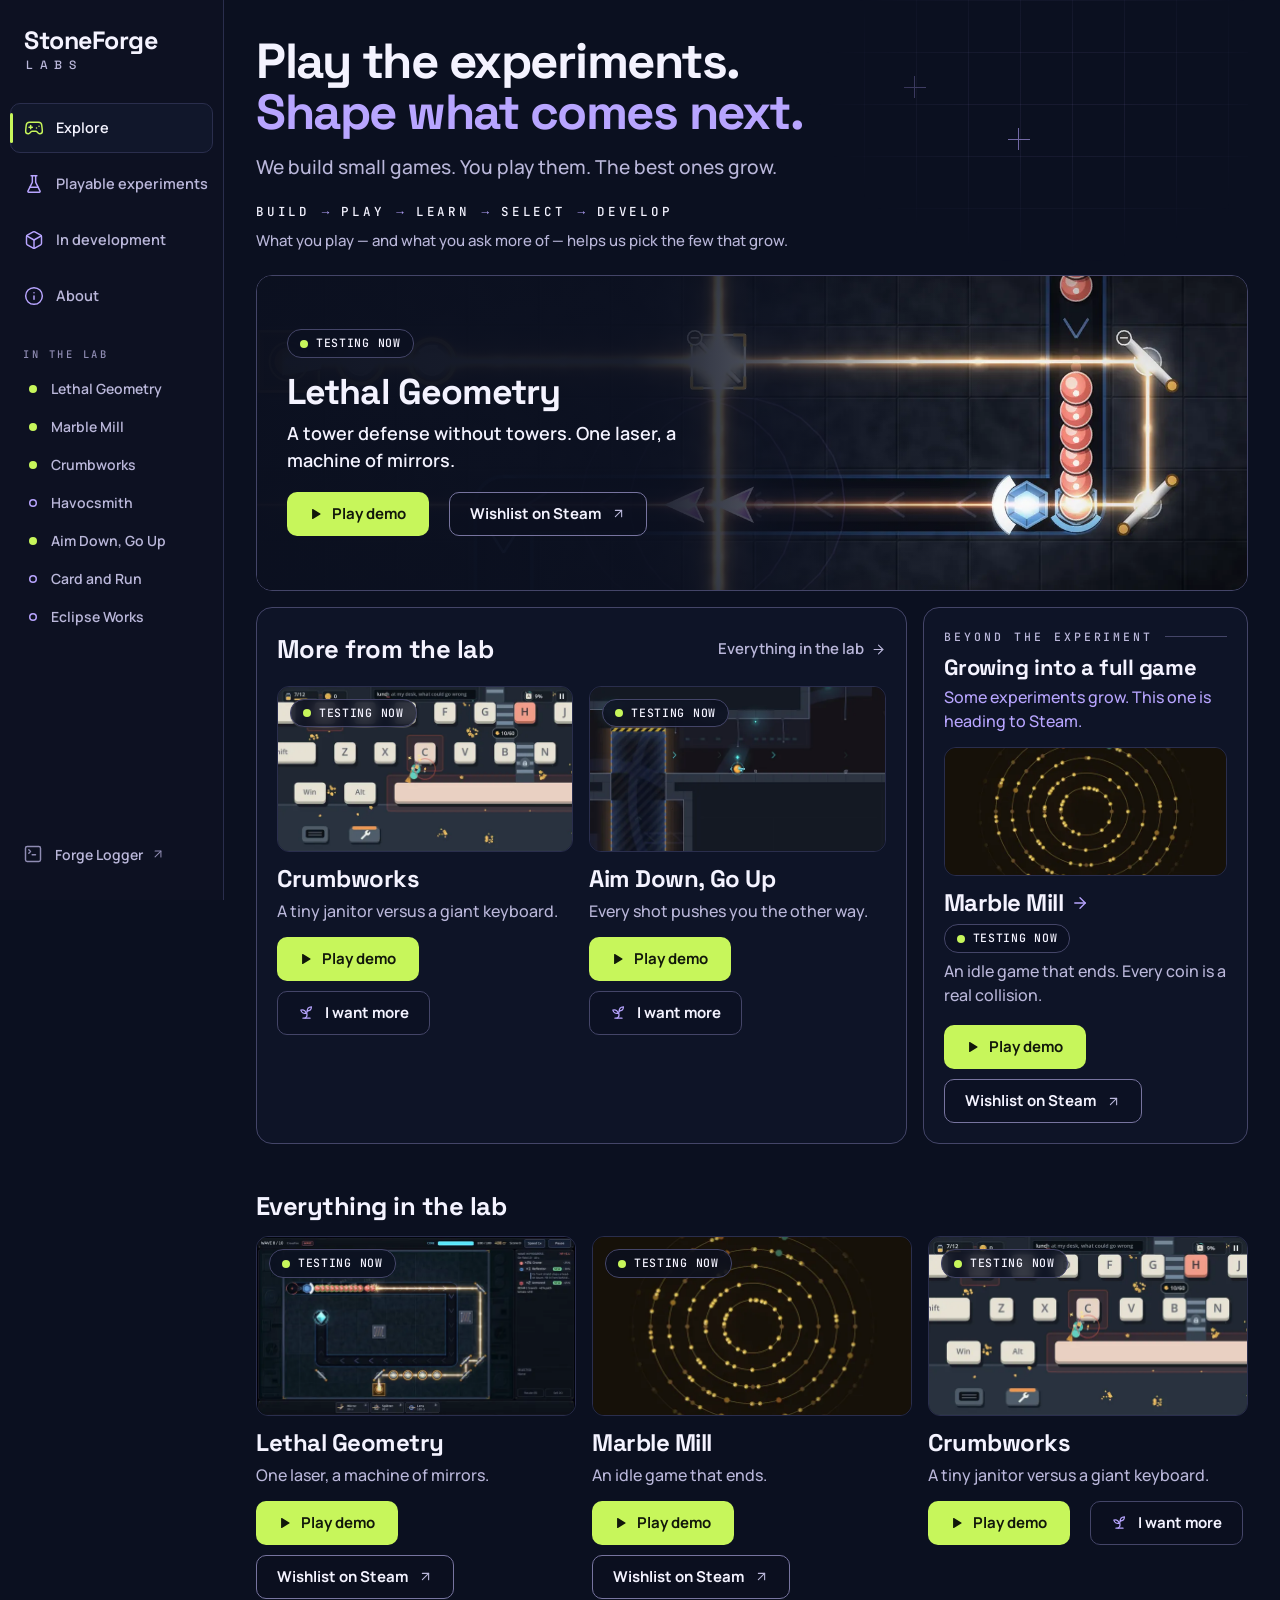
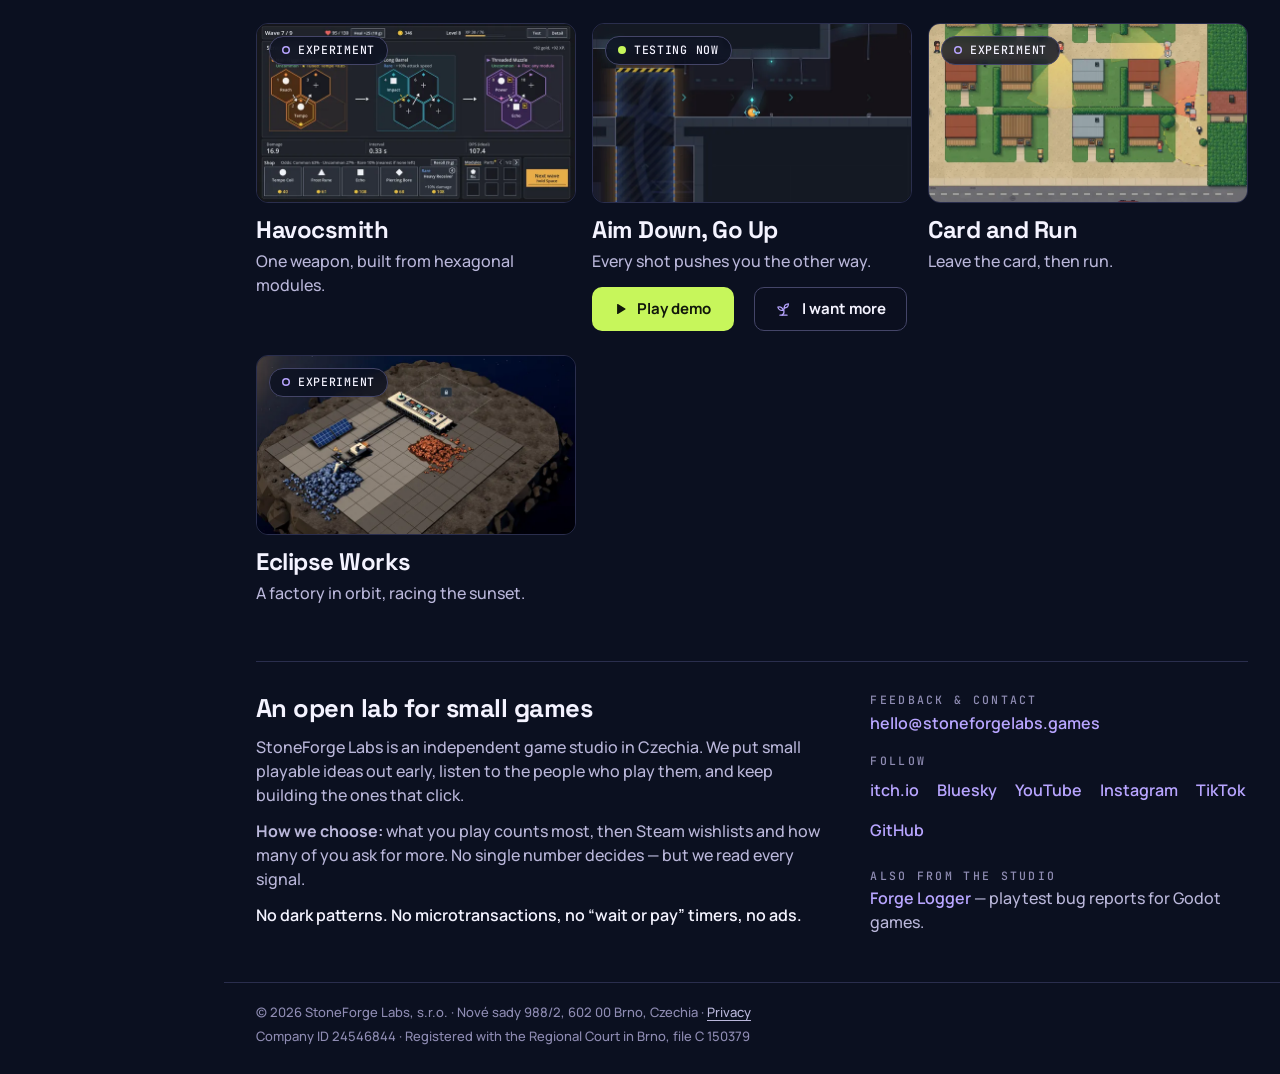
==== index.html @ 42725bff "denni beh studia 2026-10-19 (build_web.py z dat)" ====
<!doctype html>
<html lang="en">
<head>
<meta charset="utf-8">
<meta name="viewport" content="width=device-width, initial-scale=1">
<title>StoneForge Labs — play the experiments</title>
<meta name="description" content="StoneForge Labs is an independent game studio in Czechia. Play our small game experiments, tell us what works, and follow the ones growing into full games.">
<link rel="canonical" href="https://stoneforgelabs.games/">
<meta name="theme-color" content="#0b1020">

<meta property="og:type" content="website">
<meta property="og:site_name" content="StoneForge Labs">
<meta property="og:title" content="StoneForge Labs — play the experiments, shape what comes next">
<meta property="og:description" content="Small game experiments you can play now. Some grow into full games.">
<meta property="og:url" content="https://stoneforgelabs.games/">
<meta property="og:image" content="https://stoneforgelabs.games/assets/img/lethal-geometry-og.jpg">
<meta property="og:image:width" content="1232">
<meta property="og:image:height" content="706">
<meta property="og:image:alt" content="Lethal Geometry — a laser beam bent by mirrors">
<meta name="twitter:card" content="summary_large_image">

<link rel="icon" href="assets/img/favicon.svg" type="image/svg+xml">
<link rel="stylesheet" href="assets/css/tokens.css">
<link rel="stylesheet" href="assets/css/site.css">
<script src="assets/js/menu.js" defer></script>
<script src="assets/js/lab.js" defer></script>
</head>
<body data-lab="https://stoneforge-lab.stoneforgelabs.workers.dev">
<a class="skip-link" href="#main">Skip to content</a>

<div class="shell">

<!-- build_web:rail -->
<header class="rail">
  <div class="rail__bar">
    <a class="brand" href="#top"><span class="brand__name">StoneForge</span><span class="brand__labs">Labs</span></a>
    <button class="rail__toggle" type="button" aria-expanded="false" aria-controls="site-nav" hidden><svg width="20" height="20" viewBox="0 0 24 24" fill="none" stroke="currentColor" stroke-width="1.75" stroke-linecap="round" stroke-linejoin="round" aria-hidden="true"><path d="M4 6h16"/><path d="M4 12h16"/><path d="M4 18h16"/></svg><span>Menu</span></button>
  </div>
  <nav class="rail__nav" id="site-nav" aria-label="Main">
    <ul class="rail__list">
      <li><a class="rail__link" href="#top" aria-current="page"><svg width="20" height="20" viewBox="0 0 24 24" fill="none" stroke="currentColor" stroke-width="1.75" stroke-linecap="round" stroke-linejoin="round" aria-hidden="true"><path d="M6 11h4"/><path d="M8 9v4"/><path d="M15 12h.01"/><path d="M18 10h.01"/><path d="M17.32 5H6.68a4 4 0 0 0-3.98 3.59C2.6 9.42 2 14.46 2 16a3 3 0 0 0 3 3c1 0 1.5-.5 2-1l1.41-1.41A2 2 0 0 1 9.83 16h4.34a2 2 0 0 1 1.41.59L17 18c.5.5 1 1 2 1a3 3 0 0 0 3-3c0-1.55-.6-6.58-.69-7.26A4 4 0 0 0 17.32 5z"/></svg><span>Explore</span></a></li><li><a class="rail__link" href="#play"><svg width="20" height="20" viewBox="0 0 24 24" fill="none" stroke="currentColor" stroke-width="1.75" stroke-linecap="round" stroke-linejoin="round" aria-hidden="true"><path d="M10 2v7.53a2 2 0 0 1-.21.9L4.72 20.55a1 1 0 0 0 .9 1.45h12.76a1 1 0 0 0 .9-1.45l-5.07-10.13A2 2 0 0 1 14 9.53V2"/><path d="M8.5 2h7"/><path d="M7 16h10"/></svg><span>Playable experiments</span></a></li><li><a class="rail__link" href="#development"><svg width="20" height="20" viewBox="0 0 24 24" fill="none" stroke="currentColor" stroke-width="1.75" stroke-linecap="round" stroke-linejoin="round" aria-hidden="true"><path d="M21 8a2 2 0 0 0-1-1.73l-7-4a2 2 0 0 0-2 0l-7 4A2 2 0 0 0 3 8v8a2 2 0 0 0 1 1.73l7 4a2 2 0 0 0 2 0l7-4A2 2 0 0 0 21 16Z"/><path d="m3.3 7 8.7 5 8.7-5"/><path d="M12 22V12"/></svg><span>In development</span></a></li><li><a class="rail__link" href="#about"><svg width="20" height="20" viewBox="0 0 24 24" fill="none" stroke="currentColor" stroke-width="1.75" stroke-linecap="round" stroke-linejoin="round" aria-hidden="true"><circle cx="12" cy="12" r="10"/><path d="M12 16v-4"/><path d="M12 8h.01"/></svg><span>About</span></a></li>
    </ul>
    <div class="rail__lab">
      <p class="rail__eyebrow" id="rail-lab">In the lab</p>
      <ul class="rail__games" aria-labelledby="rail-lab">
        <li><a class="rail__game" href="lethal-geometry.html"><span class="sdot sdot--testing" aria-hidden="true"></span><span class="rail__gname">Lethal Geometry</span><span class="sr-only"> — Testing now</span></a></li><li><a class="rail__game" href="marble-mill.html"><span class="sdot sdot--testing" aria-hidden="true"></span><span class="rail__gname">Marble Mill</span><span class="sr-only"> — Testing now</span></a></li><li><a class="rail__game" href="crumbworks.html"><span class="sdot sdot--testing" aria-hidden="true"></span><span class="rail__gname">Crumbworks</span><span class="sr-only"> — Testing now</span></a></li><li><a class="rail__game" href="havocsmith.html"><span class="sdot sdot--experiment" aria-hidden="true"></span><span class="rail__gname">Havocsmith</span><span class="sr-only"> — Experiment</span></a></li><li><a class="rail__game" href="aim-down-go-up.html"><span class="sdot sdot--testing" aria-hidden="true"></span><span class="rail__gname">Aim Down, Go Up</span><span class="sr-only"> — Testing now</span></a></li><li><a class="rail__game" href="card-and-run.html"><span class="sdot sdot--experiment" aria-hidden="true"></span><span class="rail__gname">Card and Run</span><span class="sr-only"> — Experiment</span></a></li><li><a class="rail__game" href="eclipse-works.html"><span class="sdot sdot--experiment" aria-hidden="true"></span><span class="rail__gname">Eclipse Works</span><span class="sr-only"> — Experiment</span></a></li>
      </ul>
    </div>
    <a class="rail__tool" href="https://forgelogger.dev" target="_blank" rel="noopener noreferrer"><svg width="20" height="20" viewBox="0 0 24 24" fill="none" stroke="currentColor" stroke-width="1.75" stroke-linecap="round" stroke-linejoin="round" aria-hidden="true"><path d="m7 11 2-2-2-2"/><path d="M11 13h4"/><rect width="18" height="18" x="3" y="3" rx="2"/></svg><span>Forge Logger</span><svg class="rail__ext" width="14" height="14" viewBox="0 0 24 24" fill="none" stroke="currentColor" stroke-width="1.75" stroke-linecap="round" stroke-linejoin="round" aria-hidden="true"><path d="M7 7h10v10"/><path d="M7 17 17 7"/></svg><span class="sr-only"> (playtest tool, opens in a new tab)</span></a>
  </nav>
</header>
<!-- /build_web:rail -->

<div class="main-col">
<main id="main" class="main">

  <section class="intro" id="top" aria-labelledby="intro-title">
    <div class="intro__grid" aria-hidden="true"></div>
    <h1 class="intro__title" id="intro-title"><span>Play the experiments.</span> <span class="intro__accent">Shape what comes next.</span></h1>
    <p class="intro__lede">We build small games. You play them. The best ones grow.</p>
    <div class="lab-loop">
      <ol class="lab-loop__steps" aria-label="How the lab works">
        <li>Build</li><li>Play</li><li>Learn</li><li>Select</li><li>Develop</li>
      </ol>
      <p class="lab-loop__note">What you play — and what you ask more of — helps us pick the few that grow.</p>
    </div>
  </section>

<!-- build_web:featured -->
<section class="feature" id="play" aria-labelledby="feature-title">
  <img class="feature__art" src="assets/img/games/lethal-geometry-wide-1600.webp" srcset="assets/img/games/lethal-geometry-wide-960.webp 960w, assets/img/games/lethal-geometry-wide-1600.webp 1600w, assets/img/games/lethal-geometry-wide-2400.webp 2400w" sizes="(min-width: 1200px) min(1440px, calc(100vw - 288px)), (min-width: 900px) calc(100vw - 240px), 100vw" width="1600" height="517" alt="Lethal Geometry gameplay: a laser beam split by mirrors burns through a column of enemies on a dark grid" fetchpriority="high">
  <div class="feature__copy">
    <p class="chip chip--testing"><span class="chip__dot" aria-hidden="true"></span><span>Testing now</span></p>
    <h2 class="feature__title" id="feature-title"><a class="feature__link" href="lethal-geometry.html">Lethal Geometry</a></h2>
    <p class="feature__tagline">A tower defense without towers. One laser, a machine of mirrors.</p>
    <div class="actions"><a class="btn btn--play" href="https://stoneforgelabs.itch.io/lethal-geometry" target="_blank" rel="noopener noreferrer" data-game="mirror-defense" data-place="feature" data-dest="itch"><svg class="btn__glyph" width="14" height="14" viewBox="0 0 24 24" aria-hidden="true"><path d="M7 4.5v15a1 1 0 0 0 1.5.86l12.5-7.5a1 1 0 0 0 0-1.72L8.5 3.64A1 1 0 0 0 7 4.5z" fill="currentColor"/></svg>Play demo<span class="sr-only"> of Lethal Geometry on itch.io</span></a><a class="btn btn--outline" href="https://store.steampowered.com/app/5325830/Lethal_Geometry/" target="_blank" rel="noopener noreferrer" data-game="mirror-defense" data-place="feature" data-kind="wishlist">Wishlist on Steam<span class="sr-only">: Lethal Geometry</span><svg width="15" height="15" viewBox="0 0 24 24" fill="none" stroke="currentColor" stroke-width="1.75" stroke-linecap="round" stroke-linejoin="round" aria-hidden="true"><path d="M7 7h10v10"/><path d="M7 17 17 7"/></svg></a></div>
  </div>
</section>
<!-- /build_web:featured -->

<!-- build_web:lower -->
<div class="lower">
<section class="panel more" aria-labelledby="more-title">
  <div class="panel__head">
    <h2 class="panel__title" id="more-title">More from the lab</h2>
    <a class="textlink" href="#catalog">Everything in the lab<svg width="15" height="15" viewBox="0 0 24 24" fill="none" stroke="currentColor" stroke-width="1.75" stroke-linecap="round" stroke-linejoin="round" aria-hidden="true"><path d="M5 12h14"/><path d="m12 5 7 7-7 7"/></svg></a>
  </div>
  <div class="cards">
    <article class="game">
      <div class="game__media">
        <a class="game__medialink" href="crumbworks.html" tabindex="-1" aria-hidden="true"><img class="game__art" src="assets/img/games/crumbworks-1280.webp" srcset="assets/img/games/crumbworks-640.webp 640w, assets/img/games/crumbworks-1280.webp 1280w" sizes="(min-width: 1200px) 420px, (min-width: 600px) 45vw, 100vw" width="1280" height="720" alt="Crumbworks: a tiny janitor sweeps crumbs between the keys of a giant keyboard" loading="lazy" decoding="async"></a>
        <p class="chip chip--testing chip--onimage"><span class="chip__dot" aria-hidden="true"></span><span>Testing now</span></p>
      </div>
      <div class="game__body">
        <h3 class="game__title"><a href="crumbworks.html">Crumbworks</a></h3>
        <p class="game__tagline">A tiny janitor versus a giant keyboard.</p>
        <div class="actions"><a class="btn btn--play" href="https://stoneforgelabs.itch.io/crumbworks" target="_blank" rel="noopener noreferrer" data-game="crumbworks" data-place="card" data-dest="itch"><svg class="btn__glyph" width="14" height="14" viewBox="0 0 24 24" aria-hidden="true"><path d="M7 4.5v15a1 1 0 0 0 1.5.86l12.5-7.5a1 1 0 0 0 0-1.72L8.5 3.64A1 1 0 0 0 7 4.5z" fill="currentColor"/></svg>Play demo<span class="sr-only"> of Crumbworks on itch.io</span></a><button class="btn btn--want" type="button" data-want-more="crumbworks" data-place="card" aria-pressed="false" hidden><svg width="17" height="17" viewBox="0 0 24 24" fill="none" stroke="currentColor" stroke-width="1.75" stroke-linecap="round" stroke-linejoin="round" aria-hidden="true"><path d="M7 20h10"/><path d="M10 20c5.5-2.5.8-6.4 3-10"/><path d="M9.5 9.4c1.1.8 1.8 2.2 2.3 3.7-2 .4-3.5.4-4.8-.3-1.2-.6-2.3-1.9-3-4.2 2.8-.5 4.4 0 5.5.8z"/><path d="M14.1 6a7 7 0 0 0-1.1 4c1.9-.1 3.3-.6 4.3-1.4 1-1 1.6-2.3 1.7-4.6-2.7.1-4 1-4.9 2z"/></svg><span class="btn__label">I want more</span><span class="sr-only">: Crumbworks</span></button></div>
      </div>
    </article>
    <article class="game">
      <div class="game__media">
        <a class="game__medialink" href="aim-down-go-up.html" tabindex="-1" aria-hidden="true"><img class="game__art" src="assets/img/games/aim-down-go-up-1280.webp" srcset="assets/img/games/aim-down-go-up-640.webp 640w, assets/img/games/aim-down-go-up-1280.webp 1280w" sizes="(min-width: 1200px) 420px, (min-width: 600px) 45vw, 100vw" width="1280" height="720" alt="Aim Down, Go Up: a small orange robot with a pistol stands in a dark station corridor next to a striped gravity field" loading="lazy" decoding="async"></a>
        <p class="chip chip--testing chip--onimage"><span class="chip__dot" aria-hidden="true"></span><span>Testing now</span></p>
      </div>
      <div class="game__body">
        <h3 class="game__title"><a href="aim-down-go-up.html">Aim Down, Go Up</a></h3>
        <p class="game__tagline">Every shot pushes you the other way.</p>
        <div class="actions"><a class="btn btn--play" href="https://stoneforgelabs.itch.io/aim-down-go-up" target="_blank" rel="noopener noreferrer" data-game="aim-down-go-up" data-place="card" data-dest="itch"><svg class="btn__glyph" width="14" height="14" viewBox="0 0 24 24" aria-hidden="true"><path d="M7 4.5v15a1 1 0 0 0 1.5.86l12.5-7.5a1 1 0 0 0 0-1.72L8.5 3.64A1 1 0 0 0 7 4.5z" fill="currentColor"/></svg>Play demo<span class="sr-only"> of Aim Down, Go Up on itch.io</span></a><button class="btn btn--want" type="button" data-want-more="aim-down-go-up" data-place="card" aria-pressed="false" hidden><svg width="17" height="17" viewBox="0 0 24 24" fill="none" stroke="currentColor" stroke-width="1.75" stroke-linecap="round" stroke-linejoin="round" aria-hidden="true"><path d="M7 20h10"/><path d="M10 20c5.5-2.5.8-6.4 3-10"/><path d="M9.5 9.4c1.1.8 1.8 2.2 2.3 3.7-2 .4-3.5.4-4.8-.3-1.2-.6-2.3-1.9-3-4.2 2.8-.5 4.4 0 5.5.8z"/><path d="M14.1 6a7 7 0 0 0-1.1 4c1.9-.1 3.3-.6 4.3-1.4 1-1 1.6-2.3 1.7-4.6-2.7.1-4 1-4.9 2z"/></svg><span class="btn__label">I want more</span><span class="sr-only">: Aim Down, Go Up</span></button></div>
      </div>
    </article>
  </div>
</section>
<section class="panel spotlight" id="development" aria-labelledby="spotlight-title">
  <div class="spotlight__head">
    <p class="eyebrow">Beyond the experiment</p>
    <h2 class="panel__title" id="spotlight-title">Growing into a full game</h2>
    <p class="panel__lede">Some experiments grow. This one is heading to Steam.</p>
  </div>
  <div class="spotlight__media">
    <img class="spotlight__art" src="assets/img/games/marble-mill-rings-1280.webp" srcset="assets/img/games/marble-mill-rings-640.webp 640w, assets/img/games/marble-mill-rings-1280.webp 1280w" sizes="(min-width: 1200px) 440px, (min-width: 900px) 50vw, 100vw" width="1280" height="720" alt="Marble Mill: golden marbles circling the rings of the mill" loading="lazy" decoding="async">
  </div>
  <div class="spotlight__body">
    <div class="spotlight__titlerow">
      <h3 class="game__title"><a class="spotlight__link" href="marble-mill.html">Marble Mill<svg width="18" height="18" viewBox="0 0 24 24" fill="none" stroke="currentColor" stroke-width="1.75" stroke-linecap="round" stroke-linejoin="round" aria-hidden="true"><path d="M5 12h14"/><path d="m12 5 7 7-7 7"/></svg><span class="sr-only"> — about the game</span></a></h3>
      <p class="chip chip--testing"><span class="chip__dot" aria-hidden="true"></span><span>Testing now</span></p>
    </div>
    <p class="game__tagline">An idle game that ends. Every coin is a real collision.</p>
    <div class="actions"><a class="btn btn--play" href="https://stoneforgelabs.itch.io/marble-mill" target="_blank" rel="noopener noreferrer" data-game="marble-mill" data-place="spotlight" data-dest="itch"><svg class="btn__glyph" width="14" height="14" viewBox="0 0 24 24" aria-hidden="true"><path d="M7 4.5v15a1 1 0 0 0 1.5.86l12.5-7.5a1 1 0 0 0 0-1.72L8.5 3.64A1 1 0 0 0 7 4.5z" fill="currentColor"/></svg>Play demo<span class="sr-only"> of Marble Mill on itch.io</span></a><a class="btn btn--outline" href="https://store.steampowered.com/app/5077600/Marble_Mill/" target="_blank" rel="noopener noreferrer" data-game="marble-mill" data-place="spotlight" data-kind="wishlist">Wishlist on Steam<span class="sr-only">: Marble Mill</span><svg width="15" height="15" viewBox="0 0 24 24" fill="none" stroke="currentColor" stroke-width="1.75" stroke-linecap="round" stroke-linejoin="round" aria-hidden="true"><path d="M7 7h10v10"/><path d="M7 17 17 7"/></svg></a></div>
  </div>
</section>
</div>
<!-- /build_web:lower -->

<!-- build_web:catalog -->
<section class="catalog" id="catalog" aria-labelledby="catalog-title">
  <h2 class="panel__title" id="catalog-title">Everything in the lab</h2>
  <div class="catalog__grid">
    <article class="game">
      <div class="game__media">
        <a class="game__medialink" href="lethal-geometry.html" tabindex="-1" aria-hidden="true"><img class="game__art" src="assets/img/games/lethal-geometry-loop-1280.webp" srcset="assets/img/games/lethal-geometry-loop-640.webp 640w, assets/img/games/lethal-geometry-loop-1280.webp 1280w" sizes="(min-width: 1200px) 420px, (min-width: 600px) 45vw, 100vw" width="1280" height="720" alt="Lethal Geometry gameplay: a column of enemies walks into a laser beam bent around the path by mirrors and charged by lenses" loading="lazy" decoding="async"></a>
        <p class="chip chip--testing chip--onimage"><span class="chip__dot" aria-hidden="true"></span><span>Testing now</span></p>
      </div>
      <div class="game__body">
        <h3 class="game__title"><a href="lethal-geometry.html">Lethal Geometry</a></h3>
        <p class="game__tagline">One laser, a machine of mirrors.</p>
        <div class="actions"><a class="btn btn--play" href="https://stoneforgelabs.itch.io/lethal-geometry" target="_blank" rel="noopener noreferrer" data-game="mirror-defense" data-place="catalog" data-dest="itch"><svg class="btn__glyph" width="14" height="14" viewBox="0 0 24 24" aria-hidden="true"><path d="M7 4.5v15a1 1 0 0 0 1.5.86l12.5-7.5a1 1 0 0 0 0-1.72L8.5 3.64A1 1 0 0 0 7 4.5z" fill="currentColor"/></svg>Play demo<span class="sr-only"> of Lethal Geometry on itch.io</span></a><a class="btn btn--outline" href="https://store.steampowered.com/app/5325830/Lethal_Geometry/" target="_blank" rel="noopener noreferrer" data-game="mirror-defense" data-place="catalog" data-kind="wishlist">Wishlist on Steam<span class="sr-only">: Lethal Geometry</span><svg width="15" height="15" viewBox="0 0 24 24" fill="none" stroke="currentColor" stroke-width="1.75" stroke-linecap="round" stroke-linejoin="round" aria-hidden="true"><path d="M7 7h10v10"/><path d="M7 17 17 7"/></svg></a></div>
      </div>
    </article>
    <article class="game">
      <div class="game__media">
        <a class="game__medialink" href="marble-mill.html" tabindex="-1" aria-hidden="true"><img class="game__art" src="assets/img/games/marble-mill-rings-1280.webp" srcset="assets/img/games/marble-mill-rings-640.webp 640w, assets/img/games/marble-mill-rings-1280.webp 1280w" sizes="(min-width: 1200px) 420px, (min-width: 600px) 45vw, 100vw" width="1280" height="720" alt="Marble Mill: golden marbles circling the rings of the mill" loading="lazy" decoding="async"></a>
        <p class="chip chip--testing chip--onimage"><span class="chip__dot" aria-hidden="true"></span><span>Testing now</span></p>
      </div>
      <div class="game__body">
        <h3 class="game__title"><a href="marble-mill.html">Marble Mill</a></h3>
        <p class="game__tagline">An idle game that ends.</p>
        <div class="actions"><a class="btn btn--play" href="https://stoneforgelabs.itch.io/marble-mill" target="_blank" rel="noopener noreferrer" data-game="marble-mill" data-place="catalog" data-dest="itch"><svg class="btn__glyph" width="14" height="14" viewBox="0 0 24 24" aria-hidden="true"><path d="M7 4.5v15a1 1 0 0 0 1.5.86l12.5-7.5a1 1 0 0 0 0-1.72L8.5 3.64A1 1 0 0 0 7 4.5z" fill="currentColor"/></svg>Play demo<span class="sr-only"> of Marble Mill on itch.io</span></a><a class="btn btn--outline" href="https://store.steampowered.com/app/5077600/Marble_Mill/" target="_blank" rel="noopener noreferrer" data-game="marble-mill" data-place="catalog" data-kind="wishlist">Wishlist on Steam<span class="sr-only">: Marble Mill</span><svg width="15" height="15" viewBox="0 0 24 24" fill="none" stroke="currentColor" stroke-width="1.75" stroke-linecap="round" stroke-linejoin="round" aria-hidden="true"><path d="M7 7h10v10"/><path d="M7 17 17 7"/></svg></a></div>
      </div>
    </article>
    <article class="game">
      <div class="game__media">
        <a class="game__medialink" href="crumbworks.html" tabindex="-1" aria-hidden="true"><img class="game__art" src="assets/img/games/crumbworks-1280.webp" srcset="assets/img/games/crumbworks-640.webp 640w, assets/img/games/crumbworks-1280.webp 1280w" sizes="(min-width: 1200px) 420px, (min-width: 600px) 45vw, 100vw" width="1280" height="720" alt="Crumbworks: a tiny janitor sweeps crumbs between the keys of a giant keyboard" loading="lazy" decoding="async"></a>
        <p class="chip chip--testing chip--onimage"><span class="chip__dot" aria-hidden="true"></span><span>Testing now</span></p>
      </div>
      <div class="game__body">
        <h3 class="game__title"><a href="crumbworks.html">Crumbworks</a></h3>
        <p class="game__tagline">A tiny janitor versus a giant keyboard.</p>
        <div class="actions"><a class="btn btn--play" href="https://stoneforgelabs.itch.io/crumbworks" target="_blank" rel="noopener noreferrer" data-game="crumbworks" data-place="catalog" data-dest="itch"><svg class="btn__glyph" width="14" height="14" viewBox="0 0 24 24" aria-hidden="true"><path d="M7 4.5v15a1 1 0 0 0 1.5.86l12.5-7.5a1 1 0 0 0 0-1.72L8.5 3.64A1 1 0 0 0 7 4.5z" fill="currentColor"/></svg>Play demo<span class="sr-only"> of Crumbworks on itch.io</span></a><button class="btn btn--want" type="button" data-want-more="crumbworks" data-place="catalog" aria-pressed="false" hidden><svg width="17" height="17" viewBox="0 0 24 24" fill="none" stroke="currentColor" stroke-width="1.75" stroke-linecap="round" stroke-linejoin="round" aria-hidden="true"><path d="M7 20h10"/><path d="M10 20c5.5-2.5.8-6.4 3-10"/><path d="M9.5 9.4c1.1.8 1.8 2.2 2.3 3.7-2 .4-3.5.4-4.8-.3-1.2-.6-2.3-1.9-3-4.2 2.8-.5 4.4 0 5.5.8z"/><path d="M14.1 6a7 7 0 0 0-1.1 4c1.9-.1 3.3-.6 4.3-1.4 1-1 1.6-2.3 1.7-4.6-2.7.1-4 1-4.9 2z"/></svg><span class="btn__label">I want more</span><span class="sr-only">: Crumbworks</span></button></div>
      </div>
    </article>
    <article class="game">
      <div class="game__media">
        <a class="game__medialink" href="havocsmith.html" tabindex="-1" aria-hidden="true"><img class="game__art" src="assets/img/games/havocsmith-1280.webp" srcset="assets/img/games/havocsmith-640.webp 640w, assets/img/games/havocsmith-1280.webp 1280w" sizes="(min-width: 1200px) 420px, (min-width: 600px) 45vw, 100vw" width="1280" height="720" alt="Havocsmith: the weapon workshop, three hexagonal module grids feeding into one weapon" loading="lazy" decoding="async"></a>
        <p class="chip chip--experiment chip--onimage"><span class="chip__dot" aria-hidden="true"></span><span>Experiment</span></p>
      </div>
      <div class="game__body">
        <h3 class="game__title"><a href="havocsmith.html">Havocsmith</a></h3>
        <p class="game__tagline">One weapon, built from hexagonal modules.</p>
        
      </div>
    </article>
    <article class="game">
      <div class="game__media">
        <a class="game__medialink" href="aim-down-go-up.html" tabindex="-1" aria-hidden="true"><img class="game__art" src="assets/img/games/aim-down-go-up-1280.webp" srcset="assets/img/games/aim-down-go-up-640.webp 640w, assets/img/games/aim-down-go-up-1280.webp 1280w" sizes="(min-width: 1200px) 420px, (min-width: 600px) 45vw, 100vw" width="1280" height="720" alt="Aim Down, Go Up: a small orange robot with a pistol stands in a dark station corridor next to a striped gravity field" loading="lazy" decoding="async"></a>
        <p class="chip chip--testing chip--onimage"><span class="chip__dot" aria-hidden="true"></span><span>Testing now</span></p>
      </div>
      <div class="game__body">
        <h3 class="game__title"><a href="aim-down-go-up.html">Aim Down, Go Up</a></h3>
        <p class="game__tagline">Every shot pushes you the other way.</p>
        <div class="actions"><a class="btn btn--play" href="https://stoneforgelabs.itch.io/aim-down-go-up" target="_blank" rel="noopener noreferrer" data-game="aim-down-go-up" data-place="catalog" data-dest="itch"><svg class="btn__glyph" width="14" height="14" viewBox="0 0 24 24" aria-hidden="true"><path d="M7 4.5v15a1 1 0 0 0 1.5.86l12.5-7.5a1 1 0 0 0 0-1.72L8.5 3.64A1 1 0 0 0 7 4.5z" fill="currentColor"/></svg>Play demo<span class="sr-only"> of Aim Down, Go Up on itch.io</span></a><button class="btn btn--want" type="button" data-want-more="aim-down-go-up" data-place="catalog" aria-pressed="false" hidden><svg width="17" height="17" viewBox="0 0 24 24" fill="none" stroke="currentColor" stroke-width="1.75" stroke-linecap="round" stroke-linejoin="round" aria-hidden="true"><path d="M7 20h10"/><path d="M10 20c5.5-2.5.8-6.4 3-10"/><path d="M9.5 9.4c1.1.8 1.8 2.2 2.3 3.7-2 .4-3.5.4-4.8-.3-1.2-.6-2.3-1.9-3-4.2 2.8-.5 4.4 0 5.5.8z"/><path d="M14.1 6a7 7 0 0 0-1.1 4c1.9-.1 3.3-.6 4.3-1.4 1-1 1.6-2.3 1.7-4.6-2.7.1-4 1-4.9 2z"/></svg><span class="btn__label">I want more</span><span class="sr-only">: Aim Down, Go Up</span></button></div>
      </div>
    </article>
    <article class="game">
      <div class="game__media">
        <a class="game__medialink" href="card-and-run.html" tabindex="-1" aria-hidden="true"><img class="game__art" src="assets/img/games/card-and-run-1280.webp" srcset="assets/img/games/card-and-run-640.webp 640w, assets/img/games/card-and-run-1280.webp 1280w" sizes="(min-width: 1200px) 420px, (min-width: 600px) 45vw, 100vw" width="1280" height="720" alt="Card and Run: a courier sprints away from a letterbox through the allotments while a customer gives chase" loading="lazy" decoding="async"></a>
        <p class="chip chip--experiment chip--onimage"><span class="chip__dot" aria-hidden="true"></span><span>Experiment</span></p>
      </div>
      <div class="game__body">
        <h3 class="game__title"><a href="card-and-run.html">Card and Run</a></h3>
        <p class="game__tagline">Leave the card, then run.</p>
        
      </div>
    </article>
    <article class="game">
      <div class="game__media">
        <a class="game__medialink" href="eclipse-works.html" tabindex="-1" aria-hidden="true"><img class="game__art" src="assets/img/games/eclipse-works-1280.webp" srcset="assets/img/games/eclipse-works-640.webp 640w, assets/img/games/eclipse-works-1280.webp 1280w" sizes="(min-width: 1200px) 420px, (min-width: 600px) 45vw, 100vw" width="1280" height="720" alt="Eclipse Works: a small factory with solar panels, a drill and conveyor belts on a rocky asteroid in orbit" loading="lazy" decoding="async"></a>
        <p class="chip chip--experiment chip--onimage"><span class="chip__dot" aria-hidden="true"></span><span>Experiment</span></p>
      </div>
      <div class="game__body">
        <h3 class="game__title"><a href="eclipse-works.html">Eclipse Works</a></h3>
        <p class="game__tagline">A factory in orbit, racing the sunset.</p>
        
      </div>
    </article>
  </div>
</section>
<!-- /build_web:catalog -->

  <section class="about" id="about" aria-labelledby="about-title">
    <div class="about__copy">
      <h2 id="about-title">An open lab for small games</h2>
      <p>StoneForge Labs is an independent game studio in Czechia. We put small playable ideas out early, listen to the people who play them, and keep building the ones that click.</p>
      <p><strong>How we choose:</strong> what you play counts most, then Steam wishlists and how many of you ask for more. No single number decides — but we read every signal.</p>
      <p class="about__promise">No dark patterns. No microtransactions, no “wait or pay” timers, no ads.</p>
    </div>
    <div class="about__side">
      <div>
        <h3>Feedback &amp; contact</h3>
        <p><a href="mailto:hello@stoneforgelabs.games">hello@stoneforgelabs.games</a></p>
      </div>
      <div>
        <h3>Follow</h3>
        <ul class="linklist">
          <li><a href="https://stoneforgelabs.itch.io" target="_blank" rel="noopener noreferrer">itch.io</a></li>
          <li><a href="https://bsky.app/profile/stoneforgelabs.games" target="_blank" rel="me noopener noreferrer">Bluesky</a></li>
          <li><a href="https://www.youtube.com/@StoneForgeLabs" target="_blank" rel="me noopener noreferrer">YouTube</a></li>
          <li><a href="https://www.instagram.com/stoneforgelabs.games/" target="_blank" rel="me noopener noreferrer">Instagram</a></li>
          <li><a href="https://www.tiktok.com/@stoneforgelabs.games" target="_blank" rel="me noopener noreferrer">TikTok</a></li>
          <li><a href="https://github.com/stoneforgelabs" target="_blank" rel="noopener noreferrer">GitHub</a></li>
        </ul>
      </div>
      <div>
        <h3>Also from the studio</h3>
        <p><a href="https://forgelogger.dev" target="_blank" rel="noopener noreferrer">Forge Logger</a> — playtest bug reports for Godot games.</p>
      </div>
    </div>
  </section>

</main>

<footer class="footer">
  <p>© 2026 StoneForge Labs, s.r.o. · Nové sady 988/2, 602 00 Brno, Czechia · <a href="privacy.html">Privacy</a></p>
  <p>Company ID 24546844 · Registered with the Regional Court in Brno, file C 150379</p>
</footer>
</div>

</div>
</body>
</html>
---- assets/css/tokens.css ----
/* StoneForge Labs — design tokens webu (směr „Arcade Lab 07“, říjen 2026)
 *
 * Web se tímhle vědomě odchýlil od Claude Design projektu „StoneForge Labs
 * Design System“ (2ff3b700-3d3a-44a7-b9a9-2ac18126149e): paleta, poloměry
 * a akcenty jsou ze schváleného podkladu Arcade Lab 07 (tmavá navy, levandulová,
 * limetková pro Play). Písma zůstávají z design systému. Viz web/README.md.
 */

/* ---------- colors ---------- */
:root {
  --sf-bg: #0b1020;
  --sf-rail: #0d1122;
  --sf-surface: #11172b;
  --sf-surface-hover: #1a2240;
  --sf-sunken: #080c18;
  --sf-text: #f4f3ff;
  --sf-text-secondary: #bab7da;
  --sf-text-muted: #8f8cb3;
  --sf-lavender: #b8a5ff;
  --sf-play: #c7f65b;
  --sf-play-hover: #d4fa7c;
  --sf-on-play: #11170a;
  --sf-border: #444568;
  --sf-border-subtle: #2a2e4d;

  /* Marble Mill — barvy ér (copper C · silver G · gold D · diamond A) */
  --mat-copper: #c47a3d; --mat-silver: #c9ccd3;
  --mat-gold: #e3b341; --mat-diamond: #9be0ef;

  color-scheme: dark;
}

/* ---------- typography ---------- */
/* Písma z vlastního serveru (SIL OFL, licence v assets/fonts/), ne z Google Fonts:
   návštěvník nikomu třetímu neposílá IP (plán HQ-17, F2). Variabilní, latin + latin-ext. */
@font-face {
  font-family: 'JetBrains Mono'; font-style: normal; font-weight: 500; font-display: swap;
  src: url(../fonts/jetbrains-mono-latin-ext.woff2) format('woff2');
  unicode-range: U+0100-02BA, U+02BD-02C5, U+02C7-02CC, U+02CE-02D7, U+02DD-02FF, U+0304, U+0308, U+0329, U+1D00-1DBF, U+1E00-1E9F, U+1EF2-1EFF, U+2020, U+20A0-20AB, U+20AD-20C0, U+2113, U+2C60-2C7F, U+A720-A7FF;
}
@font-face {
  font-family: 'JetBrains Mono'; font-style: normal; font-weight: 500; font-display: swap;
  src: url(../fonts/jetbrains-mono-latin.woff2) format('woff2');
  unicode-range: U+0000-00FF, U+0131, U+0152-0153, U+02BB-02BC, U+02C6, U+02DA, U+02DC, U+0304, U+0308, U+0329, U+2000-206F, U+20AC, U+2122, U+2191, U+2193, U+2212, U+2215, U+FEFF, U+FFFD;
}
@font-face {
  font-family: 'Manrope'; font-style: normal; font-weight: 500 800; font-display: swap;
  src: url(../fonts/manrope-latin-ext.woff2) format('woff2');
  unicode-range: U+0100-02BA, U+02BD-02C5, U+02C7-02CC, U+02CE-02D7, U+02DD-02FF, U+0304, U+0308, U+0329, U+1D00-1DBF, U+1E00-1E9F, U+1EF2-1EFF, U+2020, U+20A0-20AB, U+20AD-20C0, U+2113, U+2C60-2C7F, U+A720-A7FF;
}
@font-face {
  font-family: 'Manrope'; font-style: normal; font-weight: 500 800; font-display: swap;
  src: url(../fonts/manrope-latin.woff2) format('woff2');
  unicode-range: U+0000-00FF, U+0131, U+0152-0153, U+02BB-02BC, U+02C6, U+02DA, U+02DC, U+0304, U+0308, U+0329, U+2000-206F, U+20AC, U+2122, U+2191, U+2193, U+2212, U+2215, U+FEFF, U+FFFD;
}
@font-face {
  font-family: 'Space Grotesk'; font-style: normal; font-weight: 500 700; font-display: swap;
  src: url(../fonts/space-grotesk-latin-ext.woff2) format('woff2');
  unicode-range: U+0100-02BA, U+02BD-02C5, U+02C7-02CC, U+02CE-02D7, U+02DD-02FF, U+0304, U+0308, U+0329, U+1D00-1DBF, U+1E00-1E9F, U+1EF2-1EFF, U+2020, U+20A0-20AB, U+20AD-20C0, U+2113, U+2C60-2C7F, U+A720-A7FF;
}
@font-face {
  font-family: 'Space Grotesk'; font-style: normal; font-weight: 500 700; font-display: swap;
  src: url(../fonts/space-grotesk-latin.woff2) format('woff2');
  unicode-range: U+0000-00FF, U+0131, U+0152-0153, U+02BB-02BC, U+02C6, U+02DA, U+02DC, U+0304, U+0308, U+0329, U+2000-206F, U+20AC, U+2122, U+2191, U+2193, U+2212, U+2215, U+FEFF, U+FFFD;
}

:root {
  --font-display: 'Space Grotesk', ui-sans-serif, system-ui, sans-serif;
  --font-body: 'Manrope', ui-sans-serif, system-ui, sans-serif;
  --font-mono: 'JetBrains Mono', ui-monospace, 'SF Mono', monospace;
}

/* ---------- layout & effects ---------- */
:root {
  --sf-rail-width: 224px;
  --sf-content-max: 1440px;
  --sf-pad: 32px;
  --sf-gap: 16px;
  --sf-radius-panel: 16px;
  --sf-radius-card: 12px;
  --sf-radius-control: 10px;
  --sf-duration: 160ms;
  --sf-ease: cubic-bezier(.22, .9, .35, 1);
  --sf-focus: 0 0 0 3px var(--sf-bg), 0 0 0 5px var(--sf-play);
}

@media (prefers-reduced-motion: reduce) {
  :root { --sf-duration: 0ms; }
  html { scroll-behavior: auto !important; }
}

/* ---------- base ---------- */
*, *::before, *::after { box-sizing: border-box; }

html { scroll-behavior: smooth; }

body {
  margin: 0;
  font-family: var(--font-body);
  font-size: 16px;
  font-weight: 500;
  line-height: 1.5;
  color: var(--sf-text);
  background: var(--sf-bg);
  -webkit-font-smoothing: antialiased;
  text-rendering: optimizeLegibility;
}

h1, h2, h3 {
  font-family: var(--font-display);
  font-weight: 700;
  letter-spacing: -0.02em;
  line-height: 1.1;
  margin: 0;
}

p { margin: 0; }
ul { margin: 0; padding: 0; list-style: none; }

a { color: var(--sf-lavender); text-decoration: none; }
a:hover { color: var(--sf-text); }

img, svg { max-width: 100%; }
img { height: auto; display: block; }

::selection { background: var(--sf-lavender); color: var(--sf-bg); }
:focus { outline: none; }
:focus-visible { outline: none; box-shadow: var(--sf-focus); border-radius: 6px; }

/* atribut hidden vyhrává i nad display z tříd (.btn je inline-flex) */
[hidden] { display: none !important; }

.sr-only {
  position: absolute; width: 1px; height: 1px; padding: 0; margin: -1px;
  overflow: hidden; clip: rect(0 0 0 0); white-space: nowrap; border: 0;
}
---- assets/css/site.css ----
/* StoneForge Labs — studio site, směr „Arcade Lab 07“
 * Levý rail + úvod se smyčkou laboratoře + velký panel hry + spodní dělení
 * 2 : 1 (More from the lab / Growing into a full game) + stránky her.
 * Herní bloky i stránky her generuje scripts/build_web.py (plán HQ-17).
 */

/* ============ shell ============ */
.skip-link {
  position: absolute; left: -9999px; top: 8px; z-index: 100;
  background: var(--sf-play); color: var(--sf-on-play);
  padding: 10px 16px; border-radius: var(--sf-radius-control); font-weight: 700;
}
.skip-link:focus { left: 8px; color: var(--sf-on-play); }

.shell {
  display: grid;
  grid-template-columns: var(--sf-rail-width) minmax(0, 1fr);
  min-height: 100vh;
}
.main-col { min-width: 0; display: flex; flex-direction: column; }
.main {
  flex: 1;
  width: 100%;
  max-width: calc(var(--sf-content-max) + 2 * var(--sf-pad));
  margin: 0 auto;
  padding: 28px var(--sf-pad) 0;
}
/* kotvy pod sticky lištou na mobilu */
[id] { scroll-margin-top: 16px; }

/* ============ rail ============ */
.rail {
  position: sticky; top: 0;
  height: 100vh; height: 100dvh;
  overflow-y: auto;
  display: flex; flex-direction: column;
  padding: 28px 10px 24px;
  background: var(--sf-rail);
  border-right: 1px solid var(--sf-border-subtle);
}
.rail__bar { padding: 0 14px 32px; }

.brand {
  display: inline-flex; flex-direction: column; gap: 6px;
  color: var(--sf-text); line-height: 1;
}
.brand:hover { color: var(--sf-text); }
.brand__name {
  font-family: var(--font-display); font-weight: 700;
  font-size: 25px; letter-spacing: -0.02em;
}
.brand__labs {
  font-family: var(--font-display); font-weight: 500;
  font-size: 12px; letter-spacing: 0.55em; text-transform: uppercase;
  color: var(--sf-text-secondary); padding-left: 2px;
}

.rail__toggle {
  display: none;
  align-items: center; gap: 8px;
  min-height: 44px; padding: 0 14px;
  font: 600 15px/1 var(--font-body);
  color: var(--sf-text); background: transparent;
  border: 1px solid var(--sf-border); border-radius: var(--sf-radius-control);
  cursor: pointer;
}
.rail__toggle[hidden] { display: none !important; }
.rail__toggle:hover { background: var(--sf-surface-hover); }

.rail__nav { flex: 1; display: flex; flex-direction: column; }
.rail__list { display: flex; flex-direction: column; gap: 6px; }
.rail__link {
  position: relative;
  display: flex; align-items: center; gap: 12px;
  min-height: 50px; padding: 0 10px 0 13px;
  border: 1px solid transparent; border-radius: var(--sf-radius-control);
  color: var(--sf-text-secondary); font-weight: 600; font-size: 14.5px;
  white-space: nowrap;
  transition: background-color var(--sf-duration) var(--sf-ease), color var(--sf-duration) var(--sf-ease);
}
.rail__link svg { color: var(--sf-lavender); flex: none; }
.rail__link:hover { background: var(--sf-surface); color: var(--sf-text); }
.rail__link[aria-current="page"] {
  background: var(--sf-surface);
  border-color: var(--sf-border-subtle);
  color: var(--sf-text);
}
/* aktuální položka: pruh vlevo + plocha, ne jen barva */
.rail__link[aria-current="page"]::before {
  content: ""; position: absolute; left: -1px; top: 9px; bottom: 9px;
  width: 3px; border-radius: 2px; background: var(--sf-play);
}
.rail__link[aria-current="page"] svg { color: var(--sf-play); }

/* In the lab: tichý rejstřík her se stavem */
.rail__lab { margin-top: 26px; }
.rail__eyebrow {
  padding: 0 10px 8px 13px;
  font-family: var(--font-mono); font-size: 10.5px; font-weight: 500;
  letter-spacing: .24em; text-transform: uppercase; color: var(--sf-text-muted);
}
.rail__games { display: flex; flex-direction: column; gap: 2px; }
.rail__game {
  display: flex; align-items: center; gap: 14px;
  min-height: 36px; padding: 0 10px 0 19px;
  border-radius: var(--sf-radius-control);
  color: var(--sf-text-secondary); font-size: 14px; font-weight: 600;
}
a.rail__game:hover { color: var(--sf-text); background: var(--sf-surface); }
.rail__game[aria-current="page"] { color: var(--sf-text); background: var(--sf-surface); }
.rail__gname { min-width: 0; overflow: hidden; text-overflow: ellipsis; white-space: nowrap; }

.rail__tool {
  margin-top: auto;
  display: flex; align-items: center; gap: 12px;
  min-height: 44px; padding: 0 10px 0 13px;
  color: var(--sf-text-secondary); font-size: 14px; font-weight: 600;
  white-space: nowrap;
}
.rail__tool svg { color: var(--sf-text-muted); flex: none; }
.rail__tool:hover { color: var(--sf-text); }
.rail__ext { margin-left: -4px; }

/* ============ intro ============ */
.intro { position: relative; padding: 8px 0 22px; }
.intro__title {
  position: relative; z-index: 1;
  font-size: clamp(40px, 3.85vw, 60px);
  line-height: 1.04; letter-spacing: -0.03em;
}
.intro__title span { display: block; }
.intro__title .intro__accent { color: var(--sf-lavender); }
.intro__lede {
  position: relative; z-index: 1;
  margin-top: 14px;
  font-size: clamp(18px, 1.5vw, 23px); font-weight: 500;
  color: var(--sf-text-secondary);
}
/* dekorativní mřížka vpravo nahoře, skoro neviditelná */
.intro__grid {
  position: absolute; top: -28px; right: 0;
  width: min(44%, 560px); height: calc(100% + 28px);
  pointer-events: none;
  background-image:
    linear-gradient(to right, rgba(184, 165, 255, .07) 1px, transparent 1px),
    linear-gradient(to bottom, rgba(184, 165, 255, .07) 1px, transparent 1px);
  background-size: 52px 52px;
  -webkit-mask-image: radial-gradient(ellipse 70% 80% at 55% 35%, #000 25%, transparent 78%);
  mask-image: radial-gradient(ellipse 70% 80% at 55% 35%, #000 25%, transparent 78%);
}
.intro__grid::before, .intro__grid::after {
  content: ""; position: absolute; width: 22px; height: 22px;
  background:
    linear-gradient(var(--sf-lavender), var(--sf-lavender)) center / 1px 100% no-repeat,
    linear-gradient(var(--sf-lavender), var(--sf-lavender)) center / 100% 1px no-repeat;
  opacity: .45;
}
.intro__grid::before { left: 92px; top: 76px; }
.intro__grid::after { left: 196px; top: 128px; opacity: .6; }

/* smyčka laboratoře: BUILD → PLAY → LEARN → SELECT → DEVELOP */
.lab-loop { position: relative; z-index: 1; margin-top: 22px; }
.lab-loop__steps {
  display: flex; flex-wrap: wrap; align-items: center; gap: 6px 0;
  margin: 0; padding: 0; list-style: none;
  font-family: var(--font-mono); font-size: 12.5px; font-weight: 500;
  letter-spacing: .22em; text-transform: uppercase; color: var(--sf-text);
}
.lab-loop__steps li { display: inline-flex; align-items: center; }
.lab-loop__steps li + li::before {
  content: "→"; content: "→" / "";
  margin: 0 12px; letter-spacing: 0; color: var(--sf-lavender);
}
.lab-loop__note { margin-top: 8px; font-size: 15px; color: var(--sf-text-secondary); max-width: 62ch; }

/* ============ status chip ============ */
.chip {
  display: inline-flex; align-items: center; gap: 8px;
  max-width: 100%;
  padding: 6px 12px;
  border: 1px solid var(--sf-border); border-radius: 14px;
  background: rgba(11, 16, 32, .78);
  font-family: var(--font-mono); font-size: 11.5px; font-weight: 500;
  line-height: 1.3; letter-spacing: .06em; text-transform: uppercase;
  color: var(--sf-text);
}
.chip__dot { width: 8px; height: 8px; border-radius: 50%; flex: none; background: var(--sf-play); }
.chip--dev .chip__dot { background: var(--sf-lavender); }

/* stav hry: tečka podle stavu (čip i rail) — obrys = experiment, limetková = teď se testuje,
   plná levandulová = vybraná, kosočtverec = ve vývoji, bílá = vydaná */
.sdot { width: 8px; height: 8px; border-radius: 50%; flex: none; }
.chip--experiment .chip__dot, .sdot--experiment { background: transparent; box-shadow: inset 0 0 0 1.5px var(--sf-lavender); }
.chip--testing .chip__dot, .sdot--testing { background: var(--sf-play); animation: sf-pulse 2.4s ease-out infinite; }
.chip--selected .chip__dot, .sdot--selected { background: var(--sf-lavender); }
.chip--in_development .chip__dot, .sdot--in_development {
  width: 7px; height: 7px; border-radius: 1px; transform: rotate(45deg); background: var(--sf-lavender);
}
.chip--released .chip__dot, .sdot--released { background: var(--sf-text); }
.chip--coming_next .chip__dot, .sdot--coming_next { background: transparent; box-shadow: inset 0 0 0 1.5px var(--sf-text-muted); }
.chip--coming_next { color: var(--sf-text-secondary); }
@keyframes sf-pulse {
  0% { box-shadow: 0 0 0 0 rgba(199, 246, 91, .55); }
  70%, 100% { box-shadow: 0 0 0 7px rgba(199, 246, 91, 0); }
}
@media (prefers-reduced-motion: reduce) {
  .chip--testing .chip__dot, .sdot--testing { animation: none; }
}
.chip--onimage {
  position: absolute; left: 12px; top: 12px; right: 12px; width: max-content;
  -webkit-backdrop-filter: blur(6px); backdrop-filter: blur(6px);
}

/* ============ actions ============ */
.actions {
  display: flex; flex-wrap: wrap; align-items: center;
  gap: 10px 20px; margin-top: 18px;
}
.btn {
  display: inline-flex; align-items: center; justify-content: center; gap: 10px;
  min-height: 44px; padding: 0 20px;
  border: 1px solid transparent; border-radius: var(--sf-radius-control);
  font: 700 15px/1.2 var(--font-body);
  white-space: nowrap;
  transition: background-color var(--sf-duration) var(--sf-ease),
              border-color var(--sf-duration) var(--sf-ease),
              color var(--sf-duration) var(--sf-ease);
}
.btn--play { background: var(--sf-play); color: var(--sf-on-play); padding: 0 22px 0 20px; }
.btn--play:hover { background: var(--sf-play-hover); color: var(--sf-on-play); }
.btn__glyph { flex: none; }
.btn--outline { border-color: #77749f; color: var(--sf-text); background: rgba(11, 16, 32, .55); }
.btn--outline:hover { border-color: var(--sf-lavender); background: var(--sf-surface-hover); color: var(--sf-text); }
.btn--outline svg { color: var(--sf-text-secondary); }
.btn--lg { min-height: 50px; padding: 0 24px; font-size: 16px; }
button.btn { cursor: pointer; }

/* I want more — tichá druhá akce, nikdy limetková (ta patří Play) */
.btn--want { border-color: var(--sf-border); color: var(--sf-text); background: rgba(11, 16, 32, .55); }
.btn--want svg { color: var(--sf-lavender); flex: none; }
.btn--want:hover { border-color: var(--sf-lavender); background: var(--sf-surface-hover); color: var(--sf-text); }
.btn--want[aria-pressed="true"] {
  border-color: var(--sf-border-subtle); background: transparent;
  color: var(--sf-text-secondary); cursor: default;
}
.btn--want[aria-pressed="true"] svg { display: none; }
.btn--want[aria-busy="true"] { opacity: .6; cursor: progress; }
.btn--want.is-nudged { border-color: var(--sf-lavender); }
.want-next { margin-top: 10px; }
.btn--quiet { min-height: 40px; padding: 0 12px; border-color: transparent; background: transparent; font-size: 14.5px; color: var(--sf-text-secondary); }
.btn--quiet:hover { border-color: var(--sf-border); background: transparent; }
.actions--quiet { margin-top: 8px; }
.actions--links { margin-top: 6px; }

.textlink {
  display: inline-flex; align-items: center; gap: 7px;
  min-height: 44px;
  color: var(--sf-text-secondary); font-weight: 600; font-size: 15px;
  text-decoration: underline; text-decoration-color: transparent;
  text-underline-offset: 4px;
  transition: color var(--sf-duration) var(--sf-ease), text-decoration-color var(--sf-duration) var(--sf-ease);
}
.textlink:hover { color: var(--sf-text); text-decoration-color: currentColor; }
.textlink svg { flex: none; }

/* ============ featured game ============ */
.feature {
  position: relative; isolation: isolate;
  display: flex; align-items: center;
  min-height: 316px;
  border: 1px solid var(--sf-border); border-radius: var(--sf-radius-panel);
  overflow: hidden;
  background: var(--sf-sunken);
}
.feature__art {
  position: absolute; inset: 0; z-index: -2;
  width: 100%; height: 100%;
  object-fit: cover; object-position: right center;
}
.feature::before {
  content: ""; position: absolute; inset: 0; z-index: -1;
  background: linear-gradient(90deg,
    rgba(11, 16, 32, .97) 0%, rgba(11, 16, 32, .94) 38%,
    rgba(11, 16, 32, .7) 52%, rgba(11, 16, 32, .2) 64%, rgba(11, 16, 32, 0) 74%);
}
.feature__copy { padding: 28px 30px; max-width: 46%; min-width: 0; }
.feature__title {
  margin-top: 14px;
  font-size: clamp(32px, 2.8vw, 44px); letter-spacing: -0.025em;
}
.feature__tagline { margin-top: 8px; font-size: 18px; font-weight: 600; color: var(--sf-text); max-width: 34ch; }
.feature__link, .game__title a { color: var(--sf-text); }
.feature__link:hover, .game__title a:hover {
  color: var(--sf-text); text-decoration: underline;
  text-underline-offset: 5px; text-decoration-thickness: 2px;
}

/* ============ lower split ============ */
.lower {
  display: grid;
  grid-template-columns: minmax(0, 2fr) minmax(0, 1fr);
  gap: var(--sf-gap);
  margin-top: var(--sf-gap);
  align-items: stretch;
}
.lower--solo { grid-template-columns: minmax(0, 1fr); }

.panel {
  min-width: 0;
  display: flex; flex-direction: column;
  padding: 20px;
  border: 1px solid var(--sf-border); border-radius: var(--sf-radius-panel);
  background: #0e1427;
}
.panel__head {
  display: flex; align-items: center; justify-content: space-between;
  gap: 4px 16px; flex-wrap: wrap;
  margin-bottom: 14px;
}
.panel__title { font-size: clamp(24px, 2vw, 30px); letter-spacing: -0.02em; }
.panel__lede { margin-top: 6px; color: var(--sf-text-secondary); font-size: 16px; }

.cards { display: grid; grid-template-columns: repeat(2, minmax(0, 1fr)); gap: 16px; }
.game { min-width: 0; display: flex; flex-direction: column; }
.game__media {
  position: relative;
  aspect-ratio: 16 / 9;
  border: 1px solid var(--sf-border-subtle); border-radius: var(--sf-radius-card);
  overflow: hidden; background: var(--sf-sunken);
}
.game__art { width: 100%; height: 100%; object-fit: cover; }
.game__medialink { display: block; height: 100%; }
.game__medialink .game__art { transition: transform var(--sf-duration) var(--sf-ease); }
.game__medialink:hover .game__art { transform: scale(1.02); }
.game__body { min-width: 0; }
.game__title { margin-top: 14px; font-size: 24px; letter-spacing: -0.02em; overflow-wrap: anywhere; }
.game__tagline { margin-top: 6px; color: var(--sf-text-secondary); font-size: 16px; }
.game .actions { margin-top: 14px; }
.game .game__tagline {
  display: -webkit-box; -webkit-line-clamp: 2; line-clamp: 2;
  -webkit-box-orient: vertical; overflow: hidden;
}

/* jediná karta: obrázek vlevo, text vpravo, aby panel nebyl poloprázdný */
.cards--single { grid-template-columns: minmax(0, 1fr); flex: 1; align-content: center; }
.cards--single .game {
  display: grid; grid-template-columns: minmax(0, 1.2fr) minmax(0, 1fr);
  gap: 24px; align-items: center;
}
.cards--single .game__title { margin-top: 0; font-size: 28px; }

/* náhrada za chybějící obrázek — poctivě prázdná, ne vymyšlená */
.art-placeholder {
  width: 100%; height: 100%; aspect-ratio: 16 / 9;
  display: flex; align-items: center; justify-content: center;
  background:
    linear-gradient(to right, rgba(184, 165, 255, .06) 1px, transparent 1px) 0 0 / 32px 32px,
    linear-gradient(to bottom, rgba(184, 165, 255, .06) 1px, transparent 1px) 0 0 / 32px 32px,
    var(--sf-sunken);
}
.art-placeholder span {
  font-family: var(--font-display); font-weight: 700; font-size: 26px;
  color: var(--sf-text-muted); text-align: center; padding: 0 16px;
}

/* ============ spotlight ============ */
.eyebrow {
  display: flex; align-items: center; gap: 12px;
  font-family: var(--font-mono); font-size: 11.5px; font-weight: 500;
  letter-spacing: .26em; text-transform: uppercase;
  color: var(--sf-text-secondary);
}
.eyebrow::after { content: ""; flex: 1; height: 1px; background: var(--sf-border); }
.spotlight__head .panel__title { margin-top: 10px; font-size: clamp(22px, 1.7vw, 26px); }
.spotlight .panel__lede { color: var(--sf-lavender); }
.spotlight__media { margin-top: 14px; }
.spotlight__art {
  width: 100%; aspect-ratio: 16 / 9; object-fit: cover;
  border: 1px solid var(--sf-border-subtle); border-radius: var(--sf-radius-card);
}
.spotlight__titlerow {
  display: flex; align-items: center; flex-wrap: wrap;
  gap: 8px 12px; margin-top: 14px;
}
.spotlight__titlerow .game__title { margin-top: 0; }
.spotlight__link { display: inline-flex; align-items: center; gap: 8px; color: var(--sf-text); }
.spotlight__link svg { color: var(--sf-lavender); transition: transform var(--sf-duration) var(--sf-ease); }
.spotlight__link:hover { color: var(--sf-text); text-decoration: underline; text-underline-offset: 5px; text-decoration-thickness: 2px; }
.spotlight__link:hover svg { transform: translateX(3px); }
@media (min-width: 1200px) {
  .spotlight__art { aspect-ratio: 2.2 / 1; }
}
/* spotlight sám (bez panelu vlevo): obrázek vlevo, text vpravo — ne obří obrázek přes celou šířku */
@media (min-width: 600px) {
  .lower--solo .spotlight {
    display: grid; grid-template-columns: minmax(0, 1.1fr) minmax(0, 1fr);
    grid-template-areas: "head head" "media body";
    gap: 0 28px; align-items: center;
  }
  .lower--solo .spotlight__head { grid-area: head; }
  .lower--solo .spotlight__media { grid-area: media; }
  .lower--solo .spotlight__body { grid-area: body; }
  .lower--solo .spotlight__art { aspect-ratio: 16 / 9; }
}

/* ============ catalog ============ */
.catalog { margin-top: 48px; }
.catalog__grid {
  display: grid; grid-template-columns: repeat(auto-fill, minmax(260px, 1fr));
  gap: 24px 16px; margin-top: 16px;
}

/* ============ about ============ */
.about {
  display: grid; grid-template-columns: minmax(0, 1.5fr) minmax(0, 1fr);
  gap: 24px 48px;
  margin-top: 56px; padding: 32px 0 8px;
  border-top: 1px solid var(--sf-border-subtle);
}
.about h2 { font-size: clamp(24px, 2vw, 30px); }
.about__copy p { margin-top: 12px; color: var(--sf-text-secondary); max-width: 60ch; }
.about__copy .about__promise { color: var(--sf-text); font-weight: 600; }
.about__side { display: grid; gap: 20px; align-content: start; }
.about__side h3 {
  font-family: var(--font-mono); font-size: 11.5px; font-weight: 500;
  letter-spacing: .2em; text-transform: uppercase; color: var(--sf-text-muted);
}
.about__side p { margin-top: 4px; color: var(--sf-text-secondary); }
.linklist { display: flex; flex-wrap: wrap; gap: 0 18px; margin-top: 2px; }
.linklist a, .about__side a { font-weight: 600; }
.linklist a { display: inline-flex; align-items: center; min-height: 40px; }

/* ============ footer ============ */
.footer {
  width: 100%;
  max-width: calc(var(--sf-content-max) + 2 * var(--sf-pad));
  margin: 40px auto 0;
  padding: 20px var(--sf-pad) 28px;
  font-size: 13px; color: var(--sf-text-muted);
  border-top: 1px solid var(--sf-border-subtle);
}
.footer p + p { margin-top: 4px; }
.footer a { color: var(--sf-text-secondary); text-decoration: underline; text-underline-offset: 3px; }
.footer a:hover { color: var(--sf-text); }

/* ============ game page (Marble Mill) ============ */
.ghero {
  display: grid; grid-template-columns: minmax(0, 1fr) minmax(0, 1fr);
  gap: 32px; align-items: center;
  padding: 28px;
  border: 1px solid var(--sf-border); border-radius: var(--sf-radius-panel);
  background: #0e1427;
}
.ghero h1 { margin-top: 14px; font-size: clamp(30px, 3.2vw, 46px); letter-spacing: -0.025em; }
.ghero__lede { margin-top: 12px; font-size: 17px; color: var(--sf-text-secondary); max-width: 52ch; }
.ghero__art {
  width: 100%; border-radius: var(--sf-radius-card);
  border: 1px solid var(--sf-border-subtle);
}
.chips { display: flex; flex-wrap: wrap; gap: 8px; }
.tags { display: flex; flex-wrap: wrap; gap: 8px; margin-top: 20px; }
.tag {
  display: inline-block; padding: 4px 10px;
  border: 1px solid var(--sf-border-subtle); border-radius: 8px;
  font-size: 13px; font-weight: 600; color: var(--sf-text-secondary);
  background: var(--sf-surface);
}

.section { margin-top: 48px; }
.section__title { font-size: clamp(24px, 2vw, 30px); }
.section__note { margin-top: 6px; color: var(--sf-text-secondary); }

.facts {
  display: grid; grid-template-columns: repeat(auto-fit, minmax(220px, 1fr));
  gap: 16px; margin-top: 20px;
}
.fact {
  padding: 18px 20px;
  border: 1px solid var(--sf-border-subtle); border-radius: var(--sf-radius-card);
  background: var(--sf-surface);
}
.fact__head { display: flex; align-items: center; gap: 10px; color: var(--sf-lavender); }
.fact__head span { font-weight: 800; font-size: 15px; color: var(--sf-text); }
.fact__text { margin-top: 6px; font-size: 14.5px; color: var(--sf-text-secondary); }

.split { display: grid; grid-template-columns: minmax(0, 1fr) minmax(0, 1fr); gap: 32px; align-items: center; }
.prose { color: var(--sf-text-secondary); font-size: 16px; line-height: 1.65; }
.prose + .prose { margin-top: 10px; }
.prose strong { color: var(--sf-text); font-weight: 700; }
.num { font-family: var(--font-mono); font-feature-settings: 'tnum'; color: var(--sf-text); }

.materials { display: flex; flex-direction: column; gap: 10px; }
.material {
  display: flex; align-items: center; gap: 14px;
  padding: 12px 16px;
  border: 1px solid var(--sf-border-subtle); border-radius: var(--sf-radius-card);
  background: var(--sf-surface);
}
.material__swatch { width: 32px; height: 32px; border-radius: 50%; flex: none; border: 2px solid rgba(255, 255, 255, .15); }
.material__name { font-weight: 800; width: 76px; }
.material__note { font-family: var(--font-mono); color: var(--sf-lavender); width: 20px; }
.material__desc { font-size: 14.5px; color: var(--sf-text-secondary); }

.note {
  padding: 24px 28px;
  border: 1px solid var(--sf-border); border-radius: var(--sf-radius-panel);
  background: #0e1427;
}
.note h2 { font-size: 24px; }
.note p { margin-top: 10px; color: var(--sf-text-secondary); max-width: 70ch; }

/* ============ stránka hry (generovaná, HQ-17) ============ */
.gpage {
  display: grid; grid-template-columns: minmax(0, 1.35fr) minmax(0, 1fr);
  gap: 32px; align-items: center;
}
.gpage__media {
  position: relative; aspect-ratio: 16 / 9;
  border: 1px solid var(--sf-border); border-radius: var(--sf-radius-panel);
  overflow: hidden; background: var(--sf-sunken);
}
.gpage__video, .gpage__still, .gpage__art { display: block; width: 100%; height: 100%; object-fit: cover; }
.gpage__still { display: none; }
@media (prefers-reduced-motion: reduce) {
  .gpage__video { display: none; }
  .gpage__still { display: block; }
}
.gpage__title { margin-top: 14px; font-size: clamp(34px, 3.4vw, 52px); letter-spacing: -0.03em; }
.gpage__tagline { margin-top: 10px; font-size: 18px; font-weight: 600; max-width: 36ch; }
.gpage__facts {
  margin-top: 16px;
  font-family: var(--font-mono); font-size: 12px; font-weight: 500;
  letter-spacing: .08em; text-transform: uppercase; color: var(--sf-text-muted);
}
.gpage__note { margin-top: 6px; font-size: 14px; color: var(--sf-text-secondary); max-width: 44ch; }
.gabout { margin-top: 40px; }
.gabout .prose { max-width: 68ch; font-size: 17px; }
.gabout .textlink { margin-top: 6px; }

/* kde hra je ve smyčce laboratoře */
.stage-track {
  display: grid; grid-template-columns: repeat(5, minmax(0, 1fr));
  margin: 20px 0 0; padding: 0; list-style: none;
}
.stage-track__step {
  position: relative;
  display: flex; flex-direction: column; gap: 10px;
  font-family: var(--font-mono); font-size: 11.5px; font-weight: 500;
  letter-spacing: .12em; text-transform: uppercase; color: var(--sf-text-muted);
}
.stage-track__step::before {
  content: ""; position: absolute; top: 6px; left: 13px; right: 0;
  height: 1px; background: var(--sf-border);
}
.stage-track__step:last-child::before { display: none; }
.stage-track__dot {
  position: relative; z-index: 1;
  width: 13px; height: 13px; border-radius: 50%;
  border: 1.5px solid var(--sf-border); background: var(--sf-bg);
}
.stage-track__step.is-done { color: var(--sf-text-secondary); }
.stage-track__step.is-done::before { background: var(--sf-lavender); }
.stage-track__step.is-done .stage-track__dot { border-color: var(--sf-lavender); background: var(--sf-lavender); }
.stage-track__step.is-current { color: var(--sf-text); }
.stage-track__step.is-current .stage-track__dot {
  border-color: var(--sf-play); background: var(--sf-play);
  box-shadow: 0 0 0 4px rgba(199, 246, 91, .18);
}
.stage .section__note { margin-top: 16px; }

/* From the lab: malé karty dalších her */
.more-lab { margin-top: 56px; }
.more-lab__grid {
  display: grid; grid-template-columns: repeat(3, minmax(0, 1fr));
  gap: 24px 16px; margin-top: 16px;
}
.game--mini .game__title { margin-top: 12px; font-size: 20px; }
.game--mini .game__tagline { font-size: 15px; }
.game--mini .actions { margin-top: 12px; }
.game--mini .btn { min-height: 40px; padding: 0 16px; font-size: 14px; }

/* ============ textová stránka (Privacy) ============ */
.doc { max-width: 72ch; padding-bottom: 8px; }
.doc h1 { font-size: clamp(32px, 3vw, 44px); letter-spacing: -0.025em; }
.doc h2 { margin-top: 32px; font-size: 22px; }
.doc p, .doc li { margin-top: 10px; color: var(--sf-text-secondary); line-height: 1.65; }
.doc strong { color: var(--sf-text); font-weight: 700; }
.doc ul { margin-top: 10px; padding-left: 20px; list-style: disc; }
.doc li { margin-top: 6px; }
.doc__lede { font-size: 18px; color: var(--sf-text) !important; }
.doc__updated { margin-top: 28px !important; font-size: 14px; color: var(--sf-text-muted) !important; }

/* ============ 900–1199 px ============ */
@media (max-width: 1199.98px) {
  :root { --sf-pad: 24px; }
  .intro__title { font-size: clamp(40px, 4.6vw, 48px); }
  .feature__copy { max-width: 58%; }
  .feature::before {
    background: linear-gradient(90deg,
      rgba(11, 16, 32, .97) 0%, rgba(11, 16, 32, .9) 40%,
      rgba(11, 16, 32, .55) 62%, rgba(11, 16, 32, .1) 85%);
  }
  .lower { grid-template-columns: minmax(0, 1fr); }
  .spotlight {
    display: grid; grid-template-columns: minmax(0, 1.1fr) minmax(0, 1fr);
    grid-template-areas: "head head" "media body";
    gap: 0 24px; align-items: center;
  }
  .spotlight__head { grid-area: head; }
  .spotlight__media { grid-area: media; }
  .spotlight__body { grid-area: body; }
  .about { grid-template-columns: minmax(0, 1fr); }
}

/* ============ < 900 px: horní lišta místo railu ============ */
@media (max-width: 899.98px) {
  :root { --sf-pad: 22px; }
  .shell { grid-template-columns: minmax(0, 1fr); }
  .rail {
    z-index: 40;
    height: auto; overflow: visible;
    padding: 0 var(--sf-pad);
    border-right: 0; border-bottom: 1px solid var(--sf-border-subtle);
    background: rgba(13, 17, 34, .96);
    -webkit-backdrop-filter: blur(8px); backdrop-filter: blur(8px);
  }
  .rail__bar {
    display: flex; align-items: center; justify-content: space-between; gap: 12px;
    min-height: 64px; padding: 0;
  }
  .brand { flex-direction: row; align-items: baseline; gap: 10px; }
  .brand__name { font-size: 21px; }
  .brand__labs { font-size: 11px; letter-spacing: .35em; }
  .rail__toggle { display: inline-flex; }
  .rail__nav { padding: 4px 0 16px; }
  .rail__nav.is-collapsed { display: none; }
  .rail__tool { margin-top: 6px; }
  [id] { scroll-margin-top: 80px; }

  .main { padding-top: 24px; }
  .intro { padding-top: 0; }
  .intro__title { font-size: clamp(34px, 6.2vw, 44px); }
  .intro__title span { display: inline; }
  .intro__grid { display: none; }
  .ghero, .split, .gpage { grid-template-columns: minmax(0, 1fr); }
  .gpage { gap: 20px; }
  .rail__lab { margin-top: 14px; }
  .rail__eyebrow { padding-left: 13px; }
}

/* ============ < 600 px ============ */
@media (max-width: 599.98px) {
  :root { --sf-pad: 16px; }
  .intro__title { font-size: clamp(30px, 9vw, 36px); }
  .intro__lede { font-size: 17px; }

  .feature { display: block; min-height: 0; }
  .feature__art {
    position: static; height: auto;
    aspect-ratio: 16 / 10; object-position: 72% center;
  }
  .feature::before { display: none; }
  .feature__copy { max-width: none; padding: 18px 18px 20px; }
  .feature__title { font-size: 28px; }
  .feature__tagline { font-size: 17px; }

  .panel { padding: 16px; }
  .cards { grid-template-columns: minmax(0, 1fr); gap: 28px; }
  .cards--single .game { grid-template-columns: minmax(0, 1fr); gap: 0; }
  .cards--single .game__title { margin-top: 14px; font-size: 24px; }
  .spotlight { display: block; }
  .chip { font-size: 10.5px; letter-spacing: .04em; padding: 5px 10px; }
  .ghero { padding: 20px; }
  .note { padding: 20px; }
  .material { flex-wrap: wrap; }
  .material__desc { flex: 1 0 100%; }

  .lab-loop__steps { font-size: 10.5px; letter-spacing: .12em; }
  .lab-loop__steps li + li::before { margin: 0 6px; }
  .gpage__title { font-size: 32px; }
  .gpage__tagline { font-size: 17px; }
  .more-lab__grid { grid-template-columns: minmax(0, 1fr); gap: 28px; }
  .stage-track { grid-template-columns: minmax(0, 1fr); }
  .stage-track__step { flex-direction: row; align-items: center; gap: 12px; min-height: 34px; }
  .stage-track__step::before { top: 50%; left: 6px; right: auto; width: 1px; height: 100%; }
}

/* ============ player — hraní přímo na webu (/play/<hra>) ============ */
/* Celá obrazovka patří hře: tenká lišta nahoře, pod ní plátno. Stránka neroluje,
   takže šipky a mezerník jdou jen do hry. */
.player-page { height: 100%; overflow: hidden; background: #000; }
html:has(.player-page) { height: 100%; }
.player {
  display: grid; grid-template-rows: auto minmax(0, 1fr);
  height: 100vh; height: 100dvh;
  padding: 0 env(safe-area-inset-right) env(safe-area-inset-bottom) env(safe-area-inset-left);
}
.player__bar {
  display: flex; align-items: center; justify-content: space-between; gap: 12px;
  min-height: 52px; padding: 4px 12px;
  background: var(--sf-rail); border-bottom: 1px solid var(--sf-border-subtle);
}
.player__back {
  display: inline-flex; align-items: center; gap: 8px; min-height: 44px; min-width: 0;
  padding: 0 8px; border-radius: var(--sf-radius-control);
  color: var(--sf-text); font: 600 15px/1.2 var(--font-display);
}
.player__back svg { flex: none; color: var(--sf-text-secondary); }
.player__back:hover { background: var(--sf-surface-hover); color: var(--sf-text); }
.player__back-label { overflow: hidden; text-overflow: ellipsis; white-space: nowrap; }
.player__tools { display: flex; align-items: center; gap: 4px; flex: none; }
.player__tools .btn--want { min-height: 40px; }
.player__next, .player__fs {
  display: inline-flex; align-items: center; gap: 8px; min-height: 40px; padding: 0 12px;
  border: 1px solid transparent; border-radius: var(--sf-radius-control);
  background: transparent; color: var(--sf-text-secondary);
  font: 600 14.5px/1.2 var(--font-body); white-space: nowrap; cursor: pointer;
}
.player__next:hover, .player__fs:hover { border-color: var(--sf-border); color: var(--sf-text); }
.player__fs[hidden] { display: none; }
.player__stage { position: relative; min-height: 0; background: #000; overflow: hidden; }
.player__stage:fullscreen { width: 100vw; height: 100vh; }
.player__canvas { display: block; width: 100%; height: 100%; outline: none; touch-action: none; }
.player__overlay {
  position: absolute; inset: 0; display: grid; place-items: center; padding: 16px;
  background: radial-gradient(ellipse at center, rgba(17, 23, 43, .92), rgba(8, 12, 24, .98)) center / cover no-repeat;
}
.player__overlay[hidden] { display: none; }
.player__card {
  width: min(440px, 100%); padding: 24px;
  border: 1px solid var(--sf-border-subtle); border-radius: var(--sf-radius-panel);
  background: rgba(11, 16, 32, .88); text-align: left;
}
.player__eyebrow { margin: 0; color: var(--sf-text-muted); font: 600 12px/1.4 var(--font-mono); text-transform: uppercase; letter-spacing: .08em; }
.player__title { margin: 6px 0 0; font-size: 26px; line-height: 1.15; }
.player__state[hidden] { display: none; }
.player__msg { margin: 14px 0 0; color: var(--sf-text); font-weight: 600; }
.player__hint { margin: 6px 0 0; color: var(--sf-text-secondary); font-size: 14.5px; white-space: pre-line; }
.player__hint:empty { display: none; }
.player__bar-track { height: 6px; margin-top: 14px; border-radius: 3px; background: var(--sf-surface-hover); overflow: hidden; }
.player__bar-fill { width: 0; height: 100%; border-radius: 3px; background: var(--sf-play); transition: width 200ms linear; }
.player__bar-fill.is-indeterminate { width: 35%; animation: sf-indeterminate 1.2s var(--sf-ease) infinite; }
@keyframes sf-indeterminate { 0% { transform: translateX(-100%); } 100% { transform: translateX(290%); } }
@media (prefers-reduced-motion: reduce) { .player__bar-fill.is-indeterminate { animation: none; width: 100%; opacity: .5; } }
.player__noscript { position: absolute; inset: auto 16px 16px; color: var(--sf-text); }
@media (max-width: 640px) {
  .player__bar { min-height: 48px; padding: 2px 6px; gap: 4px; }
  .player__next-label, .player__fs-label { display: none; }
  .player__tools .btn--want .btn__label { display: none; }
  .player__tools .btn--want[aria-pressed="true"] svg { display: inline; }
}
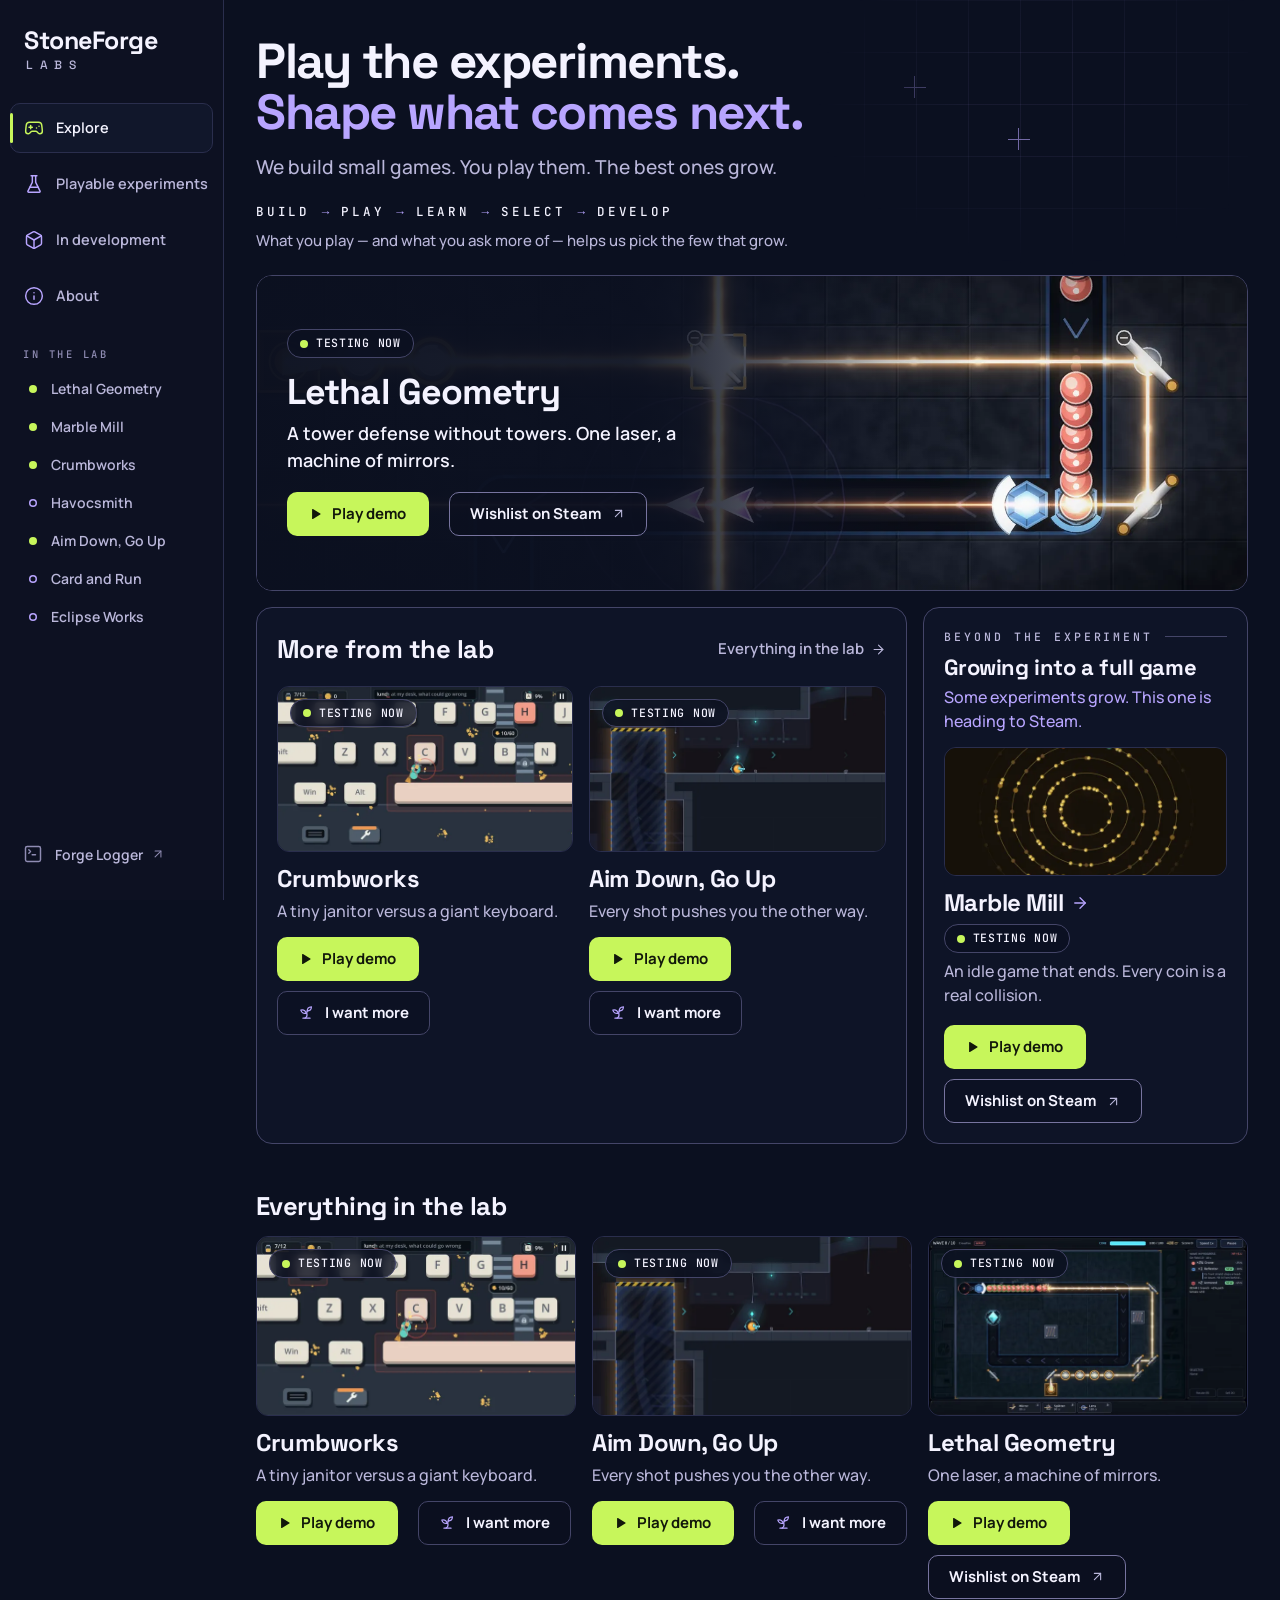
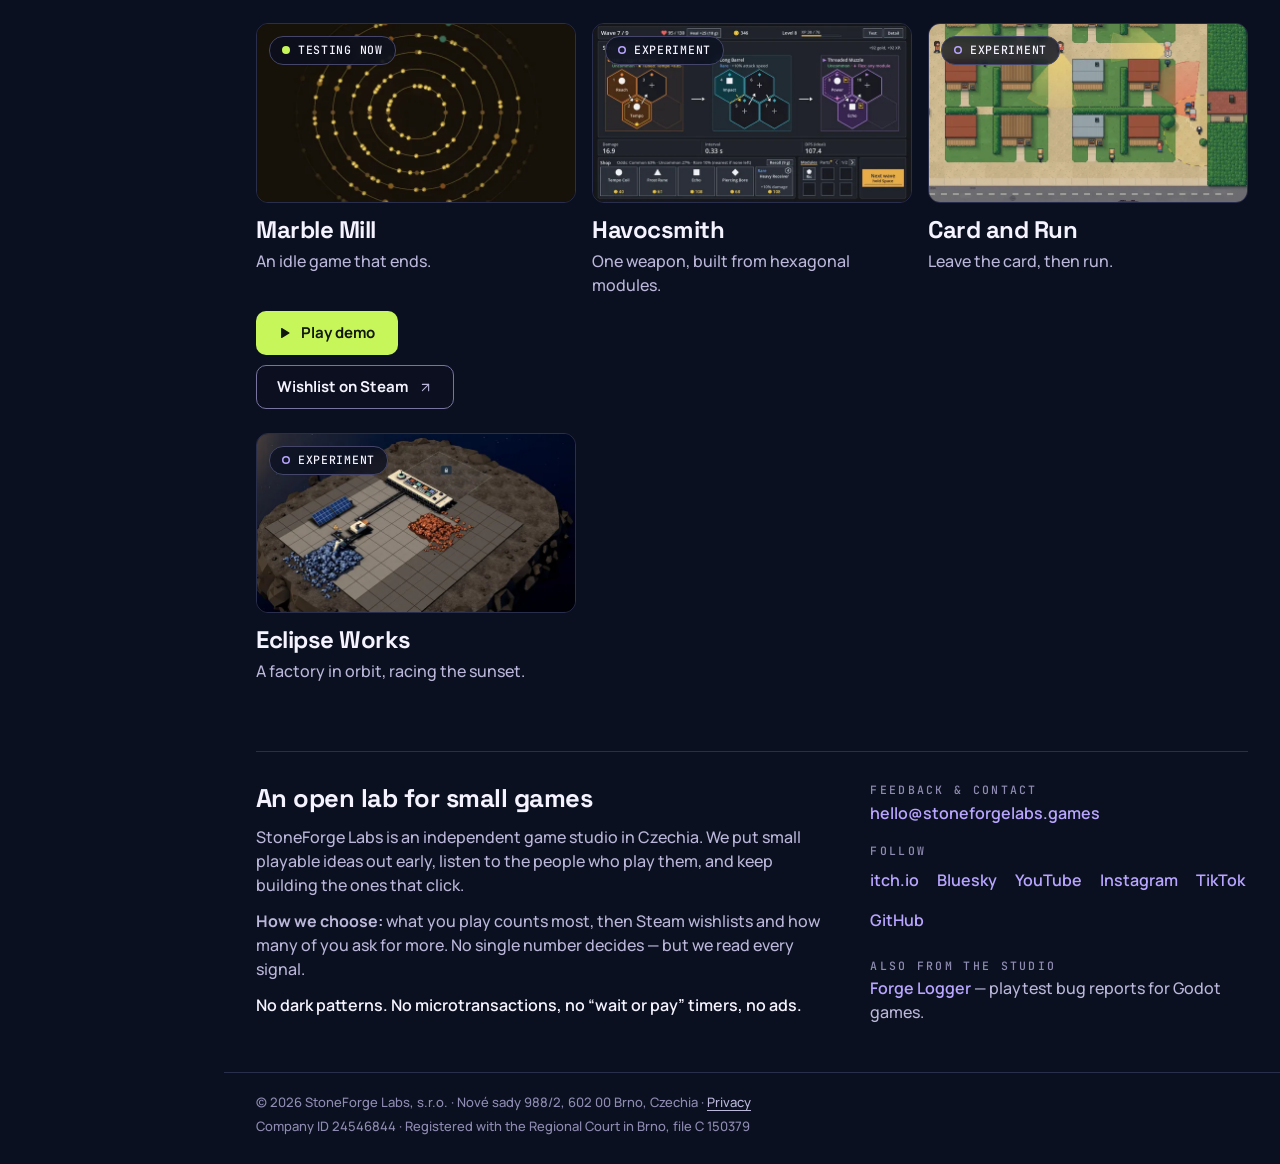
==== commit e716bb0b: "sync z repa studia (stoneforgelabs/studio) @ 6fdf4c9 Web: tlačítka v kartách her v jedné řadě, katal" ====
--- a/index.html
+++ b/index.html
@@ -137,6 +137,28 @@
   <div class="catalog__grid">
     <article class="game">
       <div class="game__media">
+        <a class="game__medialink" href="crumbworks.html" tabindex="-1" aria-hidden="true"><img class="game__art" src="assets/img/games/crumbworks-1280.webp" srcset="assets/img/games/crumbworks-640.webp 640w, assets/img/games/crumbworks-1280.webp 1280w" sizes="(min-width: 1200px) 420px, (min-width: 600px) 45vw, 100vw" width="1280" height="720" alt="Crumbworks: a tiny janitor sweeps crumbs between the keys of a giant keyboard" loading="lazy" decoding="async"></a>
+        <p class="chip chip--testing chip--onimage"><span class="chip__dot" aria-hidden="true"></span><span>Testing now</span></p>
+      </div>
+      <div class="game__body">
+        <h3 class="game__title"><a href="crumbworks.html">Crumbworks</a></h3>
+        <p class="game__tagline">A tiny janitor versus a giant keyboard.</p>
+        <div class="actions"><a class="btn btn--play" href="https://stoneforgelabs.itch.io/crumbworks" target="_blank" rel="noopener noreferrer" data-game="crumbworks" data-place="catalog" data-dest="itch"><svg class="btn__glyph" width="14" height="14" viewBox="0 0 24 24" aria-hidden="true"><path d="M7 4.5v15a1 1 0 0 0 1.5.86l12.5-7.5a1 1 0 0 0 0-1.72L8.5 3.64A1 1 0 0 0 7 4.5z" fill="currentColor"/></svg>Play demo<span class="sr-only"> of Crumbworks on itch.io</span></a><button class="btn btn--want" type="button" data-want-more="crumbworks" data-place="catalog" aria-pressed="false" hidden><svg width="17" height="17" viewBox="0 0 24 24" fill="none" stroke="currentColor" stroke-width="1.75" stroke-linecap="round" stroke-linejoin="round" aria-hidden="true"><path d="M7 20h10"/><path d="M10 20c5.5-2.5.8-6.4 3-10"/><path d="M9.5 9.4c1.1.8 1.8 2.2 2.3 3.7-2 .4-3.5.4-4.8-.3-1.2-.6-2.3-1.9-3-4.2 2.8-.5 4.4 0 5.5.8z"/><path d="M14.1 6a7 7 0 0 0-1.1 4c1.9-.1 3.3-.6 4.3-1.4 1-1 1.6-2.3 1.7-4.6-2.7.1-4 1-4.9 2z"/></svg><span class="btn__label">I want more</span><span class="sr-only">: Crumbworks</span></button></div>
+      </div>
+    </article>
+    <article class="game">
+      <div class="game__media">
+        <a class="game__medialink" href="aim-down-go-up.html" tabindex="-1" aria-hidden="true"><img class="game__art" src="assets/img/games/aim-down-go-up-1280.webp" srcset="assets/img/games/aim-down-go-up-640.webp 640w, assets/img/games/aim-down-go-up-1280.webp 1280w" sizes="(min-width: 1200px) 420px, (min-width: 600px) 45vw, 100vw" width="1280" height="720" alt="Aim Down, Go Up: a small orange robot with a pistol stands in a dark station corridor next to a striped gravity field" loading="lazy" decoding="async"></a>
+        <p class="chip chip--testing chip--onimage"><span class="chip__dot" aria-hidden="true"></span><span>Testing now</span></p>
+      </div>
+      <div class="game__body">
+        <h3 class="game__title"><a href="aim-down-go-up.html">Aim Down, Go Up</a></h3>
+        <p class="game__tagline">Every shot pushes you the other way.</p>
+        <div class="actions"><a class="btn btn--play" href="https://stoneforgelabs.itch.io/aim-down-go-up" target="_blank" rel="noopener noreferrer" data-game="aim-down-go-up" data-place="catalog" data-dest="itch"><svg class="btn__glyph" width="14" height="14" viewBox="0 0 24 24" aria-hidden="true"><path d="M7 4.5v15a1 1 0 0 0 1.5.86l12.5-7.5a1 1 0 0 0 0-1.72L8.5 3.64A1 1 0 0 0 7 4.5z" fill="currentColor"/></svg>Play demo<span class="sr-only"> of Aim Down, Go Up on itch.io</span></a><button class="btn btn--want" type="button" data-want-more="aim-down-go-up" data-place="catalog" aria-pressed="false" hidden><svg width="17" height="17" viewBox="0 0 24 24" fill="none" stroke="currentColor" stroke-width="1.75" stroke-linecap="round" stroke-linejoin="round" aria-hidden="true"><path d="M7 20h10"/><path d="M10 20c5.5-2.5.8-6.4 3-10"/><path d="M9.5 9.4c1.1.8 1.8 2.2 2.3 3.7-2 .4-3.5.4-4.8-.3-1.2-.6-2.3-1.9-3-4.2 2.8-.5 4.4 0 5.5.8z"/><path d="M14.1 6a7 7 0 0 0-1.1 4c1.9-.1 3.3-.6 4.3-1.4 1-1 1.6-2.3 1.7-4.6-2.7.1-4 1-4.9 2z"/></svg><span class="btn__label">I want more</span><span class="sr-only">: Aim Down, Go Up</span></button></div>
+      </div>
+    </article>
+    <article class="game">
+      <div class="game__media">
         <a class="game__medialink" href="lethal-geometry.html" tabindex="-1" aria-hidden="true"><img class="game__art" src="assets/img/games/lethal-geometry-loop-1280.webp" srcset="assets/img/games/lethal-geometry-loop-640.webp 640w, assets/img/games/lethal-geometry-loop-1280.webp 1280w" sizes="(min-width: 1200px) 420px, (min-width: 600px) 45vw, 100vw" width="1280" height="720" alt="Lethal Geometry gameplay: a column of enemies walks into a laser beam bent around the path by mirrors and charged by lenses" loading="lazy" decoding="async"></a>
         <p class="chip chip--testing chip--onimage"><span class="chip__dot" aria-hidden="true"></span><span>Testing now</span></p>
       </div>
@@ -159,17 +181,6 @@
     </article>
     <article class="game">
       <div class="game__media">
-        <a class="game__medialink" href="crumbworks.html" tabindex="-1" aria-hidden="true"><img class="game__art" src="assets/img/games/crumbworks-1280.webp" srcset="assets/img/games/crumbworks-640.webp 640w, assets/img/games/crumbworks-1280.webp 1280w" sizes="(min-width: 1200px) 420px, (min-width: 600px) 45vw, 100vw" width="1280" height="720" alt="Crumbworks: a tiny janitor sweeps crumbs between the keys of a giant keyboard" loading="lazy" decoding="async"></a>
-        <p class="chip chip--testing chip--onimage"><span class="chip__dot" aria-hidden="true"></span><span>Testing now</span></p>
-      </div>
-      <div class="game__body">
-        <h3 class="game__title"><a href="crumbworks.html">Crumbworks</a></h3>
-        <p class="game__tagline">A tiny janitor versus a giant keyboard.</p>
-        <div class="actions"><a class="btn btn--play" href="https://stoneforgelabs.itch.io/crumbworks" target="_blank" rel="noopener noreferrer" data-game="crumbworks" data-place="catalog" data-dest="itch"><svg class="btn__glyph" width="14" height="14" viewBox="0 0 24 24" aria-hidden="true"><path d="M7 4.5v15a1 1 0 0 0 1.5.86l12.5-7.5a1 1 0 0 0 0-1.72L8.5 3.64A1 1 0 0 0 7 4.5z" fill="currentColor"/></svg>Play demo<span class="sr-only"> of Crumbworks on itch.io</span></a><button class="btn btn--want" type="button" data-want-more="crumbworks" data-place="catalog" aria-pressed="false" hidden><svg width="17" height="17" viewBox="0 0 24 24" fill="none" stroke="currentColor" stroke-width="1.75" stroke-linecap="round" stroke-linejoin="round" aria-hidden="true"><path d="M7 20h10"/><path d="M10 20c5.5-2.5.8-6.4 3-10"/><path d="M9.5 9.4c1.1.8 1.8 2.2 2.3 3.7-2 .4-3.5.4-4.8-.3-1.2-.6-2.3-1.9-3-4.2 2.8-.5 4.4 0 5.5.8z"/><path d="M14.1 6a7 7 0 0 0-1.1 4c1.9-.1 3.3-.6 4.3-1.4 1-1 1.6-2.3 1.7-4.6-2.7.1-4 1-4.9 2z"/></svg><span class="btn__label">I want more</span><span class="sr-only">: Crumbworks</span></button></div>
-      </div>
-    </article>
-    <article class="game">
-      <div class="game__media">
         <a class="game__medialink" href="havocsmith.html" tabindex="-1" aria-hidden="true"><img class="game__art" src="assets/img/games/havocsmith-1280.webp" srcset="assets/img/games/havocsmith-640.webp 640w, assets/img/games/havocsmith-1280.webp 1280w" sizes="(min-width: 1200px) 420px, (min-width: 600px) 45vw, 100vw" width="1280" height="720" alt="Havocsmith: the weapon workshop, three hexagonal module grids feeding into one weapon" loading="lazy" decoding="async"></a>
         <p class="chip chip--experiment chip--onimage"><span class="chip__dot" aria-hidden="true"></span><span>Experiment</span></p>
       </div>
@@ -177,17 +188,6 @@
         <h3 class="game__title"><a href="havocsmith.html">Havocsmith</a></h3>
         <p class="game__tagline">One weapon, built from hexagonal modules.</p>
         
-      </div>
-    </article>
-    <article class="game">
-      <div class="game__media">
-        <a class="game__medialink" href="aim-down-go-up.html" tabindex="-1" aria-hidden="true"><img class="game__art" src="assets/img/games/aim-down-go-up-1280.webp" srcset="assets/img/games/aim-down-go-up-640.webp 640w, assets/img/games/aim-down-go-up-1280.webp 1280w" sizes="(min-width: 1200px) 420px, (min-width: 600px) 45vw, 100vw" width="1280" height="720" alt="Aim Down, Go Up: a small orange robot with a pistol stands in a dark station corridor next to a striped gravity field" loading="lazy" decoding="async"></a>
-        <p class="chip chip--testing chip--onimage"><span class="chip__dot" aria-hidden="true"></span><span>Testing now</span></p>
-      </div>
-      <div class="game__body">
-        <h3 class="game__title"><a href="aim-down-go-up.html">Aim Down, Go Up</a></h3>
-        <p class="game__tagline">Every shot pushes you the other way.</p>
-        <div class="actions"><a class="btn btn--play" href="https://stoneforgelabs.itch.io/aim-down-go-up" target="_blank" rel="noopener noreferrer" data-game="aim-down-go-up" data-place="catalog" data-dest="itch"><svg class="btn__glyph" width="14" height="14" viewBox="0 0 24 24" aria-hidden="true"><path d="M7 4.5v15a1 1 0 0 0 1.5.86l12.5-7.5a1 1 0 0 0 0-1.72L8.5 3.64A1 1 0 0 0 7 4.5z" fill="currentColor"/></svg>Play demo<span class="sr-only"> of Aim Down, Go Up on itch.io</span></a><button class="btn btn--want" type="button" data-want-more="aim-down-go-up" data-place="catalog" aria-pressed="false" hidden><svg width="17" height="17" viewBox="0 0 24 24" fill="none" stroke="currentColor" stroke-width="1.75" stroke-linecap="round" stroke-linejoin="round" aria-hidden="true"><path d="M7 20h10"/><path d="M10 20c5.5-2.5.8-6.4 3-10"/><path d="M9.5 9.4c1.1.8 1.8 2.2 2.3 3.7-2 .4-3.5.4-4.8-.3-1.2-.6-2.3-1.9-3-4.2 2.8-.5 4.4 0 5.5.8z"/><path d="M14.1 6a7 7 0 0 0-1.1 4c1.9-.1 3.3-.6 4.3-1.4 1-1 1.6-2.3 1.7-4.6-2.7.1-4 1-4.9 2z"/></svg><span class="btn__label">I want more</span><span class="sr-only">: Aim Down, Go Up</span></button></div>
       </div>
     </article>
     <article class="game">
--- a/assets/css/site.css
+++ b/assets/css/site.css
@@ -339,6 +339,19 @@
 .game .game__tagline {
   display: -webkit-box; -webkit-line-clamp: 2; line-clamp: 2;
   -webkit-box-orient: vertical; overflow: hidden;
+}
+/* karty v mřížce: obrázek, název, popisek a tlačítka jsou v celé řadě karet na stejné
+   výšce, i když má popisek jeden řádek a vedlejší dva (subgrid; bez něj tok jako dřív) */
+@supports (grid-template-rows: subgrid) {
+  .cards:not(.cards--single) > .game, .catalog__grid > .game, .more-lab__grid > .game {
+    display: grid; grid-row: span 4; grid-template-rows: subgrid; row-gap: 0;
+  }
+  .cards:not(.cards--single) > .game .game__body,
+  .catalog__grid > .game .game__body,
+  .more-lab__grid > .game .game__body { display: contents; }
+  .cards:not(.cards--single) > .game .game__body > *,
+  .catalog__grid > .game .game__body > *,
+  .more-lab__grid > .game .game__body > * { align-self: start; }
 }
 
 /* jediná karta: obrázek vlevo, text vpravo, aby panel nebyl poloprázdný */
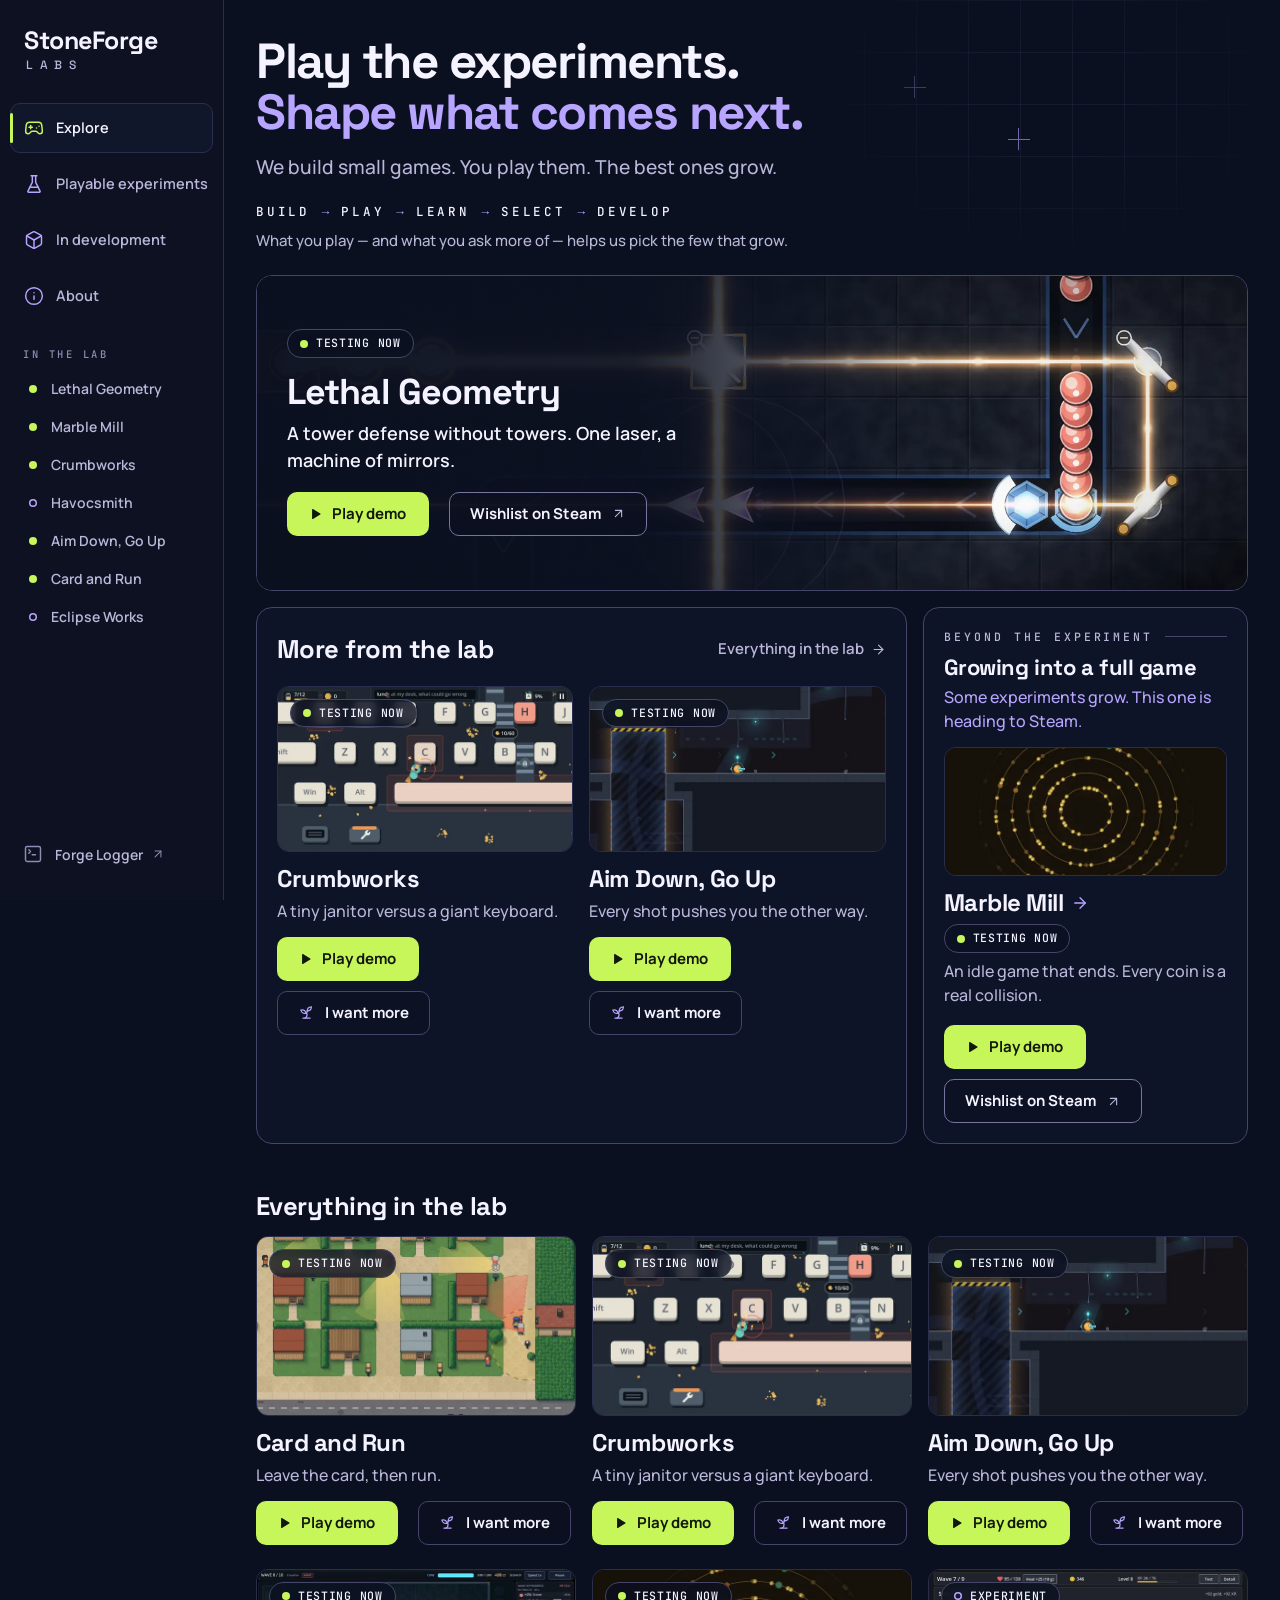
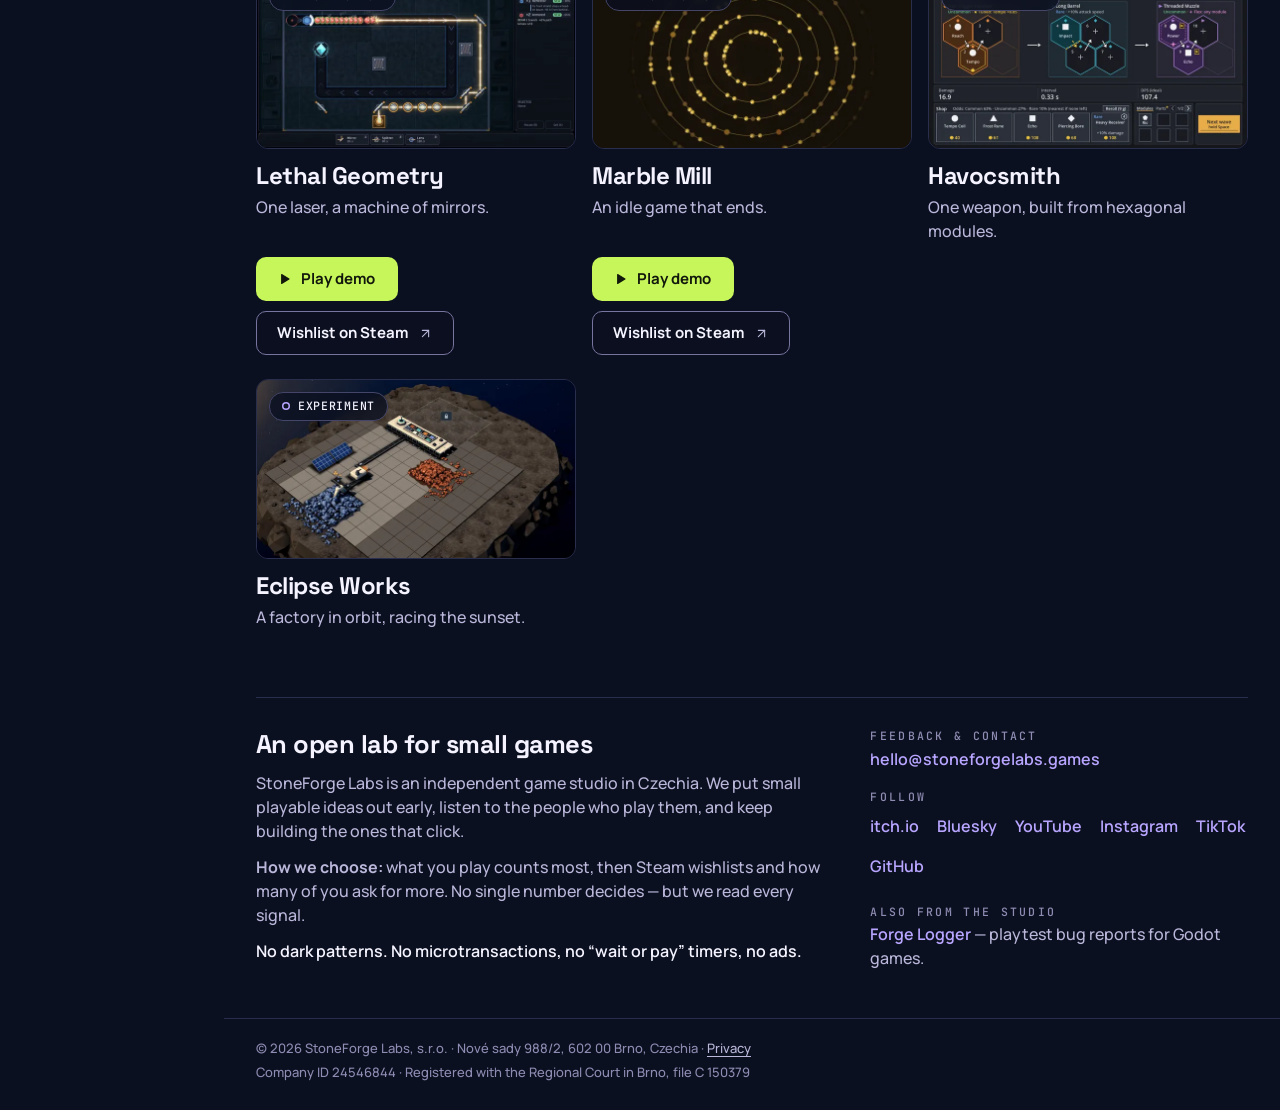
==== commit 8a8a21fb: "denni beh studia 2026-10-24 (build_web.py z dat)" ====
--- a/index.html
+++ b/index.html
@@ -43,7 +43,7 @@
     <div class="rail__lab">
       <p class="rail__eyebrow" id="rail-lab">In the lab</p>
       <ul class="rail__games" aria-labelledby="rail-lab">
-        <li><a class="rail__game" href="lethal-geometry.html"><span class="sdot sdot--testing" aria-hidden="true"></span><span class="rail__gname">Lethal Geometry</span><span class="sr-only"> — Testing now</span></a></li><li><a class="rail__game" href="marble-mill.html"><span class="sdot sdot--testing" aria-hidden="true"></span><span class="rail__gname">Marble Mill</span><span class="sr-only"> — Testing now</span></a></li><li><a class="rail__game" href="crumbworks.html"><span class="sdot sdot--testing" aria-hidden="true"></span><span class="rail__gname">Crumbworks</span><span class="sr-only"> — Testing now</span></a></li><li><a class="rail__game" href="havocsmith.html"><span class="sdot sdot--experiment" aria-hidden="true"></span><span class="rail__gname">Havocsmith</span><span class="sr-only"> — Experiment</span></a></li><li><a class="rail__game" href="aim-down-go-up.html"><span class="sdot sdot--testing" aria-hidden="true"></span><span class="rail__gname">Aim Down, Go Up</span><span class="sr-only"> — Testing now</span></a></li><li><a class="rail__game" href="card-and-run.html"><span class="sdot sdot--experiment" aria-hidden="true"></span><span class="rail__gname">Card and Run</span><span class="sr-only"> — Experiment</span></a></li><li><a class="rail__game" href="eclipse-works.html"><span class="sdot sdot--experiment" aria-hidden="true"></span><span class="rail__gname">Eclipse Works</span><span class="sr-only"> — Experiment</span></a></li>
+        <li><a class="rail__game" href="lethal-geometry.html"><span class="sdot sdot--testing" aria-hidden="true"></span><span class="rail__gname">Lethal Geometry</span><span class="sr-only"> — Testing now</span></a></li><li><a class="rail__game" href="marble-mill.html"><span class="sdot sdot--testing" aria-hidden="true"></span><span class="rail__gname">Marble Mill</span><span class="sr-only"> — Testing now</span></a></li><li><a class="rail__game" href="crumbworks.html"><span class="sdot sdot--testing" aria-hidden="true"></span><span class="rail__gname">Crumbworks</span><span class="sr-only"> — Testing now</span></a></li><li><a class="rail__game" href="havocsmith.html"><span class="sdot sdot--experiment" aria-hidden="true"></span><span class="rail__gname">Havocsmith</span><span class="sr-only"> — Experiment</span></a></li><li><a class="rail__game" href="aim-down-go-up.html"><span class="sdot sdot--testing" aria-hidden="true"></span><span class="rail__gname">Aim Down, Go Up</span><span class="sr-only"> — Testing now</span></a></li><li><a class="rail__game" href="card-and-run.html"><span class="sdot sdot--testing" aria-hidden="true"></span><span class="rail__gname">Card and Run</span><span class="sr-only"> — Testing now</span></a></li><li><a class="rail__game" href="eclipse-works.html"><span class="sdot sdot--experiment" aria-hidden="true"></span><span class="rail__gname">Eclipse Works</span><span class="sr-only"> — Experiment</span></a></li>
       </ul>
     </div>
     <a class="rail__tool" href="https://forgelogger.dev" target="_blank" rel="noopener noreferrer"><svg width="20" height="20" viewBox="0 0 24 24" fill="none" stroke="currentColor" stroke-width="1.75" stroke-linecap="round" stroke-linejoin="round" aria-hidden="true"><path d="m7 11 2-2-2-2"/><path d="M11 13h4"/><rect width="18" height="18" x="3" y="3" rx="2"/></svg><span>Forge Logger</span><svg class="rail__ext" width="14" height="14" viewBox="0 0 24 24" fill="none" stroke="currentColor" stroke-width="1.75" stroke-linecap="round" stroke-linejoin="round" aria-hidden="true"><path d="M7 7h10v10"/><path d="M7 17 17 7"/></svg><span class="sr-only"> (playtest tool, opens in a new tab)</span></a>
@@ -137,6 +137,17 @@
   <div class="catalog__grid">
     <article class="game">
       <div class="game__media">
+        <a class="game__medialink" href="card-and-run.html" tabindex="-1" aria-hidden="true"><img class="game__art" src="assets/img/games/card-and-run-1280.webp" srcset="assets/img/games/card-and-run-640.webp 640w, assets/img/games/card-and-run-1280.webp 1280w" sizes="(min-width: 1200px) 420px, (min-width: 600px) 45vw, 100vw" width="1280" height="720" alt="Card and Run: a courier sprints away from a letterbox through the allotments while a customer gives chase" loading="lazy" decoding="async"></a>
+        <p class="chip chip--testing chip--onimage"><span class="chip__dot" aria-hidden="true"></span><span>Testing now</span></p>
+      </div>
+      <div class="game__body">
+        <h3 class="game__title"><a href="card-and-run.html">Card and Run</a></h3>
+        <p class="game__tagline">Leave the card, then run.</p>
+        <div class="actions"><a class="btn btn--play" href="https://stoneforgelabs.itch.io/card-and-run" target="_blank" rel="noopener noreferrer" data-game="card-and-run" data-place="catalog" data-dest="itch"><svg class="btn__glyph" width="14" height="14" viewBox="0 0 24 24" aria-hidden="true"><path d="M7 4.5v15a1 1 0 0 0 1.5.86l12.5-7.5a1 1 0 0 0 0-1.72L8.5 3.64A1 1 0 0 0 7 4.5z" fill="currentColor"/></svg>Play demo<span class="sr-only"> of Card and Run on itch.io</span></a><button class="btn btn--want" type="button" data-want-more="card-and-run" data-place="catalog" aria-pressed="false" hidden><svg width="17" height="17" viewBox="0 0 24 24" fill="none" stroke="currentColor" stroke-width="1.75" stroke-linecap="round" stroke-linejoin="round" aria-hidden="true"><path d="M7 20h10"/><path d="M10 20c5.5-2.5.8-6.4 3-10"/><path d="M9.5 9.4c1.1.8 1.8 2.2 2.3 3.7-2 .4-3.5.4-4.8-.3-1.2-.6-2.3-1.9-3-4.2 2.8-.5 4.4 0 5.5.8z"/><path d="M14.1 6a7 7 0 0 0-1.1 4c1.9-.1 3.3-.6 4.3-1.4 1-1 1.6-2.3 1.7-4.6-2.7.1-4 1-4.9 2z"/></svg><span class="btn__label">I want more</span><span class="sr-only">: Card and Run</span></button></div>
+      </div>
+    </article>
+    <article class="game">
+      <div class="game__media">
         <a class="game__medialink" href="crumbworks.html" tabindex="-1" aria-hidden="true"><img class="game__art" src="assets/img/games/crumbworks-1280.webp" srcset="assets/img/games/crumbworks-640.webp 640w, assets/img/games/crumbworks-1280.webp 1280w" sizes="(min-width: 1200px) 420px, (min-width: 600px) 45vw, 100vw" width="1280" height="720" alt="Crumbworks: a tiny janitor sweeps crumbs between the keys of a giant keyboard" loading="lazy" decoding="async"></a>
         <p class="chip chip--testing chip--onimage"><span class="chip__dot" aria-hidden="true"></span><span>Testing now</span></p>
       </div>
@@ -187,17 +198,6 @@
       <div class="game__body">
         <h3 class="game__title"><a href="havocsmith.html">Havocsmith</a></h3>
         <p class="game__tagline">One weapon, built from hexagonal modules.</p>
-        
-      </div>
-    </article>
-    <article class="game">
-      <div class="game__media">
-        <a class="game__medialink" href="card-and-run.html" tabindex="-1" aria-hidden="true"><img class="game__art" src="assets/img/games/card-and-run-1280.webp" srcset="assets/img/games/card-and-run-640.webp 640w, assets/img/games/card-and-run-1280.webp 1280w" sizes="(min-width: 1200px) 420px, (min-width: 600px) 45vw, 100vw" width="1280" height="720" alt="Card and Run: a courier sprints away from a letterbox through the allotments while a customer gives chase" loading="lazy" decoding="async"></a>
-        <p class="chip chip--experiment chip--onimage"><span class="chip__dot" aria-hidden="true"></span><span>Experiment</span></p>
-      </div>
-      <div class="game__body">
-        <h3 class="game__title"><a href="card-and-run.html">Card and Run</a></h3>
-        <p class="game__tagline">Leave the card, then run.</p>
         
       </div>
     </article>
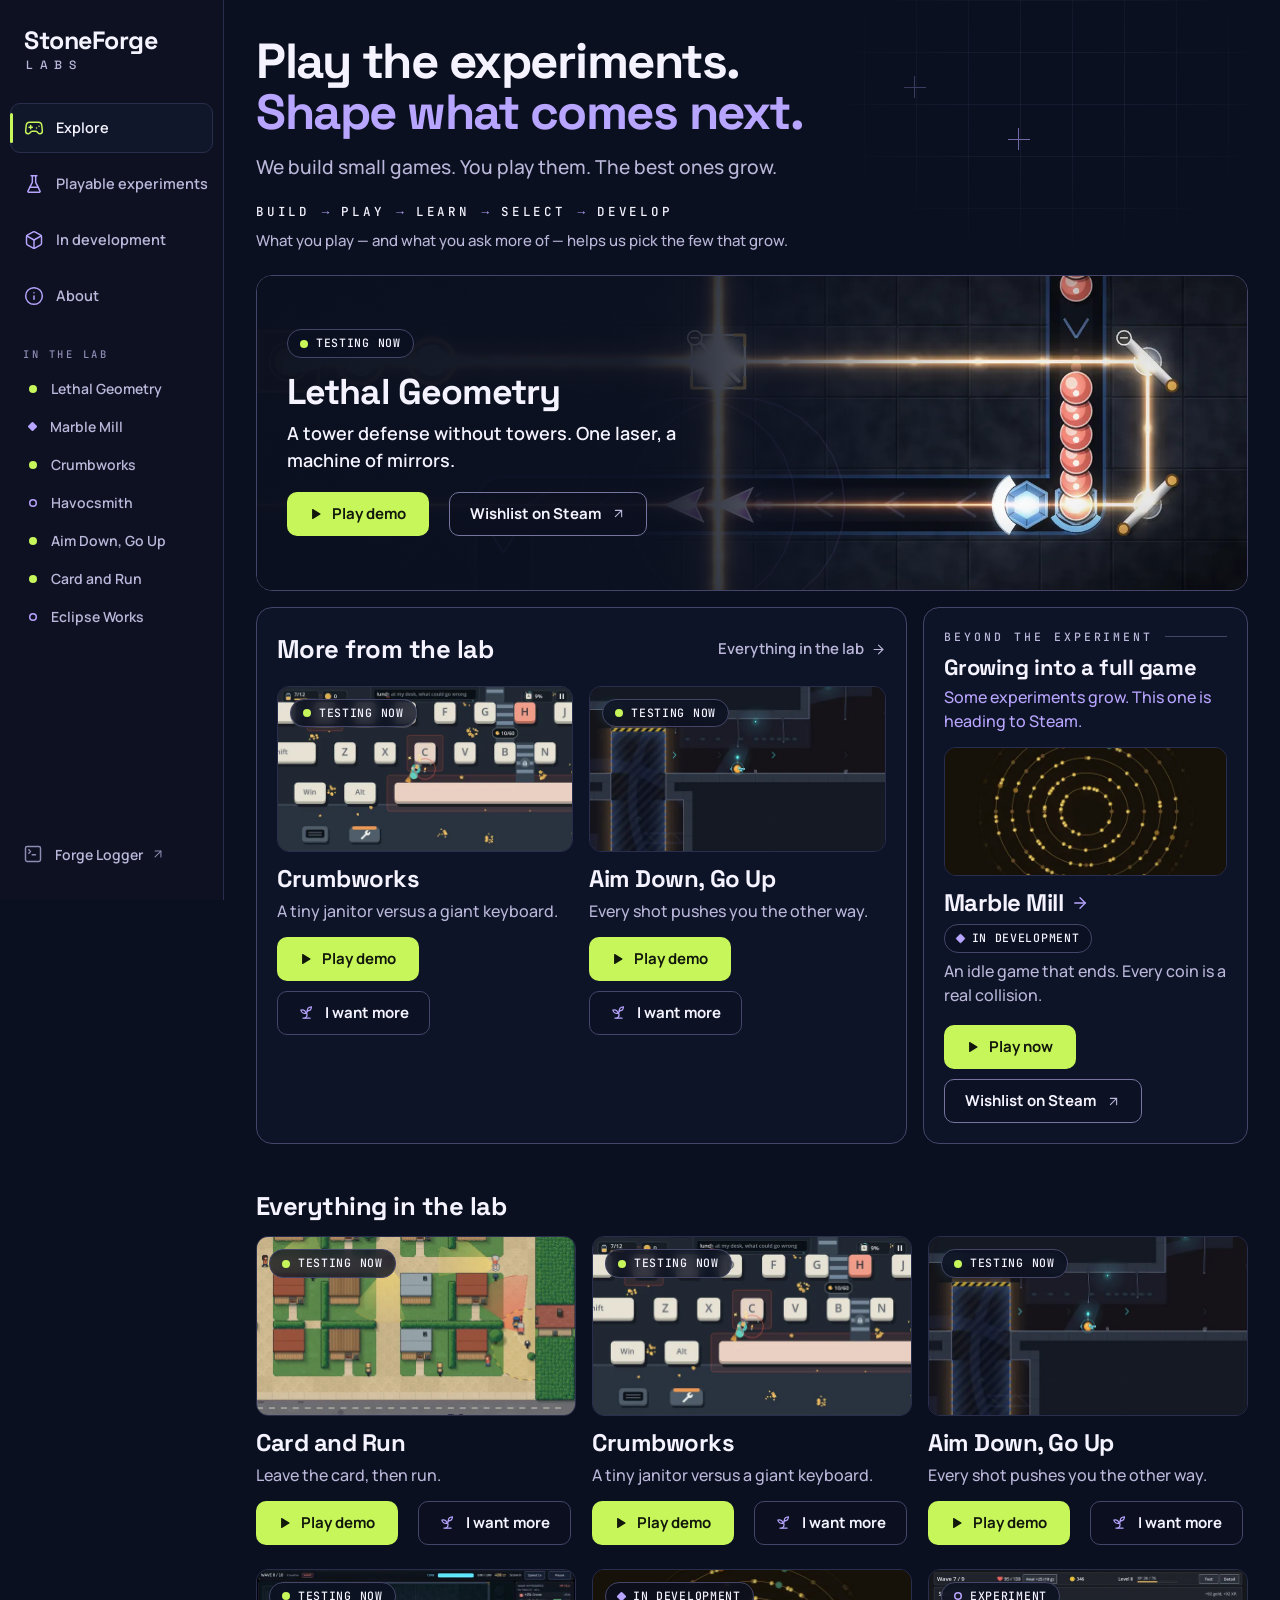
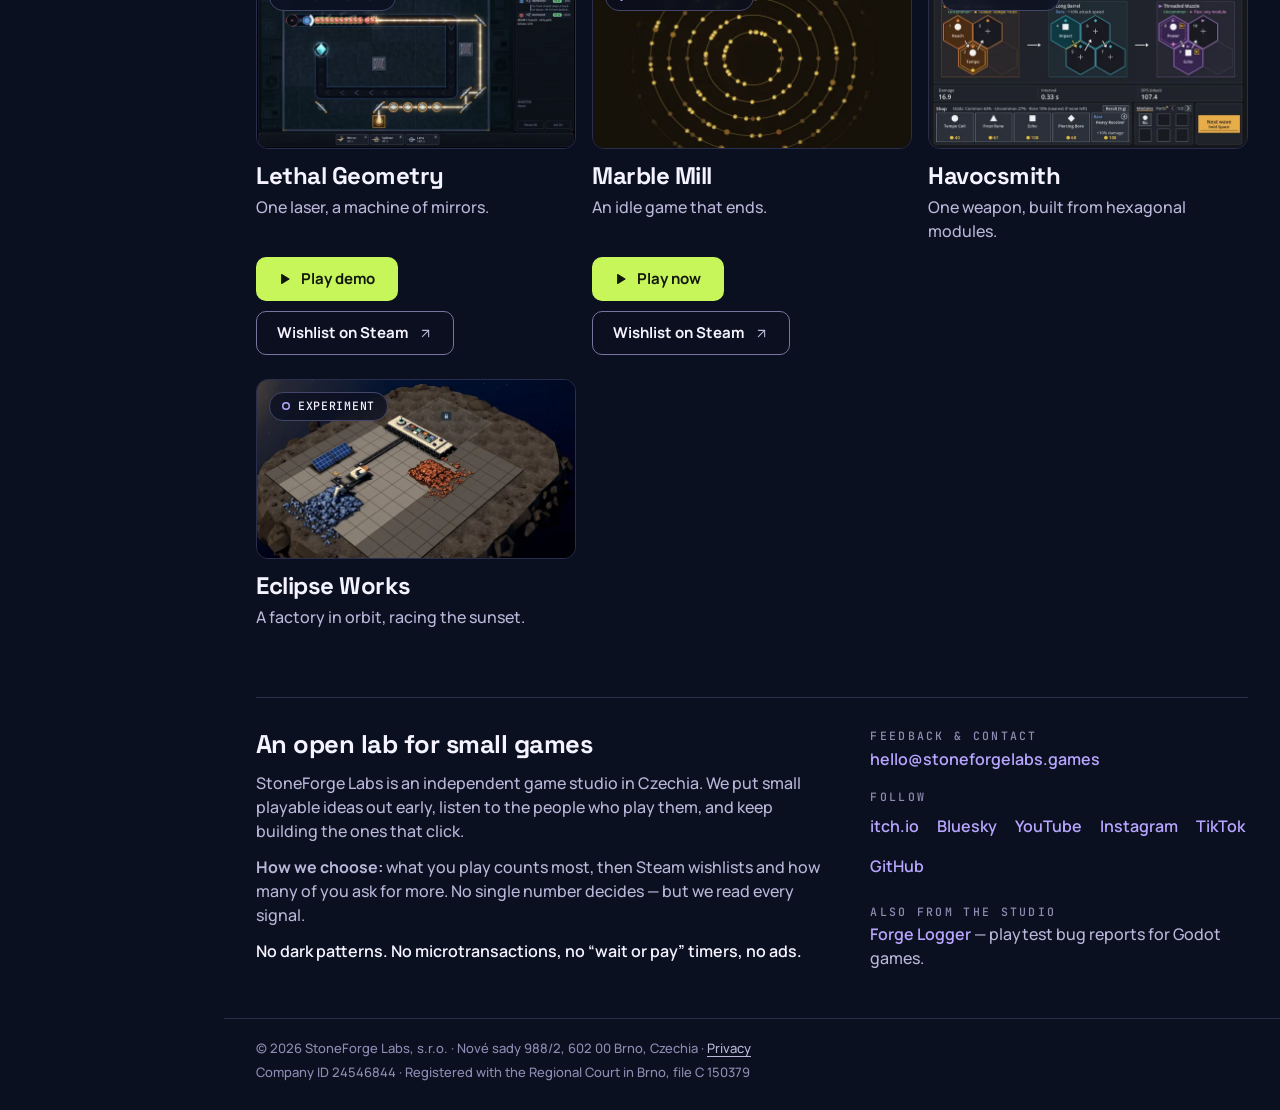
==== commit 49b819c7: "denni beh studia 2026-10-26 (build_web.py z dat)" ====
--- a/index.html
+++ b/index.html
@@ -43,7 +43,7 @@
     <div class="rail__lab">
       <p class="rail__eyebrow" id="rail-lab">In the lab</p>
       <ul class="rail__games" aria-labelledby="rail-lab">
-        <li><a class="rail__game" href="lethal-geometry.html"><span class="sdot sdot--testing" aria-hidden="true"></span><span class="rail__gname">Lethal Geometry</span><span class="sr-only"> — Testing now</span></a></li><li><a class="rail__game" href="marble-mill.html"><span class="sdot sdot--testing" aria-hidden="true"></span><span class="rail__gname">Marble Mill</span><span class="sr-only"> — Testing now</span></a></li><li><a class="rail__game" href="crumbworks.html"><span class="sdot sdot--testing" aria-hidden="true"></span><span class="rail__gname">Crumbworks</span><span class="sr-only"> — Testing now</span></a></li><li><a class="rail__game" href="havocsmith.html"><span class="sdot sdot--experiment" aria-hidden="true"></span><span class="rail__gname">Havocsmith</span><span class="sr-only"> — Experiment</span></a></li><li><a class="rail__game" href="aim-down-go-up.html"><span class="sdot sdot--testing" aria-hidden="true"></span><span class="rail__gname">Aim Down, Go Up</span><span class="sr-only"> — Testing now</span></a></li><li><a class="rail__game" href="card-and-run.html"><span class="sdot sdot--testing" aria-hidden="true"></span><span class="rail__gname">Card and Run</span><span class="sr-only"> — Testing now</span></a></li><li><a class="rail__game" href="eclipse-works.html"><span class="sdot sdot--experiment" aria-hidden="true"></span><span class="rail__gname">Eclipse Works</span><span class="sr-only"> — Experiment</span></a></li>
+        <li><a class="rail__game" href="lethal-geometry.html"><span class="sdot sdot--testing" aria-hidden="true"></span><span class="rail__gname">Lethal Geometry</span><span class="sr-only"> — Testing now</span></a></li><li><a class="rail__game" href="marble-mill.html"><span class="sdot sdot--in_development" aria-hidden="true"></span><span class="rail__gname">Marble Mill</span><span class="sr-only"> — In development</span></a></li><li><a class="rail__game" href="crumbworks.html"><span class="sdot sdot--testing" aria-hidden="true"></span><span class="rail__gname">Crumbworks</span><span class="sr-only"> — Testing now</span></a></li><li><a class="rail__game" href="havocsmith.html"><span class="sdot sdot--experiment" aria-hidden="true"></span><span class="rail__gname">Havocsmith</span><span class="sr-only"> — Experiment</span></a></li><li><a class="rail__game" href="aim-down-go-up.html"><span class="sdot sdot--testing" aria-hidden="true"></span><span class="rail__gname">Aim Down, Go Up</span><span class="sr-only"> — Testing now</span></a></li><li><a class="rail__game" href="card-and-run.html"><span class="sdot sdot--testing" aria-hidden="true"></span><span class="rail__gname">Card and Run</span><span class="sr-only"> — Testing now</span></a></li><li><a class="rail__game" href="eclipse-works.html"><span class="sdot sdot--experiment" aria-hidden="true"></span><span class="rail__gname">Eclipse Works</span><span class="sr-only"> — Experiment</span></a></li>
       </ul>
     </div>
     <a class="rail__tool" href="https://forgelogger.dev" target="_blank" rel="noopener noreferrer"><svg width="20" height="20" viewBox="0 0 24 24" fill="none" stroke="currentColor" stroke-width="1.75" stroke-linecap="round" stroke-linejoin="round" aria-hidden="true"><path d="m7 11 2-2-2-2"/><path d="M11 13h4"/><rect width="18" height="18" x="3" y="3" rx="2"/></svg><span>Forge Logger</span><svg class="rail__ext" width="14" height="14" viewBox="0 0 24 24" fill="none" stroke="currentColor" stroke-width="1.75" stroke-linecap="round" stroke-linejoin="round" aria-hidden="true"><path d="M7 7h10v10"/><path d="M7 17 17 7"/></svg><span class="sr-only"> (playtest tool, opens in a new tab)</span></a>
@@ -122,10 +122,10 @@
   <div class="spotlight__body">
     <div class="spotlight__titlerow">
       <h3 class="game__title"><a class="spotlight__link" href="marble-mill.html">Marble Mill<svg width="18" height="18" viewBox="0 0 24 24" fill="none" stroke="currentColor" stroke-width="1.75" stroke-linecap="round" stroke-linejoin="round" aria-hidden="true"><path d="M5 12h14"/><path d="m12 5 7 7-7 7"/></svg><span class="sr-only"> — about the game</span></a></h3>
-      <p class="chip chip--testing"><span class="chip__dot" aria-hidden="true"></span><span>Testing now</span></p>
+      <p class="chip chip--in_development"><span class="chip__dot" aria-hidden="true"></span><span>In development</span></p>
     </div>
     <p class="game__tagline">An idle game that ends. Every coin is a real collision.</p>
-    <div class="actions"><a class="btn btn--play" href="https://stoneforgelabs.itch.io/marble-mill" target="_blank" rel="noopener noreferrer" data-game="marble-mill" data-place="spotlight" data-dest="itch"><svg class="btn__glyph" width="14" height="14" viewBox="0 0 24 24" aria-hidden="true"><path d="M7 4.5v15a1 1 0 0 0 1.5.86l12.5-7.5a1 1 0 0 0 0-1.72L8.5 3.64A1 1 0 0 0 7 4.5z" fill="currentColor"/></svg>Play demo<span class="sr-only"> of Marble Mill on itch.io</span></a><a class="btn btn--outline" href="https://store.steampowered.com/app/5077600/Marble_Mill/" target="_blank" rel="noopener noreferrer" data-game="marble-mill" data-place="spotlight" data-kind="wishlist">Wishlist on Steam<span class="sr-only">: Marble Mill</span><svg width="15" height="15" viewBox="0 0 24 24" fill="none" stroke="currentColor" stroke-width="1.75" stroke-linecap="round" stroke-linejoin="round" aria-hidden="true"><path d="M7 7h10v10"/><path d="M7 17 17 7"/></svg></a></div>
+    <div class="actions"><a class="btn btn--play" href="/play/marble-mill.html" data-game="marble-mill" data-place="spotlight" data-dest="web"><svg class="btn__glyph" width="14" height="14" viewBox="0 0 24 24" aria-hidden="true"><path d="M7 4.5v15a1 1 0 0 0 1.5.86l12.5-7.5a1 1 0 0 0 0-1.72L8.5 3.64A1 1 0 0 0 7 4.5z" fill="currentColor"/></svg>Play now<span class="sr-only"> Marble Mill in your browser</span></a><a class="btn btn--outline" href="https://store.steampowered.com/app/5077600/Marble_Mill/" target="_blank" rel="noopener noreferrer" data-game="marble-mill" data-place="spotlight" data-kind="wishlist">Wishlist on Steam<span class="sr-only">: Marble Mill</span><svg width="15" height="15" viewBox="0 0 24 24" fill="none" stroke="currentColor" stroke-width="1.75" stroke-linecap="round" stroke-linejoin="round" aria-hidden="true"><path d="M7 7h10v10"/><path d="M7 17 17 7"/></svg></a></div>
   </div>
 </section>
 </div>
@@ -182,12 +182,12 @@
     <article class="game">
       <div class="game__media">
         <a class="game__medialink" href="marble-mill.html" tabindex="-1" aria-hidden="true"><img class="game__art" src="assets/img/games/marble-mill-rings-1280.webp" srcset="assets/img/games/marble-mill-rings-640.webp 640w, assets/img/games/marble-mill-rings-1280.webp 1280w" sizes="(min-width: 1200px) 420px, (min-width: 600px) 45vw, 100vw" width="1280" height="720" alt="Marble Mill: golden marbles circling the rings of the mill" loading="lazy" decoding="async"></a>
-        <p class="chip chip--testing chip--onimage"><span class="chip__dot" aria-hidden="true"></span><span>Testing now</span></p>
+        <p class="chip chip--in_development chip--onimage"><span class="chip__dot" aria-hidden="true"></span><span>In development</span></p>
       </div>
       <div class="game__body">
         <h3 class="game__title"><a href="marble-mill.html">Marble Mill</a></h3>
         <p class="game__tagline">An idle game that ends.</p>
-        <div class="actions"><a class="btn btn--play" href="https://stoneforgelabs.itch.io/marble-mill" target="_blank" rel="noopener noreferrer" data-game="marble-mill" data-place="catalog" data-dest="itch"><svg class="btn__glyph" width="14" height="14" viewBox="0 0 24 24" aria-hidden="true"><path d="M7 4.5v15a1 1 0 0 0 1.5.86l12.5-7.5a1 1 0 0 0 0-1.72L8.5 3.64A1 1 0 0 0 7 4.5z" fill="currentColor"/></svg>Play demo<span class="sr-only"> of Marble Mill on itch.io</span></a><a class="btn btn--outline" href="https://store.steampowered.com/app/5077600/Marble_Mill/" target="_blank" rel="noopener noreferrer" data-game="marble-mill" data-place="catalog" data-kind="wishlist">Wishlist on Steam<span class="sr-only">: Marble Mill</span><svg width="15" height="15" viewBox="0 0 24 24" fill="none" stroke="currentColor" stroke-width="1.75" stroke-linecap="round" stroke-linejoin="round" aria-hidden="true"><path d="M7 7h10v10"/><path d="M7 17 17 7"/></svg></a></div>
+        <div class="actions"><a class="btn btn--play" href="/play/marble-mill.html" data-game="marble-mill" data-place="catalog" data-dest="web"><svg class="btn__glyph" width="14" height="14" viewBox="0 0 24 24" aria-hidden="true"><path d="M7 4.5v15a1 1 0 0 0 1.5.86l12.5-7.5a1 1 0 0 0 0-1.72L8.5 3.64A1 1 0 0 0 7 4.5z" fill="currentColor"/></svg>Play now<span class="sr-only"> Marble Mill in your browser</span></a><a class="btn btn--outline" href="https://store.steampowered.com/app/5077600/Marble_Mill/" target="_blank" rel="noopener noreferrer" data-game="marble-mill" data-place="catalog" data-kind="wishlist">Wishlist on Steam<span class="sr-only">: Marble Mill</span><svg width="15" height="15" viewBox="0 0 24 24" fill="none" stroke="currentColor" stroke-width="1.75" stroke-linecap="round" stroke-linejoin="round" aria-hidden="true"><path d="M7 7h10v10"/><path d="M7 17 17 7"/></svg></a></div>
       </div>
     </article>
     <article class="game">
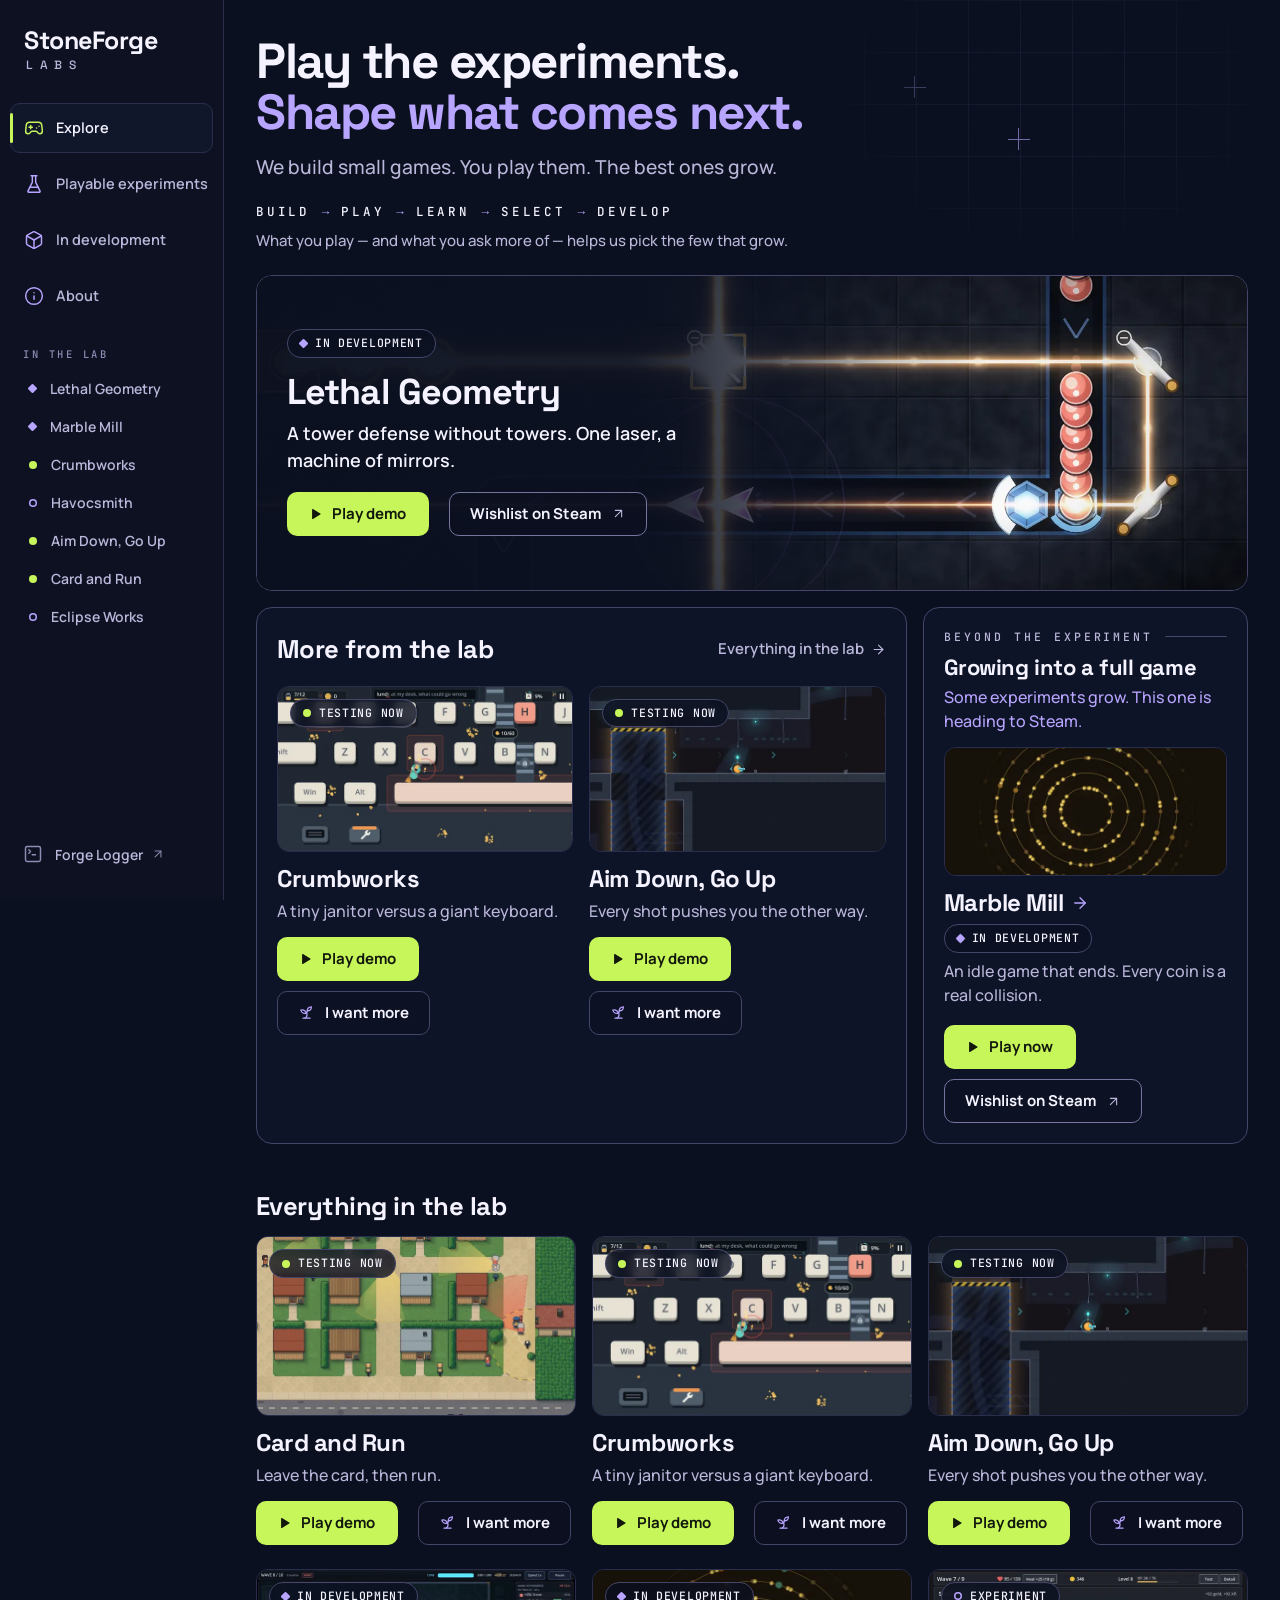
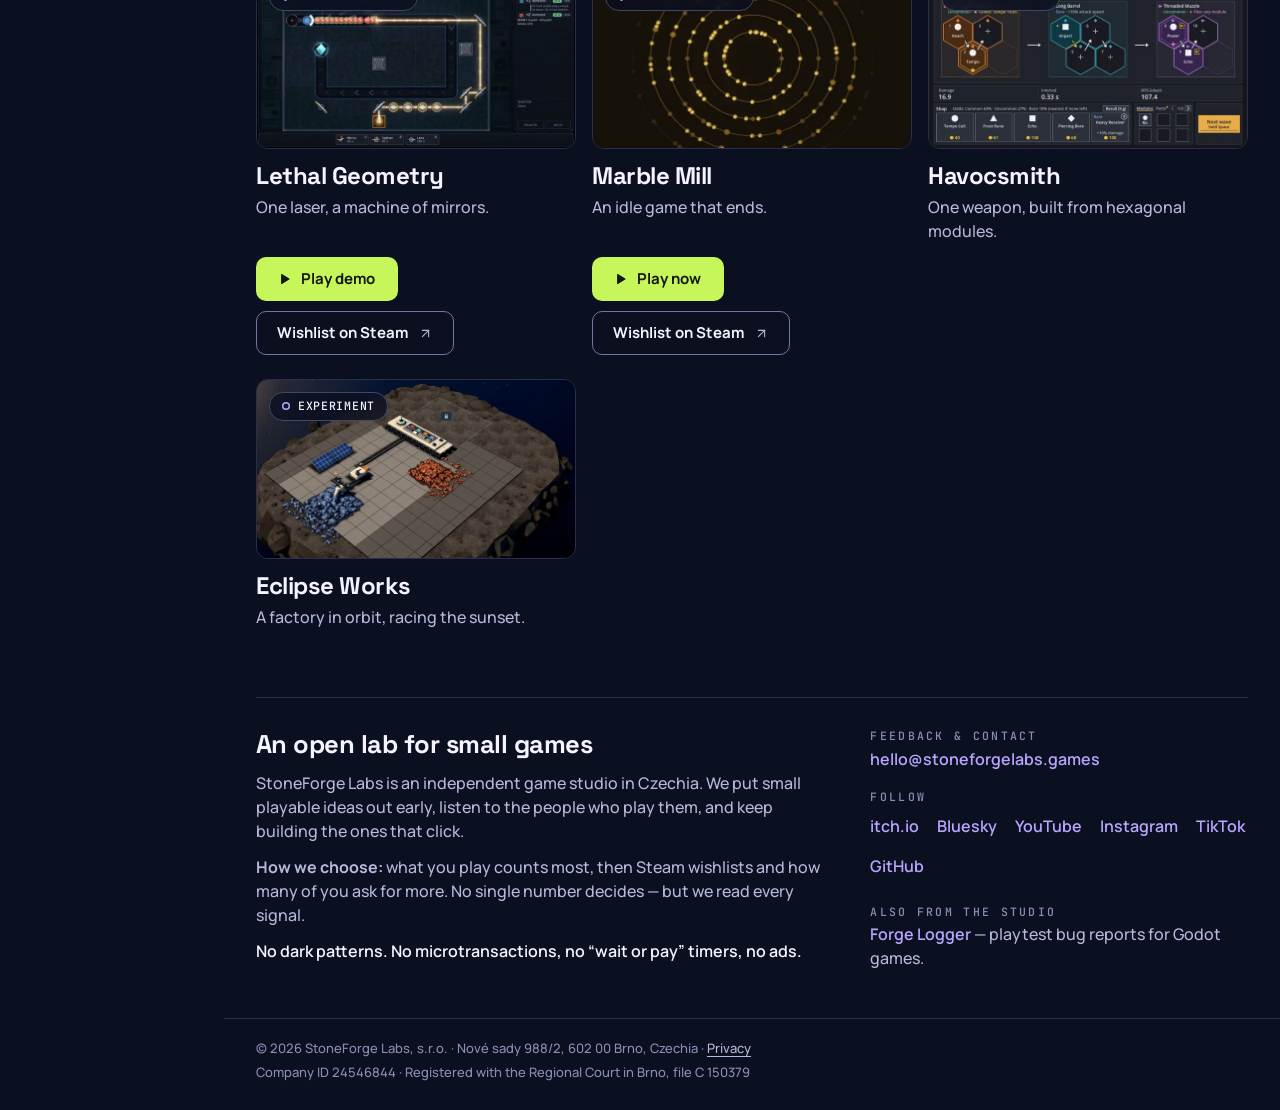
==== commit a9d95071: "denni beh studia 2026-10-28 (build_web.py z dat)" ====
--- a/index.html
+++ b/index.html
@@ -43,7 +43,7 @@
     <div class="rail__lab">
       <p class="rail__eyebrow" id="rail-lab">In the lab</p>
       <ul class="rail__games" aria-labelledby="rail-lab">
-        <li><a class="rail__game" href="lethal-geometry.html"><span class="sdot sdot--testing" aria-hidden="true"></span><span class="rail__gname">Lethal Geometry</span><span class="sr-only"> — Testing now</span></a></li><li><a class="rail__game" href="marble-mill.html"><span class="sdot sdot--in_development" aria-hidden="true"></span><span class="rail__gname">Marble Mill</span><span class="sr-only"> — In development</span></a></li><li><a class="rail__game" href="crumbworks.html"><span class="sdot sdot--testing" aria-hidden="true"></span><span class="rail__gname">Crumbworks</span><span class="sr-only"> — Testing now</span></a></li><li><a class="rail__game" href="havocsmith.html"><span class="sdot sdot--experiment" aria-hidden="true"></span><span class="rail__gname">Havocsmith</span><span class="sr-only"> — Experiment</span></a></li><li><a class="rail__game" href="aim-down-go-up.html"><span class="sdot sdot--testing" aria-hidden="true"></span><span class="rail__gname">Aim Down, Go Up</span><span class="sr-only"> — Testing now</span></a></li><li><a class="rail__game" href="card-and-run.html"><span class="sdot sdot--testing" aria-hidden="true"></span><span class="rail__gname">Card and Run</span><span class="sr-only"> — Testing now</span></a></li><li><a class="rail__game" href="eclipse-works.html"><span class="sdot sdot--experiment" aria-hidden="true"></span><span class="rail__gname">Eclipse Works</span><span class="sr-only"> — Experiment</span></a></li>
+        <li><a class="rail__game" href="lethal-geometry.html"><span class="sdot sdot--in_development" aria-hidden="true"></span><span class="rail__gname">Lethal Geometry</span><span class="sr-only"> — In development</span></a></li><li><a class="rail__game" href="marble-mill.html"><span class="sdot sdot--in_development" aria-hidden="true"></span><span class="rail__gname">Marble Mill</span><span class="sr-only"> — In development</span></a></li><li><a class="rail__game" href="crumbworks.html"><span class="sdot sdot--testing" aria-hidden="true"></span><span class="rail__gname">Crumbworks</span><span class="sr-only"> — Testing now</span></a></li><li><a class="rail__game" href="havocsmith.html"><span class="sdot sdot--experiment" aria-hidden="true"></span><span class="rail__gname">Havocsmith</span><span class="sr-only"> — Experiment</span></a></li><li><a class="rail__game" href="aim-down-go-up.html"><span class="sdot sdot--testing" aria-hidden="true"></span><span class="rail__gname">Aim Down, Go Up</span><span class="sr-only"> — Testing now</span></a></li><li><a class="rail__game" href="card-and-run.html"><span class="sdot sdot--testing" aria-hidden="true"></span><span class="rail__gname">Card and Run</span><span class="sr-only"> — Testing now</span></a></li><li><a class="rail__game" href="eclipse-works.html"><span class="sdot sdot--experiment" aria-hidden="true"></span><span class="rail__gname">Eclipse Works</span><span class="sr-only"> — Experiment</span></a></li>
       </ul>
     </div>
     <a class="rail__tool" href="https://forgelogger.dev" target="_blank" rel="noopener noreferrer"><svg width="20" height="20" viewBox="0 0 24 24" fill="none" stroke="currentColor" stroke-width="1.75" stroke-linecap="round" stroke-linejoin="round" aria-hidden="true"><path d="m7 11 2-2-2-2"/><path d="M11 13h4"/><rect width="18" height="18" x="3" y="3" rx="2"/></svg><span>Forge Logger</span><svg class="rail__ext" width="14" height="14" viewBox="0 0 24 24" fill="none" stroke="currentColor" stroke-width="1.75" stroke-linecap="round" stroke-linejoin="round" aria-hidden="true"><path d="M7 7h10v10"/><path d="M7 17 17 7"/></svg><span class="sr-only"> (playtest tool, opens in a new tab)</span></a>
@@ -70,10 +70,10 @@
 <section class="feature" id="play" aria-labelledby="feature-title">
   <img class="feature__art" src="assets/img/games/lethal-geometry-wide-1600.webp" srcset="assets/img/games/lethal-geometry-wide-960.webp 960w, assets/img/games/lethal-geometry-wide-1600.webp 1600w, assets/img/games/lethal-geometry-wide-2400.webp 2400w" sizes="(min-width: 1200px) min(1440px, calc(100vw - 288px)), (min-width: 900px) calc(100vw - 240px), 100vw" width="1600" height="517" alt="Lethal Geometry gameplay: a laser beam split by mirrors burns through a column of enemies on a dark grid" fetchpriority="high">
   <div class="feature__copy">
-    <p class="chip chip--testing"><span class="chip__dot" aria-hidden="true"></span><span>Testing now</span></p>
+    <p class="chip chip--in_development"><span class="chip__dot" aria-hidden="true"></span><span>In development</span></p>
     <h2 class="feature__title" id="feature-title"><a class="feature__link" href="lethal-geometry.html">Lethal Geometry</a></h2>
     <p class="feature__tagline">A tower defense without towers. One laser, a machine of mirrors.</p>
-    <div class="actions"><a class="btn btn--play" href="https://stoneforgelabs.itch.io/lethal-geometry" target="_blank" rel="noopener noreferrer" data-game="mirror-defense" data-place="feature" data-dest="itch"><svg class="btn__glyph" width="14" height="14" viewBox="0 0 24 24" aria-hidden="true"><path d="M7 4.5v15a1 1 0 0 0 1.5.86l12.5-7.5a1 1 0 0 0 0-1.72L8.5 3.64A1 1 0 0 0 7 4.5z" fill="currentColor"/></svg>Play demo<span class="sr-only"> of Lethal Geometry on itch.io</span></a><a class="btn btn--outline" href="https://store.steampowered.com/app/5325830/Lethal_Geometry/" target="_blank" rel="noopener noreferrer" data-game="mirror-defense" data-place="feature" data-kind="wishlist">Wishlist on Steam<span class="sr-only">: Lethal Geometry</span><svg width="15" height="15" viewBox="0 0 24 24" fill="none" stroke="currentColor" stroke-width="1.75" stroke-linecap="round" stroke-linejoin="round" aria-hidden="true"><path d="M7 7h10v10"/><path d="M7 17 17 7"/></svg></a></div>
+    <div class="actions"><a class="btn btn--play" href="https://store.steampowered.com/app/5325830/Lethal_Geometry/" target="_blank" rel="noopener noreferrer" data-game="mirror-defense" data-place="feature" data-dest="steam"><svg class="btn__glyph" width="14" height="14" viewBox="0 0 24 24" aria-hidden="true"><path d="M7 4.5v15a1 1 0 0 0 1.5.86l12.5-7.5a1 1 0 0 0 0-1.72L8.5 3.64A1 1 0 0 0 7 4.5z" fill="currentColor"/></svg>Play demo<span class="sr-only"> of Lethal Geometry on Steam</span></a><a class="btn btn--outline" href="https://store.steampowered.com/app/5325830/Lethal_Geometry/" target="_blank" rel="noopener noreferrer" data-game="mirror-defense" data-place="feature" data-kind="wishlist">Wishlist on Steam<span class="sr-only">: Lethal Geometry</span><svg width="15" height="15" viewBox="0 0 24 24" fill="none" stroke="currentColor" stroke-width="1.75" stroke-linecap="round" stroke-linejoin="round" aria-hidden="true"><path d="M7 7h10v10"/><path d="M7 17 17 7"/></svg></a></div>
   </div>
 </section>
 <!-- /build_web:featured -->
@@ -171,12 +171,12 @@
     <article class="game">
       <div class="game__media">
         <a class="game__medialink" href="lethal-geometry.html" tabindex="-1" aria-hidden="true"><img class="game__art" src="assets/img/games/lethal-geometry-loop-1280.webp" srcset="assets/img/games/lethal-geometry-loop-640.webp 640w, assets/img/games/lethal-geometry-loop-1280.webp 1280w" sizes="(min-width: 1200px) 420px, (min-width: 600px) 45vw, 100vw" width="1280" height="720" alt="Lethal Geometry gameplay: a column of enemies walks into a laser beam bent around the path by mirrors and charged by lenses" loading="lazy" decoding="async"></a>
-        <p class="chip chip--testing chip--onimage"><span class="chip__dot" aria-hidden="true"></span><span>Testing now</span></p>
+        <p class="chip chip--in_development chip--onimage"><span class="chip__dot" aria-hidden="true"></span><span>In development</span></p>
       </div>
       <div class="game__body">
         <h3 class="game__title"><a href="lethal-geometry.html">Lethal Geometry</a></h3>
         <p class="game__tagline">One laser, a machine of mirrors.</p>
-        <div class="actions"><a class="btn btn--play" href="https://stoneforgelabs.itch.io/lethal-geometry" target="_blank" rel="noopener noreferrer" data-game="mirror-defense" data-place="catalog" data-dest="itch"><svg class="btn__glyph" width="14" height="14" viewBox="0 0 24 24" aria-hidden="true"><path d="M7 4.5v15a1 1 0 0 0 1.5.86l12.5-7.5a1 1 0 0 0 0-1.72L8.5 3.64A1 1 0 0 0 7 4.5z" fill="currentColor"/></svg>Play demo<span class="sr-only"> of Lethal Geometry on itch.io</span></a><a class="btn btn--outline" href="https://store.steampowered.com/app/5325830/Lethal_Geometry/" target="_blank" rel="noopener noreferrer" data-game="mirror-defense" data-place="catalog" data-kind="wishlist">Wishlist on Steam<span class="sr-only">: Lethal Geometry</span><svg width="15" height="15" viewBox="0 0 24 24" fill="none" stroke="currentColor" stroke-width="1.75" stroke-linecap="round" stroke-linejoin="round" aria-hidden="true"><path d="M7 7h10v10"/><path d="M7 17 17 7"/></svg></a></div>
+        <div class="actions"><a class="btn btn--play" href="https://store.steampowered.com/app/5325830/Lethal_Geometry/" target="_blank" rel="noopener noreferrer" data-game="mirror-defense" data-place="catalog" data-dest="steam"><svg class="btn__glyph" width="14" height="14" viewBox="0 0 24 24" aria-hidden="true"><path d="M7 4.5v15a1 1 0 0 0 1.5.86l12.5-7.5a1 1 0 0 0 0-1.72L8.5 3.64A1 1 0 0 0 7 4.5z" fill="currentColor"/></svg>Play demo<span class="sr-only"> of Lethal Geometry on Steam</span></a><a class="btn btn--outline" href="https://store.steampowered.com/app/5325830/Lethal_Geometry/" target="_blank" rel="noopener noreferrer" data-game="mirror-defense" data-place="catalog" data-kind="wishlist">Wishlist on Steam<span class="sr-only">: Lethal Geometry</span><svg width="15" height="15" viewBox="0 0 24 24" fill="none" stroke="currentColor" stroke-width="1.75" stroke-linecap="round" stroke-linejoin="round" aria-hidden="true"><path d="M7 7h10v10"/><path d="M7 17 17 7"/></svg></a></div>
       </div>
     </article>
     <article class="game">
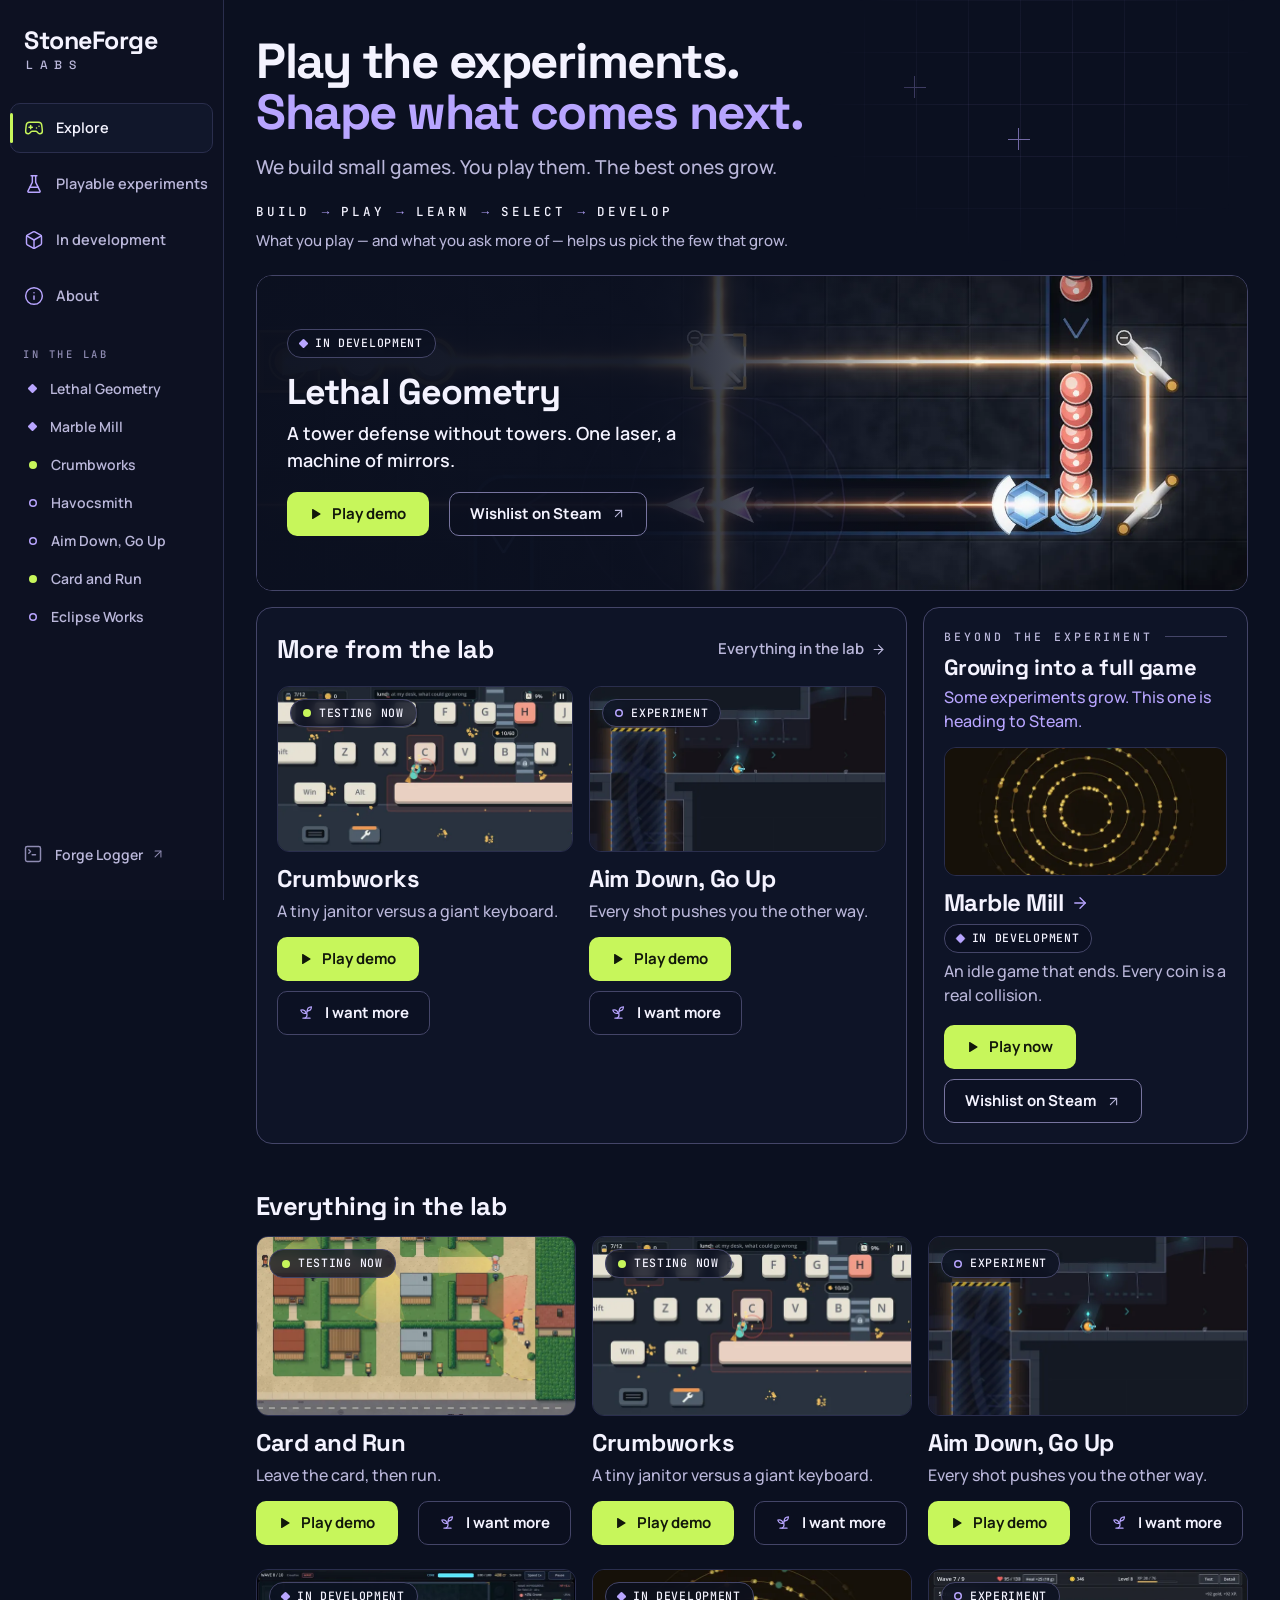
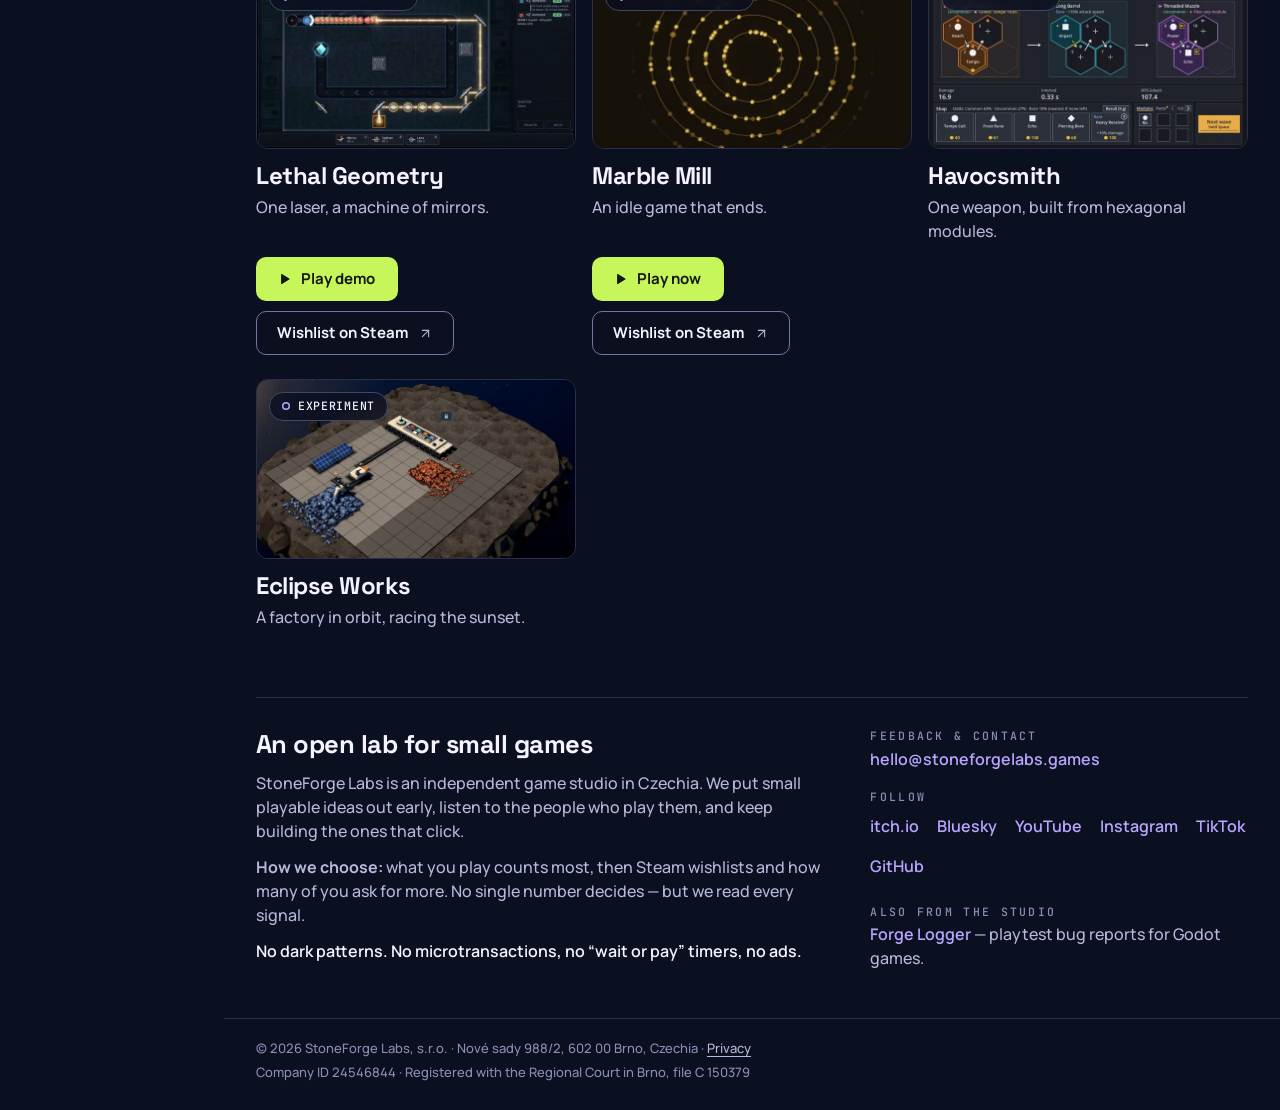
==== commit d321269e: "denni beh studia 2026-10-31 (build_web.py z dat)" ====
--- a/index.html
+++ b/index.html
@@ -43,7 +43,7 @@
     <div class="rail__lab">
       <p class="rail__eyebrow" id="rail-lab">In the lab</p>
       <ul class="rail__games" aria-labelledby="rail-lab">
-        <li><a class="rail__game" href="lethal-geometry.html"><span class="sdot sdot--in_development" aria-hidden="true"></span><span class="rail__gname">Lethal Geometry</span><span class="sr-only"> — In development</span></a></li><li><a class="rail__game" href="marble-mill.html"><span class="sdot sdot--in_development" aria-hidden="true"></span><span class="rail__gname">Marble Mill</span><span class="sr-only"> — In development</span></a></li><li><a class="rail__game" href="crumbworks.html"><span class="sdot sdot--testing" aria-hidden="true"></span><span class="rail__gname">Crumbworks</span><span class="sr-only"> — Testing now</span></a></li><li><a class="rail__game" href="havocsmith.html"><span class="sdot sdot--experiment" aria-hidden="true"></span><span class="rail__gname">Havocsmith</span><span class="sr-only"> — Experiment</span></a></li><li><a class="rail__game" href="aim-down-go-up.html"><span class="sdot sdot--testing" aria-hidden="true"></span><span class="rail__gname">Aim Down, Go Up</span><span class="sr-only"> — Testing now</span></a></li><li><a class="rail__game" href="card-and-run.html"><span class="sdot sdot--testing" aria-hidden="true"></span><span class="rail__gname">Card and Run</span><span class="sr-only"> — Testing now</span></a></li><li><a class="rail__game" href="eclipse-works.html"><span class="sdot sdot--experiment" aria-hidden="true"></span><span class="rail__gname">Eclipse Works</span><span class="sr-only"> — Experiment</span></a></li>
+        <li><a class="rail__game" href="lethal-geometry.html"><span class="sdot sdot--in_development" aria-hidden="true"></span><span class="rail__gname">Lethal Geometry</span><span class="sr-only"> — In development</span></a></li><li><a class="rail__game" href="marble-mill.html"><span class="sdot sdot--in_development" aria-hidden="true"></span><span class="rail__gname">Marble Mill</span><span class="sr-only"> — In development</span></a></li><li><a class="rail__game" href="crumbworks.html"><span class="sdot sdot--testing" aria-hidden="true"></span><span class="rail__gname">Crumbworks</span><span class="sr-only"> — Testing now</span></a></li><li><a class="rail__game" href="havocsmith.html"><span class="sdot sdot--experiment" aria-hidden="true"></span><span class="rail__gname">Havocsmith</span><span class="sr-only"> — Experiment</span></a></li><li><a class="rail__game" href="aim-down-go-up.html"><span class="sdot sdot--experiment" aria-hidden="true"></span><span class="rail__gname">Aim Down, Go Up</span><span class="sr-only"> — Experiment</span></a></li><li><a class="rail__game" href="card-and-run.html"><span class="sdot sdot--testing" aria-hidden="true"></span><span class="rail__gname">Card and Run</span><span class="sr-only"> — Testing now</span></a></li><li><a class="rail__game" href="eclipse-works.html"><span class="sdot sdot--experiment" aria-hidden="true"></span><span class="rail__gname">Eclipse Works</span><span class="sr-only"> — Experiment</span></a></li>
       </ul>
     </div>
     <a class="rail__tool" href="https://forgelogger.dev" target="_blank" rel="noopener noreferrer"><svg width="20" height="20" viewBox="0 0 24 24" fill="none" stroke="currentColor" stroke-width="1.75" stroke-linecap="round" stroke-linejoin="round" aria-hidden="true"><path d="m7 11 2-2-2-2"/><path d="M11 13h4"/><rect width="18" height="18" x="3" y="3" rx="2"/></svg><span>Forge Logger</span><svg class="rail__ext" width="14" height="14" viewBox="0 0 24 24" fill="none" stroke="currentColor" stroke-width="1.75" stroke-linecap="round" stroke-linejoin="round" aria-hidden="true"><path d="M7 7h10v10"/><path d="M7 17 17 7"/></svg><span class="sr-only"> (playtest tool, opens in a new tab)</span></a>
@@ -100,7 +100,7 @@
     <article class="game">
       <div class="game__media">
         <a class="game__medialink" href="aim-down-go-up.html" tabindex="-1" aria-hidden="true"><img class="game__art" src="assets/img/games/aim-down-go-up-1280.webp" srcset="assets/img/games/aim-down-go-up-640.webp 640w, assets/img/games/aim-down-go-up-1280.webp 1280w" sizes="(min-width: 1200px) 420px, (min-width: 600px) 45vw, 100vw" width="1280" height="720" alt="Aim Down, Go Up: a small orange robot with a pistol stands in a dark station corridor next to a striped gravity field" loading="lazy" decoding="async"></a>
-        <p class="chip chip--testing chip--onimage"><span class="chip__dot" aria-hidden="true"></span><span>Testing now</span></p>
+        <p class="chip chip--experiment chip--onimage"><span class="chip__dot" aria-hidden="true"></span><span>Experiment</span></p>
       </div>
       <div class="game__body">
         <h3 class="game__title"><a href="aim-down-go-up.html">Aim Down, Go Up</a></h3>
@@ -160,7 +160,7 @@
     <article class="game">
       <div class="game__media">
         <a class="game__medialink" href="aim-down-go-up.html" tabindex="-1" aria-hidden="true"><img class="game__art" src="assets/img/games/aim-down-go-up-1280.webp" srcset="assets/img/games/aim-down-go-up-640.webp 640w, assets/img/games/aim-down-go-up-1280.webp 1280w" sizes="(min-width: 1200px) 420px, (min-width: 600px) 45vw, 100vw" width="1280" height="720" alt="Aim Down, Go Up: a small orange robot with a pistol stands in a dark station corridor next to a striped gravity field" loading="lazy" decoding="async"></a>
-        <p class="chip chip--testing chip--onimage"><span class="chip__dot" aria-hidden="true"></span><span>Testing now</span></p>
+        <p class="chip chip--experiment chip--onimage"><span class="chip__dot" aria-hidden="true"></span><span>Experiment</span></p>
       </div>
       <div class="game__body">
         <h3 class="game__title"><a href="aim-down-go-up.html">Aim Down, Go Up</a></h3>
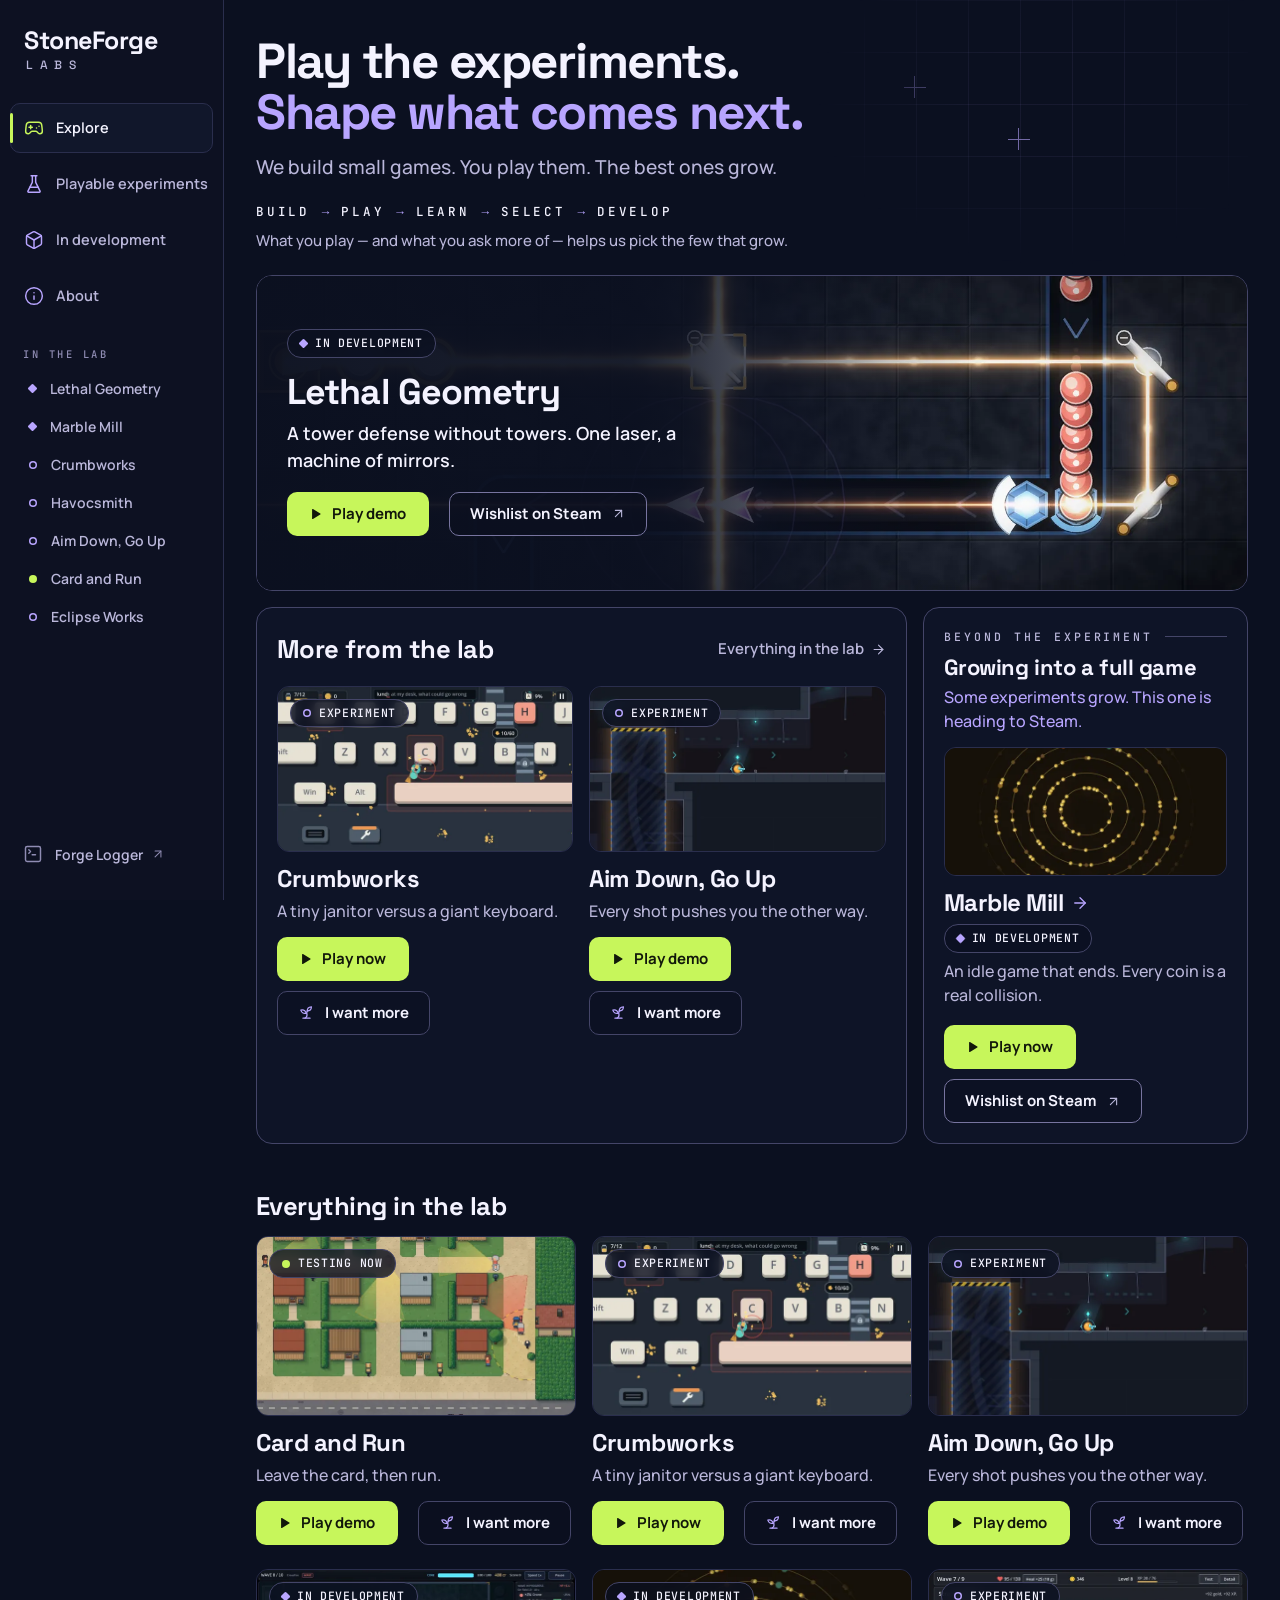
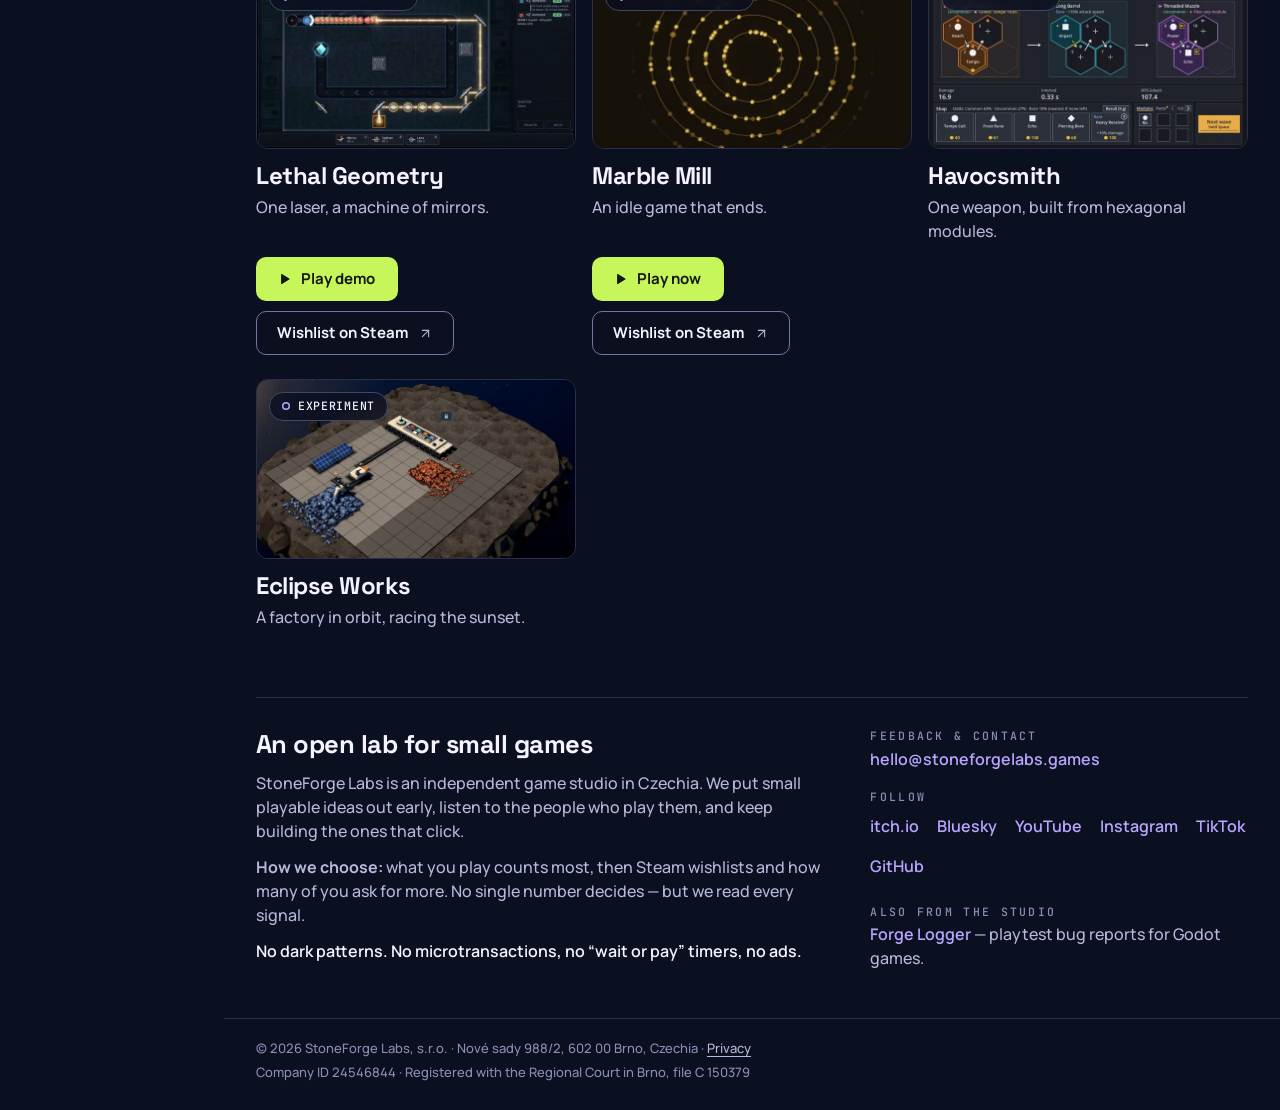
==== commit dba4e01e: "denni beh studia 2026-11-02 (build_web.py z dat)" ====
--- a/index.html
+++ b/index.html
@@ -43,7 +43,7 @@
     <div class="rail__lab">
       <p class="rail__eyebrow" id="rail-lab">In the lab</p>
       <ul class="rail__games" aria-labelledby="rail-lab">
-        <li><a class="rail__game" href="lethal-geometry.html"><span class="sdot sdot--in_development" aria-hidden="true"></span><span class="rail__gname">Lethal Geometry</span><span class="sr-only"> — In development</span></a></li><li><a class="rail__game" href="marble-mill.html"><span class="sdot sdot--in_development" aria-hidden="true"></span><span class="rail__gname">Marble Mill</span><span class="sr-only"> — In development</span></a></li><li><a class="rail__game" href="crumbworks.html"><span class="sdot sdot--testing" aria-hidden="true"></span><span class="rail__gname">Crumbworks</span><span class="sr-only"> — Testing now</span></a></li><li><a class="rail__game" href="havocsmith.html"><span class="sdot sdot--experiment" aria-hidden="true"></span><span class="rail__gname">Havocsmith</span><span class="sr-only"> — Experiment</span></a></li><li><a class="rail__game" href="aim-down-go-up.html"><span class="sdot sdot--experiment" aria-hidden="true"></span><span class="rail__gname">Aim Down, Go Up</span><span class="sr-only"> — Experiment</span></a></li><li><a class="rail__game" href="card-and-run.html"><span class="sdot sdot--testing" aria-hidden="true"></span><span class="rail__gname">Card and Run</span><span class="sr-only"> — Testing now</span></a></li><li><a class="rail__game" href="eclipse-works.html"><span class="sdot sdot--experiment" aria-hidden="true"></span><span class="rail__gname">Eclipse Works</span><span class="sr-only"> — Experiment</span></a></li>
+        <li><a class="rail__game" href="lethal-geometry.html"><span class="sdot sdot--in_development" aria-hidden="true"></span><span class="rail__gname">Lethal Geometry</span><span class="sr-only"> — In development</span></a></li><li><a class="rail__game" href="marble-mill.html"><span class="sdot sdot--in_development" aria-hidden="true"></span><span class="rail__gname">Marble Mill</span><span class="sr-only"> — In development</span></a></li><li><a class="rail__game" href="crumbworks.html"><span class="sdot sdot--experiment" aria-hidden="true"></span><span class="rail__gname">Crumbworks</span><span class="sr-only"> — Experiment</span></a></li><li><a class="rail__game" href="havocsmith.html"><span class="sdot sdot--experiment" aria-hidden="true"></span><span class="rail__gname">Havocsmith</span><span class="sr-only"> — Experiment</span></a></li><li><a class="rail__game" href="aim-down-go-up.html"><span class="sdot sdot--experiment" aria-hidden="true"></span><span class="rail__gname">Aim Down, Go Up</span><span class="sr-only"> — Experiment</span></a></li><li><a class="rail__game" href="card-and-run.html"><span class="sdot sdot--testing" aria-hidden="true"></span><span class="rail__gname">Card and Run</span><span class="sr-only"> — Testing now</span></a></li><li><a class="rail__game" href="eclipse-works.html"><span class="sdot sdot--experiment" aria-hidden="true"></span><span class="rail__gname">Eclipse Works</span><span class="sr-only"> — Experiment</span></a></li>
       </ul>
     </div>
     <a class="rail__tool" href="https://forgelogger.dev" target="_blank" rel="noopener noreferrer"><svg width="20" height="20" viewBox="0 0 24 24" fill="none" stroke="currentColor" stroke-width="1.75" stroke-linecap="round" stroke-linejoin="round" aria-hidden="true"><path d="m7 11 2-2-2-2"/><path d="M11 13h4"/><rect width="18" height="18" x="3" y="3" rx="2"/></svg><span>Forge Logger</span><svg class="rail__ext" width="14" height="14" viewBox="0 0 24 24" fill="none" stroke="currentColor" stroke-width="1.75" stroke-linecap="round" stroke-linejoin="round" aria-hidden="true"><path d="M7 7h10v10"/><path d="M7 17 17 7"/></svg><span class="sr-only"> (playtest tool, opens in a new tab)</span></a>
@@ -89,12 +89,12 @@
     <article class="game">
       <div class="game__media">
         <a class="game__medialink" href="crumbworks.html" tabindex="-1" aria-hidden="true"><img class="game__art" src="assets/img/games/crumbworks-1280.webp" srcset="assets/img/games/crumbworks-640.webp 640w, assets/img/games/crumbworks-1280.webp 1280w" sizes="(min-width: 1200px) 420px, (min-width: 600px) 45vw, 100vw" width="1280" height="720" alt="Crumbworks: a tiny janitor sweeps crumbs between the keys of a giant keyboard" loading="lazy" decoding="async"></a>
-        <p class="chip chip--testing chip--onimage"><span class="chip__dot" aria-hidden="true"></span><span>Testing now</span></p>
+        <p class="chip chip--experiment chip--onimage"><span class="chip__dot" aria-hidden="true"></span><span>Experiment</span></p>
       </div>
       <div class="game__body">
         <h3 class="game__title"><a href="crumbworks.html">Crumbworks</a></h3>
         <p class="game__tagline">A tiny janitor versus a giant keyboard.</p>
-        <div class="actions"><a class="btn btn--play" href="https://stoneforgelabs.itch.io/crumbworks" target="_blank" rel="noopener noreferrer" data-game="crumbworks" data-place="card" data-dest="itch"><svg class="btn__glyph" width="14" height="14" viewBox="0 0 24 24" aria-hidden="true"><path d="M7 4.5v15a1 1 0 0 0 1.5.86l12.5-7.5a1 1 0 0 0 0-1.72L8.5 3.64A1 1 0 0 0 7 4.5z" fill="currentColor"/></svg>Play demo<span class="sr-only"> of Crumbworks on itch.io</span></a><button class="btn btn--want" type="button" data-want-more="crumbworks" data-place="card" aria-pressed="false" hidden><svg width="17" height="17" viewBox="0 0 24 24" fill="none" stroke="currentColor" stroke-width="1.75" stroke-linecap="round" stroke-linejoin="round" aria-hidden="true"><path d="M7 20h10"/><path d="M10 20c5.5-2.5.8-6.4 3-10"/><path d="M9.5 9.4c1.1.8 1.8 2.2 2.3 3.7-2 .4-3.5.4-4.8-.3-1.2-.6-2.3-1.9-3-4.2 2.8-.5 4.4 0 5.5.8z"/><path d="M14.1 6a7 7 0 0 0-1.1 4c1.9-.1 3.3-.6 4.3-1.4 1-1 1.6-2.3 1.7-4.6-2.7.1-4 1-4.9 2z"/></svg><span class="btn__label">I want more</span><span class="sr-only">: Crumbworks</span></button></div>
+        <div class="actions"><a class="btn btn--play" href="/play/crumbworks.html" data-game="crumbworks" data-place="card" data-dest="web"><svg class="btn__glyph" width="14" height="14" viewBox="0 0 24 24" aria-hidden="true"><path d="M7 4.5v15a1 1 0 0 0 1.5.86l12.5-7.5a1 1 0 0 0 0-1.72L8.5 3.64A1 1 0 0 0 7 4.5z" fill="currentColor"/></svg>Play now<span class="sr-only"> Crumbworks in your browser</span></a><button class="btn btn--want" type="button" data-want-more="crumbworks" data-place="card" aria-pressed="false" hidden><svg width="17" height="17" viewBox="0 0 24 24" fill="none" stroke="currentColor" stroke-width="1.75" stroke-linecap="round" stroke-linejoin="round" aria-hidden="true"><path d="M7 20h10"/><path d="M10 20c5.5-2.5.8-6.4 3-10"/><path d="M9.5 9.4c1.1.8 1.8 2.2 2.3 3.7-2 .4-3.5.4-4.8-.3-1.2-.6-2.3-1.9-3-4.2 2.8-.5 4.4 0 5.5.8z"/><path d="M14.1 6a7 7 0 0 0-1.1 4c1.9-.1 3.3-.6 4.3-1.4 1-1 1.6-2.3 1.7-4.6-2.7.1-4 1-4.9 2z"/></svg><span class="btn__label">I want more</span><span class="sr-only">: Crumbworks</span></button></div>
       </div>
     </article>
     <article class="game">
@@ -149,12 +149,12 @@
     <article class="game">
       <div class="game__media">
         <a class="game__medialink" href="crumbworks.html" tabindex="-1" aria-hidden="true"><img class="game__art" src="assets/img/games/crumbworks-1280.webp" srcset="assets/img/games/crumbworks-640.webp 640w, assets/img/games/crumbworks-1280.webp 1280w" sizes="(min-width: 1200px) 420px, (min-width: 600px) 45vw, 100vw" width="1280" height="720" alt="Crumbworks: a tiny janitor sweeps crumbs between the keys of a giant keyboard" loading="lazy" decoding="async"></a>
-        <p class="chip chip--testing chip--onimage"><span class="chip__dot" aria-hidden="true"></span><span>Testing now</span></p>
+        <p class="chip chip--experiment chip--onimage"><span class="chip__dot" aria-hidden="true"></span><span>Experiment</span></p>
       </div>
       <div class="game__body">
         <h3 class="game__title"><a href="crumbworks.html">Crumbworks</a></h3>
         <p class="game__tagline">A tiny janitor versus a giant keyboard.</p>
-        <div class="actions"><a class="btn btn--play" href="https://stoneforgelabs.itch.io/crumbworks" target="_blank" rel="noopener noreferrer" data-game="crumbworks" data-place="catalog" data-dest="itch"><svg class="btn__glyph" width="14" height="14" viewBox="0 0 24 24" aria-hidden="true"><path d="M7 4.5v15a1 1 0 0 0 1.5.86l12.5-7.5a1 1 0 0 0 0-1.72L8.5 3.64A1 1 0 0 0 7 4.5z" fill="currentColor"/></svg>Play demo<span class="sr-only"> of Crumbworks on itch.io</span></a><button class="btn btn--want" type="button" data-want-more="crumbworks" data-place="catalog" aria-pressed="false" hidden><svg width="17" height="17" viewBox="0 0 24 24" fill="none" stroke="currentColor" stroke-width="1.75" stroke-linecap="round" stroke-linejoin="round" aria-hidden="true"><path d="M7 20h10"/><path d="M10 20c5.5-2.5.8-6.4 3-10"/><path d="M9.5 9.4c1.1.8 1.8 2.2 2.3 3.7-2 .4-3.5.4-4.8-.3-1.2-.6-2.3-1.9-3-4.2 2.8-.5 4.4 0 5.5.8z"/><path d="M14.1 6a7 7 0 0 0-1.1 4c1.9-.1 3.3-.6 4.3-1.4 1-1 1.6-2.3 1.7-4.6-2.7.1-4 1-4.9 2z"/></svg><span class="btn__label">I want more</span><span class="sr-only">: Crumbworks</span></button></div>
+        <div class="actions"><a class="btn btn--play" href="/play/crumbworks.html" data-game="crumbworks" data-place="catalog" data-dest="web"><svg class="btn__glyph" width="14" height="14" viewBox="0 0 24 24" aria-hidden="true"><path d="M7 4.5v15a1 1 0 0 0 1.5.86l12.5-7.5a1 1 0 0 0 0-1.72L8.5 3.64A1 1 0 0 0 7 4.5z" fill="currentColor"/></svg>Play now<span class="sr-only"> Crumbworks in your browser</span></a><button class="btn btn--want" type="button" data-want-more="crumbworks" data-place="catalog" aria-pressed="false" hidden><svg width="17" height="17" viewBox="0 0 24 24" fill="none" stroke="currentColor" stroke-width="1.75" stroke-linecap="round" stroke-linejoin="round" aria-hidden="true"><path d="M7 20h10"/><path d="M10 20c5.5-2.5.8-6.4 3-10"/><path d="M9.5 9.4c1.1.8 1.8 2.2 2.3 3.7-2 .4-3.5.4-4.8-.3-1.2-.6-2.3-1.9-3-4.2 2.8-.5 4.4 0 5.5.8z"/><path d="M14.1 6a7 7 0 0 0-1.1 4c1.9-.1 3.3-.6 4.3-1.4 1-1 1.6-2.3 1.7-4.6-2.7.1-4 1-4.9 2z"/></svg><span class="btn__label">I want more</span><span class="sr-only">: Crumbworks</span></button></div>
       </div>
     </article>
     <article class="game">
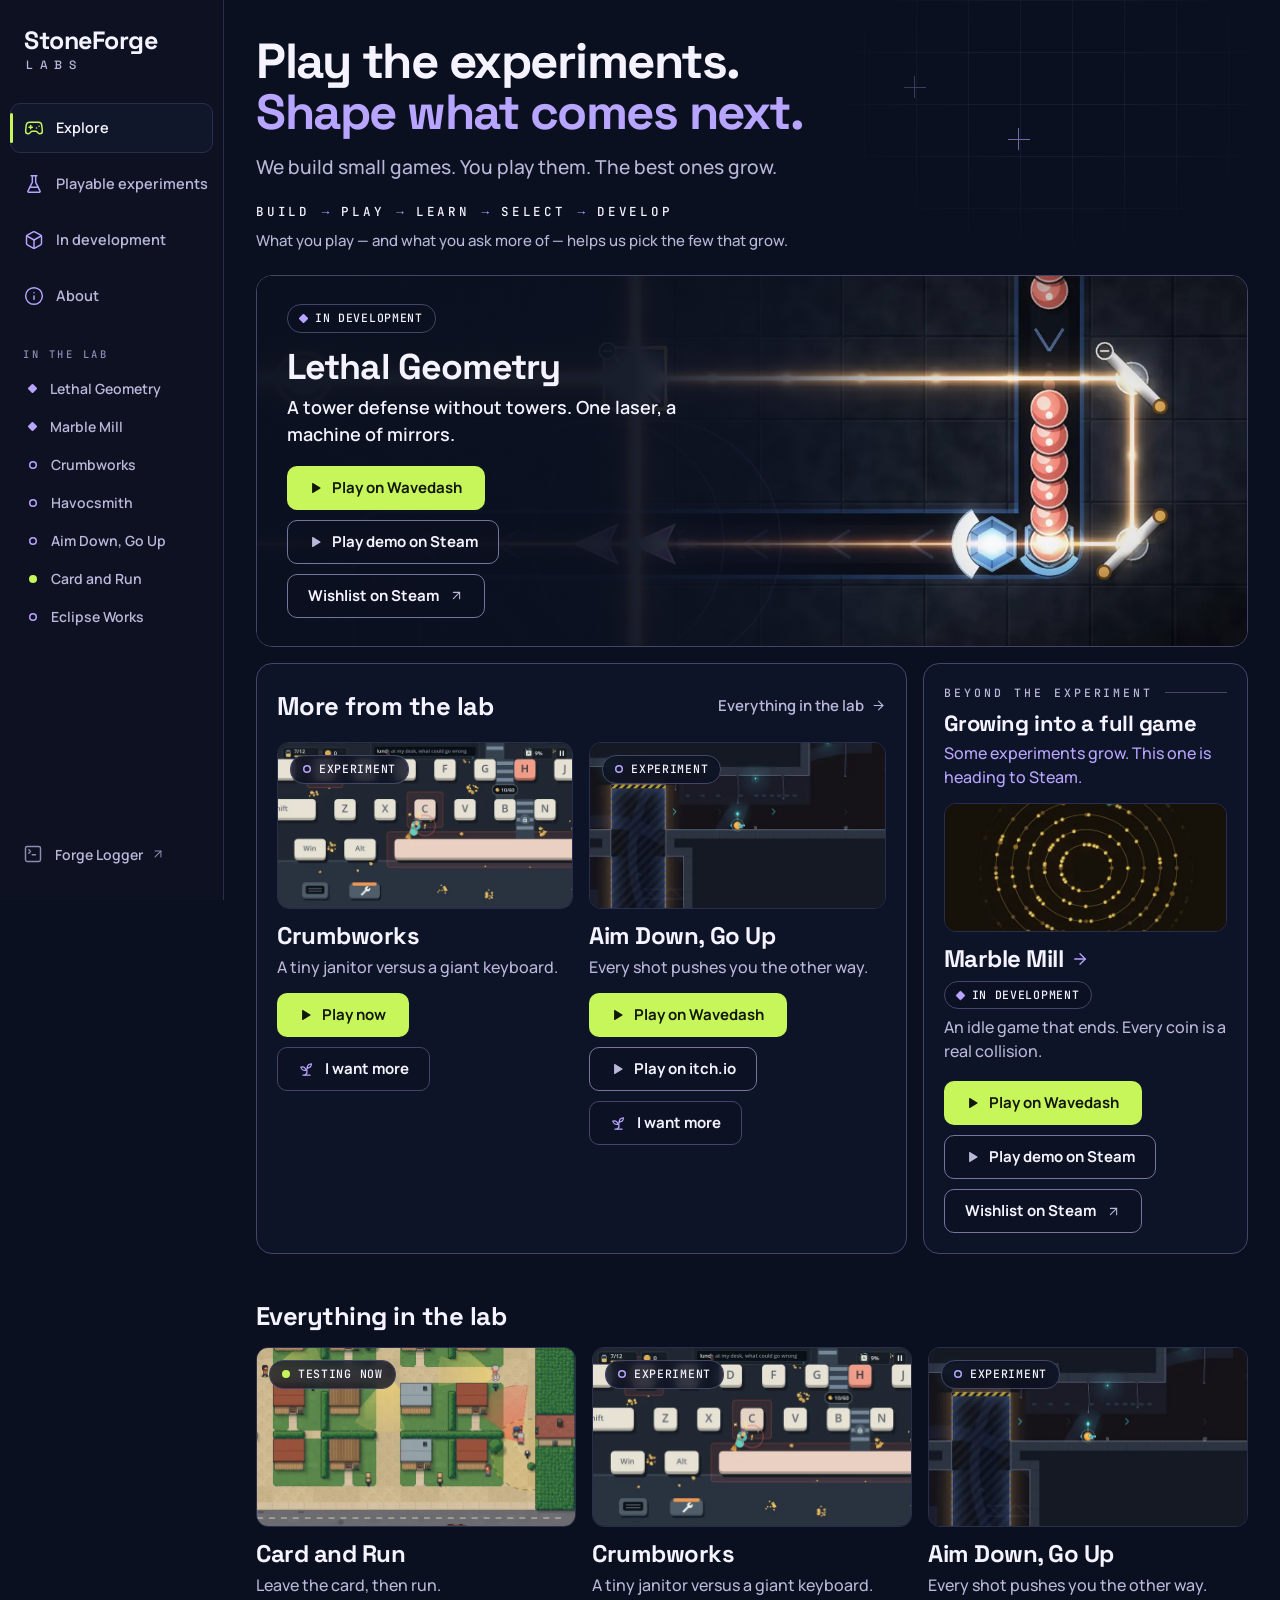
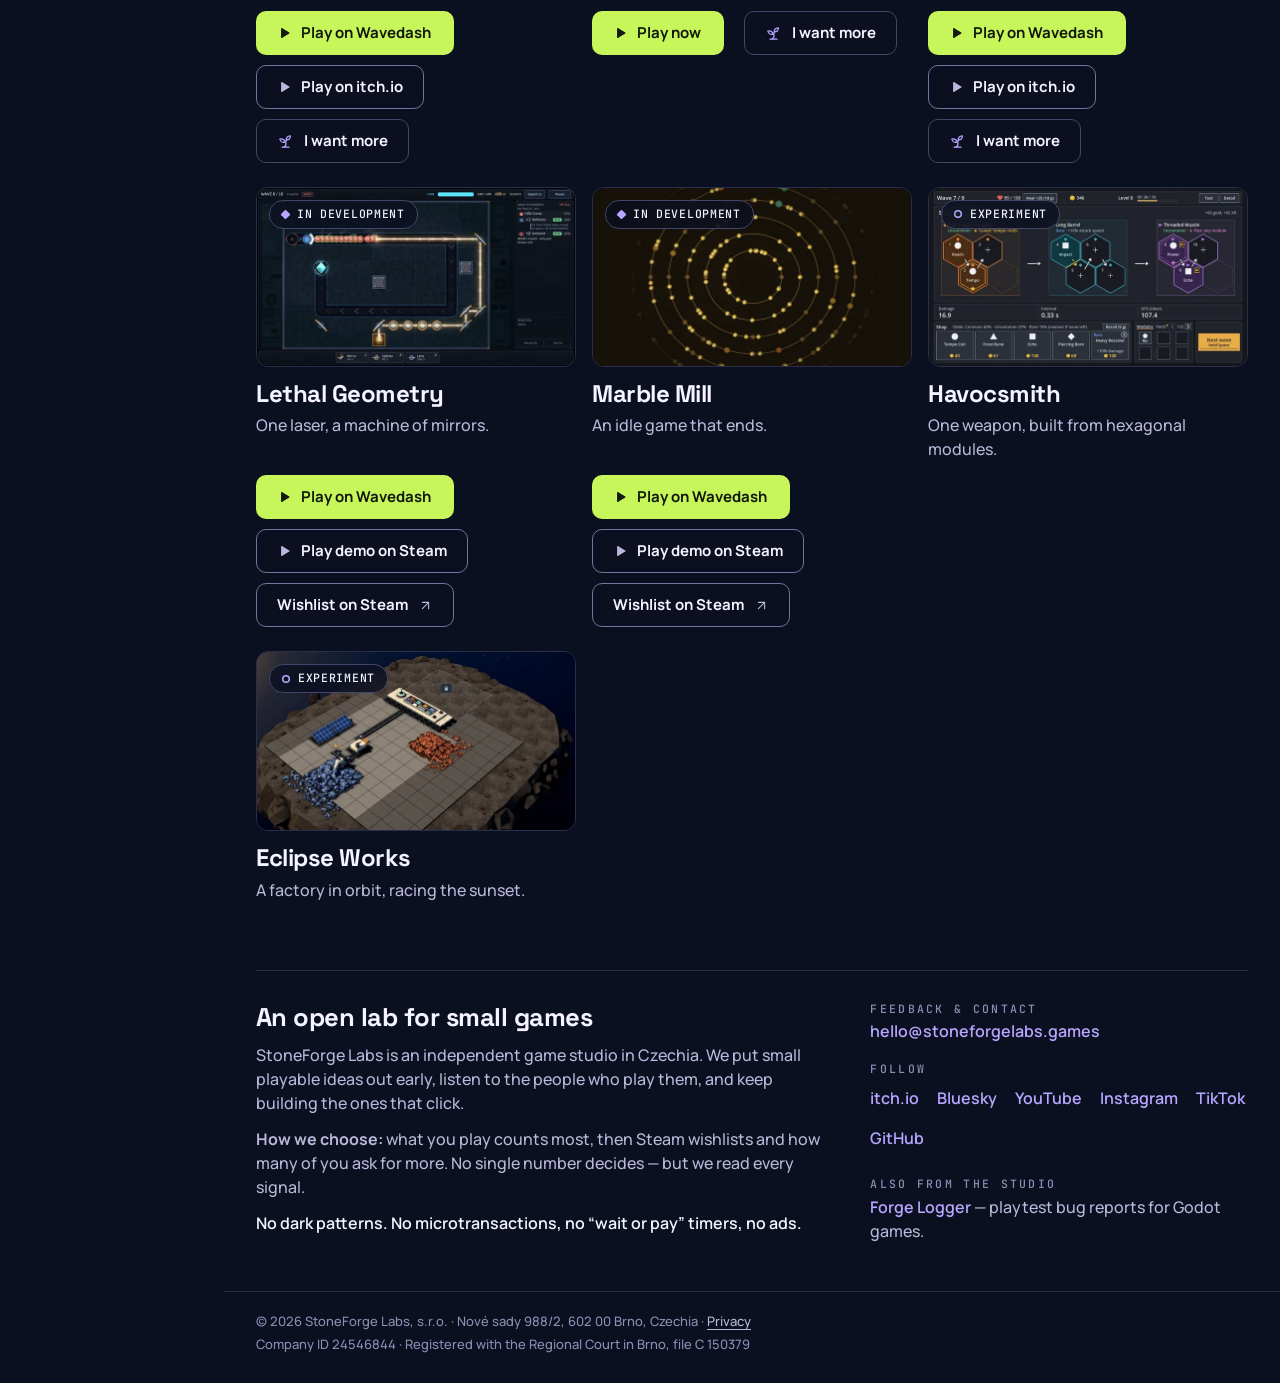
==== commit 2f8a82a2: "denni beh studia 2026-11-09 (build_web.py z dat)" ====
--- a/index.html
+++ b/index.html
@@ -73,7 +73,7 @@
     <p class="chip chip--in_development"><span class="chip__dot" aria-hidden="true"></span><span>In development</span></p>
     <h2 class="feature__title" id="feature-title"><a class="feature__link" href="lethal-geometry.html">Lethal Geometry</a></h2>
     <p class="feature__tagline">A tower defense without towers. One laser, a machine of mirrors.</p>
-    <div class="actions"><a class="btn btn--play" href="https://store.steampowered.com/app/5325830/Lethal_Geometry/" target="_blank" rel="noopener noreferrer" data-game="mirror-defense" data-place="feature" data-dest="steam"><svg class="btn__glyph" width="14" height="14" viewBox="0 0 24 24" aria-hidden="true"><path d="M7 4.5v15a1 1 0 0 0 1.5.86l12.5-7.5a1 1 0 0 0 0-1.72L8.5 3.64A1 1 0 0 0 7 4.5z" fill="currentColor"/></svg>Play demo<span class="sr-only"> of Lethal Geometry on Steam</span></a><a class="btn btn--outline" href="https://store.steampowered.com/app/5325830/Lethal_Geometry/" target="_blank" rel="noopener noreferrer" data-game="mirror-defense" data-place="feature" data-kind="wishlist">Wishlist on Steam<span class="sr-only">: Lethal Geometry</span><svg width="15" height="15" viewBox="0 0 24 24" fill="none" stroke="currentColor" stroke-width="1.75" stroke-linecap="round" stroke-linejoin="round" aria-hidden="true"><path d="M7 7h10v10"/><path d="M7 17 17 7"/></svg></a></div>
+    <div class="actions"><a class="btn btn--play" href="https://wavedash.com/games/lethal-geometry" target="_blank" rel="noopener noreferrer" data-game="mirror-defense" data-place="feature" data-dest="wavedash"><svg class="btn__glyph" width="14" height="14" viewBox="0 0 24 24" aria-hidden="true"><path d="M7 4.5v15a1 1 0 0 0 1.5.86l12.5-7.5a1 1 0 0 0 0-1.72L8.5 3.64A1 1 0 0 0 7 4.5z" fill="currentColor"/></svg>Play on Wavedash<span class="sr-only">: Lethal Geometry</span></a><a class="btn btn--outline" href="https://store.steampowered.com/app/5342240/" target="_blank" rel="noopener noreferrer" data-game="mirror-defense" data-place="feature" data-dest="steam" data-play><svg class="btn__glyph" width="14" height="14" viewBox="0 0 24 24" aria-hidden="true"><path d="M7 4.5v15a1 1 0 0 0 1.5.86l12.5-7.5a1 1 0 0 0 0-1.72L8.5 3.64A1 1 0 0 0 7 4.5z" fill="currentColor"/></svg>Play demo on Steam<span class="sr-only">: Lethal Geometry</span></a><a class="btn btn--outline" href="https://store.steampowered.com/app/5325830/Lethal_Geometry/" target="_blank" rel="noopener noreferrer" data-game="mirror-defense" data-place="feature" data-kind="wishlist">Wishlist on Steam<span class="sr-only">: Lethal Geometry</span><svg width="15" height="15" viewBox="0 0 24 24" fill="none" stroke="currentColor" stroke-width="1.75" stroke-linecap="round" stroke-linejoin="round" aria-hidden="true"><path d="M7 7h10v10"/><path d="M7 17 17 7"/></svg></a></div>
   </div>
 </section>
 <!-- /build_web:featured -->
@@ -105,7 +105,7 @@
       <div class="game__body">
         <h3 class="game__title"><a href="aim-down-go-up.html">Aim Down, Go Up</a></h3>
         <p class="game__tagline">Every shot pushes you the other way.</p>
-        <div class="actions"><a class="btn btn--play" href="https://stoneforgelabs.itch.io/aim-down-go-up" target="_blank" rel="noopener noreferrer" data-game="aim-down-go-up" data-place="card" data-dest="itch"><svg class="btn__glyph" width="14" height="14" viewBox="0 0 24 24" aria-hidden="true"><path d="M7 4.5v15a1 1 0 0 0 1.5.86l12.5-7.5a1 1 0 0 0 0-1.72L8.5 3.64A1 1 0 0 0 7 4.5z" fill="currentColor"/></svg>Play demo<span class="sr-only"> of Aim Down, Go Up on itch.io</span></a><button class="btn btn--want" type="button" data-want-more="aim-down-go-up" data-place="card" aria-pressed="false" hidden><svg width="17" height="17" viewBox="0 0 24 24" fill="none" stroke="currentColor" stroke-width="1.75" stroke-linecap="round" stroke-linejoin="round" aria-hidden="true"><path d="M7 20h10"/><path d="M10 20c5.5-2.5.8-6.4 3-10"/><path d="M9.5 9.4c1.1.8 1.8 2.2 2.3 3.7-2 .4-3.5.4-4.8-.3-1.2-.6-2.3-1.9-3-4.2 2.8-.5 4.4 0 5.5.8z"/><path d="M14.1 6a7 7 0 0 0-1.1 4c1.9-.1 3.3-.6 4.3-1.4 1-1 1.6-2.3 1.7-4.6-2.7.1-4 1-4.9 2z"/></svg><span class="btn__label">I want more</span><span class="sr-only">: Aim Down, Go Up</span></button></div>
+        <div class="actions"><a class="btn btn--play" href="https://wavedash.com/games/aim-down-go-up" target="_blank" rel="noopener noreferrer" data-game="aim-down-go-up" data-place="card" data-dest="wavedash"><svg class="btn__glyph" width="14" height="14" viewBox="0 0 24 24" aria-hidden="true"><path d="M7 4.5v15a1 1 0 0 0 1.5.86l12.5-7.5a1 1 0 0 0 0-1.72L8.5 3.64A1 1 0 0 0 7 4.5z" fill="currentColor"/></svg>Play on Wavedash<span class="sr-only">: Aim Down, Go Up</span></a><a class="btn btn--outline" href="https://stoneforgelabs.itch.io/aim-down-go-up" target="_blank" rel="noopener noreferrer" data-game="aim-down-go-up" data-place="card" data-dest="itch" data-play><svg class="btn__glyph" width="14" height="14" viewBox="0 0 24 24" aria-hidden="true"><path d="M7 4.5v15a1 1 0 0 0 1.5.86l12.5-7.5a1 1 0 0 0 0-1.72L8.5 3.64A1 1 0 0 0 7 4.5z" fill="currentColor"/></svg>Play on itch.io<span class="sr-only">: Aim Down, Go Up</span></a><button class="btn btn--want" type="button" data-want-more="aim-down-go-up" data-place="card" aria-pressed="false" hidden><svg width="17" height="17" viewBox="0 0 24 24" fill="none" stroke="currentColor" stroke-width="1.75" stroke-linecap="round" stroke-linejoin="round" aria-hidden="true"><path d="M7 20h10"/><path d="M10 20c5.5-2.5.8-6.4 3-10"/><path d="M9.5 9.4c1.1.8 1.8 2.2 2.3 3.7-2 .4-3.5.4-4.8-.3-1.2-.6-2.3-1.9-3-4.2 2.8-.5 4.4 0 5.5.8z"/><path d="M14.1 6a7 7 0 0 0-1.1 4c1.9-.1 3.3-.6 4.3-1.4 1-1 1.6-2.3 1.7-4.6-2.7.1-4 1-4.9 2z"/></svg><span class="btn__label">I want more</span><span class="sr-only">: Aim Down, Go Up</span></button></div>
       </div>
     </article>
   </div>
@@ -125,7 +125,7 @@
       <p class="chip chip--in_development"><span class="chip__dot" aria-hidden="true"></span><span>In development</span></p>
     </div>
     <p class="game__tagline">An idle game that ends. Every coin is a real collision.</p>
-    <div class="actions"><a class="btn btn--play" href="/play/marble-mill.html" data-game="marble-mill" data-place="spotlight" data-dest="web"><svg class="btn__glyph" width="14" height="14" viewBox="0 0 24 24" aria-hidden="true"><path d="M7 4.5v15a1 1 0 0 0 1.5.86l12.5-7.5a1 1 0 0 0 0-1.72L8.5 3.64A1 1 0 0 0 7 4.5z" fill="currentColor"/></svg>Play now<span class="sr-only"> Marble Mill in your browser</span></a><a class="btn btn--outline" href="https://store.steampowered.com/app/5077600/Marble_Mill/" target="_blank" rel="noopener noreferrer" data-game="marble-mill" data-place="spotlight" data-kind="wishlist">Wishlist on Steam<span class="sr-only">: Marble Mill</span><svg width="15" height="15" viewBox="0 0 24 24" fill="none" stroke="currentColor" stroke-width="1.75" stroke-linecap="round" stroke-linejoin="round" aria-hidden="true"><path d="M7 7h10v10"/><path d="M7 17 17 7"/></svg></a></div>
+    <div class="actions"><a class="btn btn--play" href="https://wavedash.com/games/marble-mill" target="_blank" rel="noopener noreferrer" data-game="marble-mill" data-place="spotlight" data-dest="wavedash"><svg class="btn__glyph" width="14" height="14" viewBox="0 0 24 24" aria-hidden="true"><path d="M7 4.5v15a1 1 0 0 0 1.5.86l12.5-7.5a1 1 0 0 0 0-1.72L8.5 3.64A1 1 0 0 0 7 4.5z" fill="currentColor"/></svg>Play on Wavedash<span class="sr-only">: Marble Mill</span></a><a class="btn btn--outline" href="https://store.steampowered.com/app/5263520/" target="_blank" rel="noopener noreferrer" data-game="marble-mill" data-place="spotlight" data-dest="steam" data-play><svg class="btn__glyph" width="14" height="14" viewBox="0 0 24 24" aria-hidden="true"><path d="M7 4.5v15a1 1 0 0 0 1.5.86l12.5-7.5a1 1 0 0 0 0-1.72L8.5 3.64A1 1 0 0 0 7 4.5z" fill="currentColor"/></svg>Play demo on Steam<span class="sr-only">: Marble Mill</span></a><a class="btn btn--outline" href="https://store.steampowered.com/app/5077600/Marble_Mill/" target="_blank" rel="noopener noreferrer" data-game="marble-mill" data-place="spotlight" data-kind="wishlist">Wishlist on Steam<span class="sr-only">: Marble Mill</span><svg width="15" height="15" viewBox="0 0 24 24" fill="none" stroke="currentColor" stroke-width="1.75" stroke-linecap="round" stroke-linejoin="round" aria-hidden="true"><path d="M7 7h10v10"/><path d="M7 17 17 7"/></svg></a></div>
   </div>
 </section>
 </div>
@@ -143,7 +143,7 @@
       <div class="game__body">
         <h3 class="game__title"><a href="card-and-run.html">Card and Run</a></h3>
         <p class="game__tagline">Leave the card, then run.</p>
-        <div class="actions"><a class="btn btn--play" href="https://stoneforgelabs.itch.io/card-and-run" target="_blank" rel="noopener noreferrer" data-game="card-and-run" data-place="catalog" data-dest="itch"><svg class="btn__glyph" width="14" height="14" viewBox="0 0 24 24" aria-hidden="true"><path d="M7 4.5v15a1 1 0 0 0 1.5.86l12.5-7.5a1 1 0 0 0 0-1.72L8.5 3.64A1 1 0 0 0 7 4.5z" fill="currentColor"/></svg>Play demo<span class="sr-only"> of Card and Run on itch.io</span></a><button class="btn btn--want" type="button" data-want-more="card-and-run" data-place="catalog" aria-pressed="false" hidden><svg width="17" height="17" viewBox="0 0 24 24" fill="none" stroke="currentColor" stroke-width="1.75" stroke-linecap="round" stroke-linejoin="round" aria-hidden="true"><path d="M7 20h10"/><path d="M10 20c5.5-2.5.8-6.4 3-10"/><path d="M9.5 9.4c1.1.8 1.8 2.2 2.3 3.7-2 .4-3.5.4-4.8-.3-1.2-.6-2.3-1.9-3-4.2 2.8-.5 4.4 0 5.5.8z"/><path d="M14.1 6a7 7 0 0 0-1.1 4c1.9-.1 3.3-.6 4.3-1.4 1-1 1.6-2.3 1.7-4.6-2.7.1-4 1-4.9 2z"/></svg><span class="btn__label">I want more</span><span class="sr-only">: Card and Run</span></button></div>
+        <div class="actions"><a class="btn btn--play" href="https://wavedash.com/games/card-and-run" target="_blank" rel="noopener noreferrer" data-game="card-and-run" data-place="catalog" data-dest="wavedash"><svg class="btn__glyph" width="14" height="14" viewBox="0 0 24 24" aria-hidden="true"><path d="M7 4.5v15a1 1 0 0 0 1.5.86l12.5-7.5a1 1 0 0 0 0-1.72L8.5 3.64A1 1 0 0 0 7 4.5z" fill="currentColor"/></svg>Play on Wavedash<span class="sr-only">: Card and Run</span></a><a class="btn btn--outline" href="https://stoneforgelabs.itch.io/card-and-run" target="_blank" rel="noopener noreferrer" data-game="card-and-run" data-place="catalog" data-dest="itch" data-play><svg class="btn__glyph" width="14" height="14" viewBox="0 0 24 24" aria-hidden="true"><path d="M7 4.5v15a1 1 0 0 0 1.5.86l12.5-7.5a1 1 0 0 0 0-1.72L8.5 3.64A1 1 0 0 0 7 4.5z" fill="currentColor"/></svg>Play on itch.io<span class="sr-only">: Card and Run</span></a><button class="btn btn--want" type="button" data-want-more="card-and-run" data-place="catalog" aria-pressed="false" hidden><svg width="17" height="17" viewBox="0 0 24 24" fill="none" stroke="currentColor" stroke-width="1.75" stroke-linecap="round" stroke-linejoin="round" aria-hidden="true"><path d="M7 20h10"/><path d="M10 20c5.5-2.5.8-6.4 3-10"/><path d="M9.5 9.4c1.1.8 1.8 2.2 2.3 3.7-2 .4-3.5.4-4.8-.3-1.2-.6-2.3-1.9-3-4.2 2.8-.5 4.4 0 5.5.8z"/><path d="M14.1 6a7 7 0 0 0-1.1 4c1.9-.1 3.3-.6 4.3-1.4 1-1 1.6-2.3 1.7-4.6-2.7.1-4 1-4.9 2z"/></svg><span class="btn__label">I want more</span><span class="sr-only">: Card and Run</span></button></div>
       </div>
     </article>
     <article class="game">
@@ -165,7 +165,7 @@
       <div class="game__body">
         <h3 class="game__title"><a href="aim-down-go-up.html">Aim Down, Go Up</a></h3>
         <p class="game__tagline">Every shot pushes you the other way.</p>
-        <div class="actions"><a class="btn btn--play" href="https://stoneforgelabs.itch.io/aim-down-go-up" target="_blank" rel="noopener noreferrer" data-game="aim-down-go-up" data-place="catalog" data-dest="itch"><svg class="btn__glyph" width="14" height="14" viewBox="0 0 24 24" aria-hidden="true"><path d="M7 4.5v15a1 1 0 0 0 1.5.86l12.5-7.5a1 1 0 0 0 0-1.72L8.5 3.64A1 1 0 0 0 7 4.5z" fill="currentColor"/></svg>Play demo<span class="sr-only"> of Aim Down, Go Up on itch.io</span></a><button class="btn btn--want" type="button" data-want-more="aim-down-go-up" data-place="catalog" aria-pressed="false" hidden><svg width="17" height="17" viewBox="0 0 24 24" fill="none" stroke="currentColor" stroke-width="1.75" stroke-linecap="round" stroke-linejoin="round" aria-hidden="true"><path d="M7 20h10"/><path d="M10 20c5.5-2.5.8-6.4 3-10"/><path d="M9.5 9.4c1.1.8 1.8 2.2 2.3 3.7-2 .4-3.5.4-4.8-.3-1.2-.6-2.3-1.9-3-4.2 2.8-.5 4.4 0 5.5.8z"/><path d="M14.1 6a7 7 0 0 0-1.1 4c1.9-.1 3.3-.6 4.3-1.4 1-1 1.6-2.3 1.7-4.6-2.7.1-4 1-4.9 2z"/></svg><span class="btn__label">I want more</span><span class="sr-only">: Aim Down, Go Up</span></button></div>
+        <div class="actions"><a class="btn btn--play" href="https://wavedash.com/games/aim-down-go-up" target="_blank" rel="noopener noreferrer" data-game="aim-down-go-up" data-place="catalog" data-dest="wavedash"><svg class="btn__glyph" width="14" height="14" viewBox="0 0 24 24" aria-hidden="true"><path d="M7 4.5v15a1 1 0 0 0 1.5.86l12.5-7.5a1 1 0 0 0 0-1.72L8.5 3.64A1 1 0 0 0 7 4.5z" fill="currentColor"/></svg>Play on Wavedash<span class="sr-only">: Aim Down, Go Up</span></a><a class="btn btn--outline" href="https://stoneforgelabs.itch.io/aim-down-go-up" target="_blank" rel="noopener noreferrer" data-game="aim-down-go-up" data-place="catalog" data-dest="itch" data-play><svg class="btn__glyph" width="14" height="14" viewBox="0 0 24 24" aria-hidden="true"><path d="M7 4.5v15a1 1 0 0 0 1.5.86l12.5-7.5a1 1 0 0 0 0-1.72L8.5 3.64A1 1 0 0 0 7 4.5z" fill="currentColor"/></svg>Play on itch.io<span class="sr-only">: Aim Down, Go Up</span></a><button class="btn btn--want" type="button" data-want-more="aim-down-go-up" data-place="catalog" aria-pressed="false" hidden><svg width="17" height="17" viewBox="0 0 24 24" fill="none" stroke="currentColor" stroke-width="1.75" stroke-linecap="round" stroke-linejoin="round" aria-hidden="true"><path d="M7 20h10"/><path d="M10 20c5.5-2.5.8-6.4 3-10"/><path d="M9.5 9.4c1.1.8 1.8 2.2 2.3 3.7-2 .4-3.5.4-4.8-.3-1.2-.6-2.3-1.9-3-4.2 2.8-.5 4.4 0 5.5.8z"/><path d="M14.1 6a7 7 0 0 0-1.1 4c1.9-.1 3.3-.6 4.3-1.4 1-1 1.6-2.3 1.7-4.6-2.7.1-4 1-4.9 2z"/></svg><span class="btn__label">I want more</span><span class="sr-only">: Aim Down, Go Up</span></button></div>
       </div>
     </article>
     <article class="game">
@@ -176,7 +176,7 @@
       <div class="game__body">
         <h3 class="game__title"><a href="lethal-geometry.html">Lethal Geometry</a></h3>
         <p class="game__tagline">One laser, a machine of mirrors.</p>
-        <div class="actions"><a class="btn btn--play" href="https://store.steampowered.com/app/5325830/Lethal_Geometry/" target="_blank" rel="noopener noreferrer" data-game="mirror-defense" data-place="catalog" data-dest="steam"><svg class="btn__glyph" width="14" height="14" viewBox="0 0 24 24" aria-hidden="true"><path d="M7 4.5v15a1 1 0 0 0 1.5.86l12.5-7.5a1 1 0 0 0 0-1.72L8.5 3.64A1 1 0 0 0 7 4.5z" fill="currentColor"/></svg>Play demo<span class="sr-only"> of Lethal Geometry on Steam</span></a><a class="btn btn--outline" href="https://store.steampowered.com/app/5325830/Lethal_Geometry/" target="_blank" rel="noopener noreferrer" data-game="mirror-defense" data-place="catalog" data-kind="wishlist">Wishlist on Steam<span class="sr-only">: Lethal Geometry</span><svg width="15" height="15" viewBox="0 0 24 24" fill="none" stroke="currentColor" stroke-width="1.75" stroke-linecap="round" stroke-linejoin="round" aria-hidden="true"><path d="M7 7h10v10"/><path d="M7 17 17 7"/></svg></a></div>
+        <div class="actions"><a class="btn btn--play" href="https://wavedash.com/games/lethal-geometry" target="_blank" rel="noopener noreferrer" data-game="mirror-defense" data-place="catalog" data-dest="wavedash"><svg class="btn__glyph" width="14" height="14" viewBox="0 0 24 24" aria-hidden="true"><path d="M7 4.5v15a1 1 0 0 0 1.5.86l12.5-7.5a1 1 0 0 0 0-1.72L8.5 3.64A1 1 0 0 0 7 4.5z" fill="currentColor"/></svg>Play on Wavedash<span class="sr-only">: Lethal Geometry</span></a><a class="btn btn--outline" href="https://store.steampowered.com/app/5342240/" target="_blank" rel="noopener noreferrer" data-game="mirror-defense" data-place="catalog" data-dest="steam" data-play><svg class="btn__glyph" width="14" height="14" viewBox="0 0 24 24" aria-hidden="true"><path d="M7 4.5v15a1 1 0 0 0 1.5.86l12.5-7.5a1 1 0 0 0 0-1.72L8.5 3.64A1 1 0 0 0 7 4.5z" fill="currentColor"/></svg>Play demo on Steam<span class="sr-only">: Lethal Geometry</span></a><a class="btn btn--outline" href="https://store.steampowered.com/app/5325830/Lethal_Geometry/" target="_blank" rel="noopener noreferrer" data-game="mirror-defense" data-place="catalog" data-kind="wishlist">Wishlist on Steam<span class="sr-only">: Lethal Geometry</span><svg width="15" height="15" viewBox="0 0 24 24" fill="none" stroke="currentColor" stroke-width="1.75" stroke-linecap="round" stroke-linejoin="round" aria-hidden="true"><path d="M7 7h10v10"/><path d="M7 17 17 7"/></svg></a></div>
       </div>
     </article>
     <article class="game">
@@ -187,7 +187,7 @@
       <div class="game__body">
         <h3 class="game__title"><a href="marble-mill.html">Marble Mill</a></h3>
         <p class="game__tagline">An idle game that ends.</p>
-        <div class="actions"><a class="btn btn--play" href="/play/marble-mill.html" data-game="marble-mill" data-place="catalog" data-dest="web"><svg class="btn__glyph" width="14" height="14" viewBox="0 0 24 24" aria-hidden="true"><path d="M7 4.5v15a1 1 0 0 0 1.5.86l12.5-7.5a1 1 0 0 0 0-1.72L8.5 3.64A1 1 0 0 0 7 4.5z" fill="currentColor"/></svg>Play now<span class="sr-only"> Marble Mill in your browser</span></a><a class="btn btn--outline" href="https://store.steampowered.com/app/5077600/Marble_Mill/" target="_blank" rel="noopener noreferrer" data-game="marble-mill" data-place="catalog" data-kind="wishlist">Wishlist on Steam<span class="sr-only">: Marble Mill</span><svg width="15" height="15" viewBox="0 0 24 24" fill="none" stroke="currentColor" stroke-width="1.75" stroke-linecap="round" stroke-linejoin="round" aria-hidden="true"><path d="M7 7h10v10"/><path d="M7 17 17 7"/></svg></a></div>
+        <div class="actions"><a class="btn btn--play" href="https://wavedash.com/games/marble-mill" target="_blank" rel="noopener noreferrer" data-game="marble-mill" data-place="catalog" data-dest="wavedash"><svg class="btn__glyph" width="14" height="14" viewBox="0 0 24 24" aria-hidden="true"><path d="M7 4.5v15a1 1 0 0 0 1.5.86l12.5-7.5a1 1 0 0 0 0-1.72L8.5 3.64A1 1 0 0 0 7 4.5z" fill="currentColor"/></svg>Play on Wavedash<span class="sr-only">: Marble Mill</span></a><a class="btn btn--outline" href="https://store.steampowered.com/app/5263520/" target="_blank" rel="noopener noreferrer" data-game="marble-mill" data-place="catalog" data-dest="steam" data-play><svg class="btn__glyph" width="14" height="14" viewBox="0 0 24 24" aria-hidden="true"><path d="M7 4.5v15a1 1 0 0 0 1.5.86l12.5-7.5a1 1 0 0 0 0-1.72L8.5 3.64A1 1 0 0 0 7 4.5z" fill="currentColor"/></svg>Play demo on Steam<span class="sr-only">: Marble Mill</span></a><a class="btn btn--outline" href="https://store.steampowered.com/app/5077600/Marble_Mill/" target="_blank" rel="noopener noreferrer" data-game="marble-mill" data-place="catalog" data-kind="wishlist">Wishlist on Steam<span class="sr-only">: Marble Mill</span><svg width="15" height="15" viewBox="0 0 24 24" fill="none" stroke="currentColor" stroke-width="1.75" stroke-linecap="round" stroke-linejoin="round" aria-hidden="true"><path d="M7 7h10v10"/><path d="M7 17 17 7"/></svg></a></div>
       </div>
     </article>
     <article class="game">
